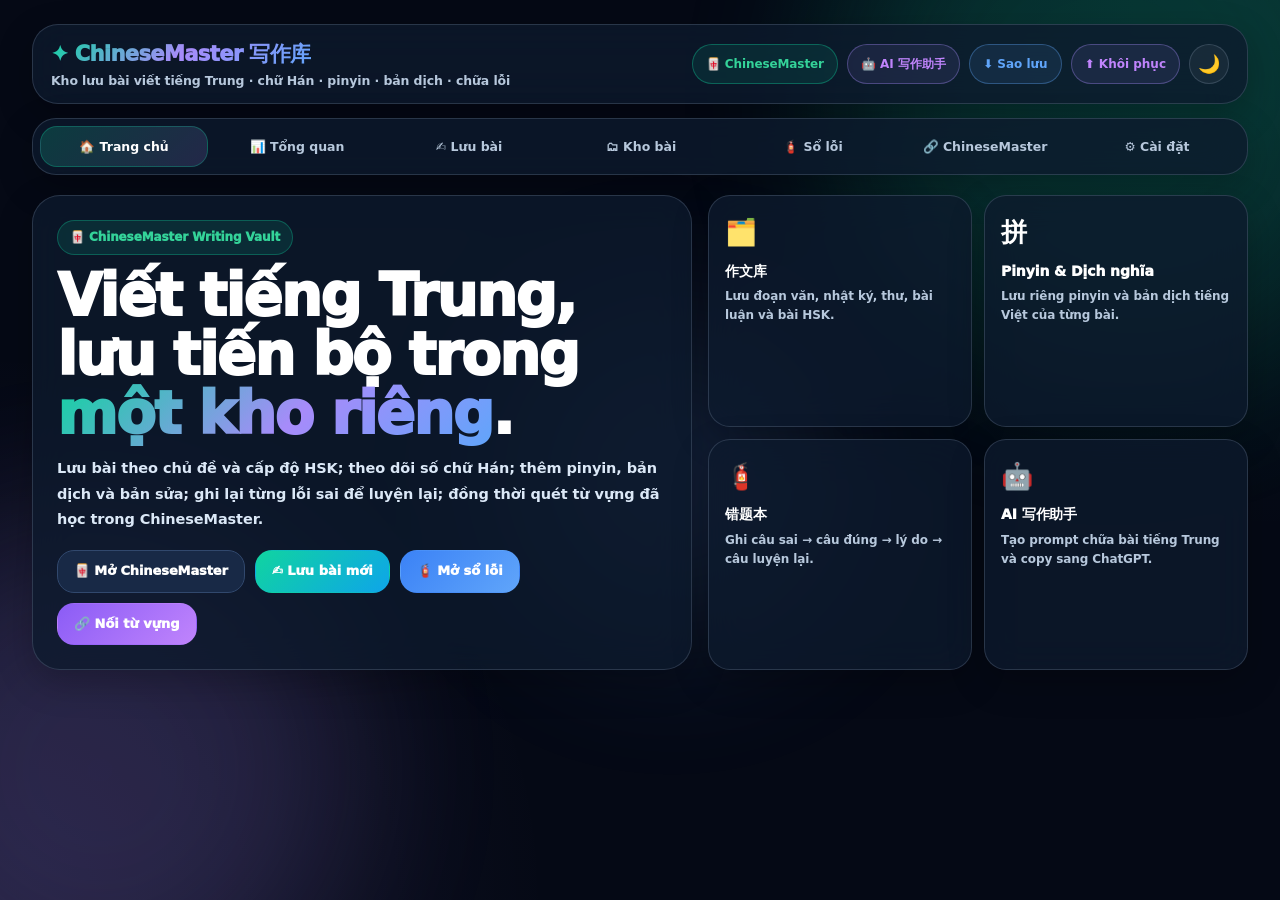
==== chinesemaster_writing_vault.html @ 420d4998 "Rename chinesemaster_writing_vault(2).html to chinesemaster_writing_vault.html" ====
<!DOCTYPE html>
<html lang="vi">
<head>
<meta charset="UTF-8">
<meta name="viewport" content="width=device-width, initial-scale=1.0">
<title>ChineseMaster Writing Vault — Kho bài viết tiếng Trung</title>
<style>
*{box-sizing:border-box;margin:0;padding:0}
:root{
  --g:#10d4a0;--b:#60a5fa;--p:#a78bfa;--y:#fbbf24;--r:#f87171;--o:#fb923c;
  --bg0:#050915;--bg1:#0b1426;--bg2:#101b31;--bg3:#182946;--bg4:#223a61;
  --bd:#31486d;--bd2:#54709b;--t1:#fff;--t2:#dbe8f7;--t3:#b7c8dc;--t4:#91a8c2;
  --glass:rgba(14,26,46,.78);--glass-bd:rgba(205,225,255,.16);
  --shadow:0 12px 36px rgba(0,0,0,.24);--radius:22px;
}
.light{
  --bg0:#f0f4f8;--bg1:#fff;--bg2:#f8fafc;--bg3:#e8f0fe;--bg4:#dde6f5;
  --bd:#dde6f5;--bd2:#c5d5ea;--t1:#0f1a2e;--t2:#334155;--t3:#64748b;--t4:#94a3b8;
  --glass:rgba(255,255,255,.78);--glass-bd:rgba(15,23,42,.09);--shadow:0 12px 30px rgba(15,23,42,.08);
}
html,body{font-family:"Plus Jakarta Sans","Manrope",Inter,system-ui,-apple-system,Segoe UI,sans-serif;background:var(--bg0);color:var(--t1);min-height:100vh;line-height:1.55;font-weight:600;letter-spacing:-.1px}
body:not(.light){background:radial-gradient(circle at top right,rgba(16,212,160,.10),transparent 34%),radial-gradient(circle at bottom left,rgba(167,139,250,.11),transparent 35%),var(--bg0)}
button,input,select,textarea{font:inherit}
a{color:inherit;text-decoration:none}
#app{width:100%;max-width:none;margin:0;padding:20px 16px 38px;position:relative;z-index:2}
.orb{position:fixed;border-radius:50%;filter:blur(85px);opacity:.16;pointer-events:none;z-index:0}.light .orb{opacity:.06}
.orb1{width:560px;height:560px;background:var(--g);top:-180px;right:-110px}.orb2{width:500px;height:500px;background:var(--p);left:-150px;bottom:-120px}.orb3{width:320px;height:320px;background:var(--b);top:35%;left:40%}
.topbar{display:flex;align-items:center;justify-content:space-between;gap:12px;background:var(--glass);border:1px solid var(--glass-bd);border-radius:26px;padding:13px 18px;margin-bottom:14px;box-shadow:var(--shadow);backdrop-filter:blur(20px);flex-wrap:wrap}
.logo{font-size:21px;font-weight:950;background:linear-gradient(135deg,#10d4a0,#a78bfa,#60a5fa);-webkit-background-clip:text;-webkit-text-fill-color:transparent;background-clip:text;letter-spacing:-.6px}
.top-actions{display:flex;gap:9px;align-items:center;flex-wrap:wrap}.pill,.theme{height:40px;border-radius:99px;border:1px solid var(--glass-bd);background:rgba(255,255,255,.05);color:var(--t2);display:inline-flex;align-items:center;justify-content:center;gap:7px;padding:0 13px;font-size:12px;font-weight:900;cursor:pointer;transition:.2s}.theme{width:40px;padding:0;border-radius:50%;font-size:18px}.pill:hover,.theme:hover{background:var(--bg3);color:var(--t1);transform:translateY(-1px)}
.pill.green{color:#34d399;border-color:rgba(16,212,160,.35);background:rgba(16,212,160,.10)}.pill.blue{color:#60a5fa;border-color:rgba(96,165,250,.35);background:rgba(96,165,250,.10)}.pill.purple{color:#c084fc;border-color:rgba(167,139,250,.35);background:rgba(167,139,250,.10)}
nav{display:flex;gap:6px;background:var(--glass);border:1px solid var(--glass-bd);border-radius:24px;padding:7px;margin-bottom:20px;box-shadow:var(--shadow);backdrop-filter:blur(20px);flex-wrap:wrap}.tab{flex:1;min-width:105px;border:0;background:transparent;color:var(--t3);border-radius:17px;padding:10px 10px;font-size:12.5px;font-weight:900;cursor:pointer;transition:.2s}.tab:hover{background:var(--bg3);color:var(--t1)}.tab.active{background:linear-gradient(135deg,rgba(16,212,160,.20),rgba(167,139,250,.16));color:var(--t1);border:1px solid rgba(16,212,160,.28)}
.page{display:none}.page.active{display:block;animation:fadeUp .22s ease}@keyframes fadeUp{from{opacity:0;transform:translateY(8px)}to{opacity:1;transform:translateY(0)}}
.grid4{display:grid;grid-template-columns:repeat(4,1fr);gap:12px;margin-bottom:16px}.stat{background:var(--glass);border:1px solid var(--glass-bd);border-radius:24px;padding:18px;box-shadow:var(--shadow);backdrop-filter:blur(16px)}.stat .icon{font-size:24px;margin-bottom:8px}.stat .label{font-size:11px;color:var(--t3);font-weight:950;text-transform:uppercase;letter-spacing:.7px}.stat .val{font-size:30px;font-weight:950;line-height:1.1}.stat .sub{font-size:11px;color:var(--t4);margin-top:3px}.section{background:var(--glass);border:1px solid var(--glass-bd);border-radius:24px;padding:20px;margin-bottom:16px;box-shadow:var(--shadow);backdrop-filter:blur(16px)}.sec-title{font-size:11px;color:var(--t3);font-weight:950;text-transform:uppercase;letter-spacing:.85px;margin-bottom:14px;display:flex;align-items:center;gap:8px;justify-content:space-between}.muted{color:var(--t3);font-size:12.5px}.mini{font-size:11px;color:var(--t4)}
.form-row{display:grid;grid-template-columns:1fr 1fr;gap:12px;margin-bottom:12px}.form-3{display:grid;grid-template-columns:1fr 1fr 1fr;gap:12px;margin-bottom:12px}.form-1{margin-bottom:12px}label{display:block;font-size:12px;color:var(--t3);font-weight:900;margin-bottom:6px}input,select,textarea{width:100%;border:1.5px solid rgba(178,205,240,.26);border-radius:15px;background:rgba(12,25,46,.92);color:var(--t1);outline:none;padding:11px 13px;font-size:13.5px;font-weight:700;transition:.2s}.light input,.light select,.light textarea{background:#fff;color:var(--t1);border-color:#d5e0ef}textarea{min-height:95px;resize:vertical;line-height:1.65}textarea.big{min-height:260px}input::placeholder,textarea::placeholder{color:#9fb4cc;opacity:1}input:focus,select:focus,textarea:focus{border-color:#34d399;box-shadow:0 0 0 4px rgba(16,212,160,.13)}select option{background:var(--bg2);color:var(--t1)}
.btn{border:1.5px solid transparent;border-radius:17px;padding:10px 16px;font-size:13px;font-weight:950;cursor:pointer;display:inline-flex;align-items:center;gap:7px;transition:.2s;color:#fff}.btn:hover{transform:translateY(-2px);box-shadow:0 8px 24px rgba(0,0,0,.22)}.btn:active{transform:scale(.98)}.btn-green{background:linear-gradient(135deg,#10d4a0,#0ea5e9)}.btn-blue{background:linear-gradient(135deg,#3b82f6,#60a5fa)}.btn-purple{background:linear-gradient(135deg,#8b5cf6,#c084fc)}.btn-amber{background:linear-gradient(135deg,#f59e0b,#fbbf24)}.btn-red{background:linear-gradient(135deg,#ef4444,#f87171)}.btn-default{background:var(--bg3);color:var(--t1);border-color:var(--bd)}.btn-sm{padding:6px 11px;border-radius:12px;font-size:12px}
.msg{display:none;margin-top:10px;padding:10px 13px;border-radius:14px;font-size:12.5px;font-weight:900}.msg.ok{display:block;background:rgba(16,212,160,.13);color:#34d399;border:1px solid rgba(16,212,160,.30)}.msg.no{display:block;background:rgba(239,68,68,.12);color:#f87171;border:1px solid rgba(239,68,68,.25)}
.filter-row{display:flex;gap:8px;flex-wrap:wrap;align-items:center}.filter-row input,.filter-row select{width:auto;max-width:190px;flex:1 1 145px;padding:9px 11px;border-radius:13px;font-size:12.5px}.list{display:flex;flex-direction:column;gap:10px}.card{background:rgba(255,255,255,.045);border:1px solid var(--glass-bd);border-radius:20px;padding:15px;transition:.2s}.light .card{background:#fff}.card:hover{border-color:var(--bd2);transform:translateX(2px)}.card-head{display:flex;gap:12px;align-items:flex-start;justify-content:space-between}.title{font-size:15.5px;font-weight:950;color:var(--t1)}.snippet{font-size:12.5px;color:var(--t3);margin-top:7px;line-height:1.65;white-space:pre-wrap;max-height:88px;overflow:hidden}.tags{display:flex;gap:5px;flex-wrap:wrap;margin-top:8px}.tag{display:inline-flex;align-items:center;gap:4px;padding:3px 9px;border-radius:99px;font-size:11px;font-weight:950;border:1px solid rgba(96,165,250,.25);background:rgba(96,165,250,.12);color:#60a5fa}.tag.t1{color:#34d399;background:rgba(16,212,160,.12);border-color:rgba(16,212,160,.25)}.tag.t2{color:#c084fc;background:rgba(167,139,250,.12);border-color:rgba(167,139,250,.25)}.tag.warn{color:#fbbf24;background:rgba(251,191,36,.12);border-color:rgba(251,191,36,.25)}.tag.red{color:#f87171;background:rgba(239,68,68,.12);border-color:rgba(239,68,68,.25)}
.actions{display:flex;gap:7px;flex-wrap:wrap;justify-content:flex-end}.split{display:grid;grid-template-columns:1.15fr .85fr;gap:14px}.two{display:grid;grid-template-columns:1fr 1fr;gap:14px}.progress{height:10px;background:var(--bg3);border:1px solid var(--bd);border-radius:99px;overflow:hidden}.fill{height:100%;background:linear-gradient(90deg,#10d4a0,#60a5fa);border-radius:99px;transition:.5s}.barrow{display:flex;align-items:center;gap:10px;margin:8px 0}.barlabel{min-width:112px;text-align:right;color:var(--t3);font-size:12px;font-weight:850;white-space:nowrap;overflow:hidden;text-overflow:ellipsis}.barbox{flex:1;height:22px;border-radius:9px;background:var(--bg3);border:1px solid var(--bd);overflow:hidden}.barfill{height:100%;background:linear-gradient(90deg,#8b5cf6,#60a5fa);display:flex;align-items:center;padding-left:8px;color:#fff;font-size:11px;font-weight:950}
.editor-stats{display:grid;grid-template-columns:repeat(4,1fr);gap:8px;margin-top:9px}.tiny-stat{background:var(--bg3);border:1px solid var(--bd);border-radius:14px;padding:10px;text-align:center}.tiny-stat b{display:block;font-size:17px}.tiny-stat span{font-size:10px;color:var(--t4);font-weight:950;text-transform:uppercase}.vocab-box{max-height:340px;overflow:auto;padding-right:4px}.vocab-item{padding:11px 12px;border-radius:16px;background:var(--bg3);border:1px solid var(--bd);margin-bottom:8px}.vocab-term{font-size:13px;font-weight:950;color:var(--t1)}.vocab-def{font-size:12px;color:var(--t3);margin-top:3px}.vocab-ex{font-size:11.5px;color:var(--t4);font-style:italic;margin-top:4px}.hit{outline:2px solid rgba(16,212,160,.55)}
.correction-grid{display:grid;grid-template-columns:1fr 1fr;gap:10px}.wrong{color:#f87171;font-weight:950}.right{color:#34d399;font-weight:950}.check-item{border-radius:16px;border:1px solid var(--bd);background:var(--bg3);padding:12px;margin-bottom:8px}.check-title{font-size:12.5px;font-weight:950;margin-bottom:4px}.check-text{font-size:12px;color:var(--t3)}
.modal{position:fixed;inset:0;background:rgba(0,0,0,.50);backdrop-filter:blur(5px);display:none;align-items:center;justify-content:center;z-index:80;padding:16px}.modal.open{display:flex}.modal-box{width:min(860px,100%);max-height:88vh;overflow:auto;background:var(--bg1);border:1px solid var(--glass-bd);border-radius:26px;box-shadow:0 30px 80px rgba(0,0,0,.45)}.modal-head{display:flex;align-items:center;justify-content:space-between;padding:15px 18px;border-bottom:1px solid var(--glass-bd);background:linear-gradient(135deg,rgba(16,212,160,.12),rgba(167,139,250,.08));position:sticky;top:0}.modal-body{padding:18px}.x{width:30px;height:30px;border-radius:50%;border:0;background:rgba(255,255,255,.08);color:var(--t3);cursor:pointer;font-weight:950}.x:hover{color:#f87171;background:rgba(239,68,68,.15)}
.empty{padding:28px;text-align:center;color:var(--t3);border:1px dashed var(--bd2);border-radius:20px;background:rgba(255,255,255,.03)}
@media(max-width:760px){.grid4,.editor-stats{grid-template-columns:repeat(2,1fr)}.split,.two,.form-row,.form-3,.correction-grid{grid-template-columns:1fr}.card-head{flex-direction:column}.actions{justify-content:flex-start}.barlabel{text-align:left;min-width:80px}.topbar{align-items:flex-start}.top-actions{width:100%}.pill{flex:1}.filter-row input,.filter-row select{max-width:none}.tab{min-width:130px}}

/* ================= STUDYNOVA PRODUCT UPGRADE ================= */
:root{--sn-grad:linear-gradient(135deg,#10d4a0,#a78bfa 55%,#60a5fa);--sn-danger:#f87171}
.sn-brand{display:flex;align-items:center;gap:10px}
.sn-logo-svg{width:36px;height:36px;border-radius:14px;box-shadow:0 10px 24px rgba(16,212,160,.18);flex:0 0 auto}
.logo,.sn-logo-text{display:inline-flex;align-items:center;gap:9px}
.sn-splash{position:fixed;inset:0;z-index:9999;background:radial-gradient(circle at top right,rgba(16,212,160,.16),transparent 38%),radial-gradient(circle at bottom left,rgba(167,139,250,.18),transparent 36%),#050915;display:flex;align-items:center;justify-content:center;transition:opacity .45s ease,visibility .45s ease}
.sn-splash.hide{opacity:0;visibility:hidden}
.sn-splash-card{width:min(420px,92vw);padding:28px;border-radius:30px;background:rgba(14,26,46,.76);border:1px solid rgba(205,225,255,.16);box-shadow:0 30px 90px rgba(0,0,0,.42);text-align:center;backdrop-filter:blur(20px)}
.sn-splash-card .sn-logo-svg{width:72px;height:72px;margin-bottom:12px}
.sn-splash-title{font-size:30px;font-weight:950;letter-spacing:-.8px;background:var(--sn-grad);-webkit-background-clip:text;-webkit-text-fill-color:transparent;background-clip:text}
.sn-splash-sub{color:#b7c8dc;font-size:13px;margin-top:7px;font-weight:750}
.sn-loader{height:9px;border-radius:99px;background:rgba(255,255,255,.09);overflow:hidden;margin-top:18px}
.sn-loader span{display:block;height:100%;width:42%;border-radius:99px;background:var(--sn-grad);animation:snLoad 1.15s ease-in-out infinite}
@keyframes snLoad{0%{transform:translateX(-110%)}100%{transform:translateX(260%)}}
.sn-landing{display:grid;grid-template-columns:1.1fr .9fr;gap:16px;margin-bottom:18px}
.sn-hero,.sn-module-card{background:var(--glass);border:1px solid var(--glass-bd);border-radius:28px;padding:24px;box-shadow:0 12px 36px rgba(0,0,0,.24);backdrop-filter:blur(18px)}
.sn-hero-kicker{display:inline-flex;align-items:center;gap:7px;padding:7px 12px;border-radius:99px;background:rgba(16,212,160,.12);border:1px solid rgba(16,212,160,.30);color:#34d399;font-size:12px;font-weight:950;margin-bottom:12px}
.sn-hero h1{font-size:clamp(34px,5vw,58px);line-height:1.02;font-weight:950;letter-spacing:-1.8px;margin-bottom:12px}
.sn-hero h1 span{background:var(--sn-grad);-webkit-background-clip:text;-webkit-text-fill-color:transparent;background-clip:text}
.sn-hero p{color:var(--t2);font-size:14.5px;line-height:1.75;max-width:680px}
.sn-hero-actions{display:flex;gap:10px;flex-wrap:wrap;margin-top:18px}
.sn-module-grid{display:grid;grid-template-columns:1fr 1fr;gap:12px}
.sn-module-card{padding:16px;border-radius:22px}
.sn-module-icon{font-size:26px;margin-bottom:8px}
.sn-module-title{font-size:14px;font-weight:950;color:var(--t1)}
.sn-module-desc{font-size:12px;color:var(--t3);line-height:1.6;margin-top:5px}
.sn-top-link,.sn-user-btn,.sn-ai-btn{border:1px solid rgba(96,165,250,.30)!important;background:linear-gradient(135deg,rgba(96,165,250,.15),rgba(14,165,233,.08))!important;color:#60a5fa!important;text-decoration:none!important}
.sn-user-btn{color:#34d399!important;border-color:rgba(16,212,160,.30)!important;background:linear-gradient(135deg,rgba(16,212,160,.15),rgba(14,165,233,.08))!important}
.sn-ai-btn{color:#c084fc!important;border-color:rgba(167,139,250,.30)!important;background:linear-gradient(135deg,rgba(167,139,250,.16),rgba(96,165,250,.08))!important}
.sn-modal{position:fixed;inset:0;z-index:4000;display:none;align-items:center;justify-content:center;background:rgba(0,0,0,.50);backdrop-filter:blur(5px);padding:16px}
.sn-modal.open{display:flex}
.sn-modal-box{width:min(780px,100%);max-height:90vh;overflow:auto;background:var(--bg1);border:1px solid var(--glass-bd);border-radius:28px;box-shadow:0 30px 90px rgba(0,0,0,.45)}
.sn-modal-head{display:flex;align-items:center;justify-content:space-between;gap:12px;padding:15px 18px;border-bottom:1px solid var(--glass-bd);background:linear-gradient(135deg,rgba(16,212,160,.12),rgba(167,139,250,.08));position:sticky;top:0;z-index:2}
.sn-modal-title{font-weight:950;color:var(--t1)}
.sn-modal-body{padding:18px}
.sn-close{width:32px;height:32px;border-radius:50%;border:0;background:rgba(255,255,255,.08);color:var(--t3);font-weight:950;cursor:pointer}
.sn-close:hover{color:#f87171;background:rgba(239,68,68,.15)}
.sn-auth-grid{display:grid;grid-template-columns:1fr 1fr;gap:12px;margin-top:12px}
.sn-auth-status{font-size:12.5px;color:var(--t3);line-height:1.6;background:var(--bg3);border:1px solid var(--bd);border-radius:16px;padding:12px;margin-bottom:12px}
.sn-firebase-warning{display:none;color:#fbbf24;background:rgba(251,191,36,.10);border:1px solid rgba(251,191,36,.28);border-radius:16px;padding:12px;margin-bottom:12px;font-size:12.5px;line-height:1.65}
.sn-firebase-warning.show{display:block}
.sn-ai-tabs{display:flex;gap:8px;flex-wrap:wrap;margin-bottom:12px}
.sn-ai-pane{display:none}.sn-ai-pane.active{display:block}
.sn-ai-output{min-height:160px;font-family:ui-monospace,SFMono-Regular,Menlo,Consolas,monospace;font-size:12px;line-height:1.6}
.sn-small{font-size:12px;color:var(--t4);line-height:1.6}
.sn-unified-nav-note{font-size:11.5px;color:var(--t4);margin-top:8px}
@media(max-width:760px){
  #app{padding:14px 10px 90px!important}
  .topbar{border-radius:22px!important;padding:12px!important}
  .topbar-right,.top-actions{width:100%;display:grid!important;grid-template-columns:1fr 1fr;gap:8px!important}
  .ai-pill,.backup-pill,.pill{justify-content:center;min-height:40px}
  nav{position:sticky;top:8px;z-index:40;overflow-x:auto;flex-wrap:nowrap!important;scrollbar-width:none}
  nav::-webkit-scrollbar{display:none}
  .tab{min-width:126px!important;flex:0 0 auto!important}
  .sn-landing{grid-template-columns:1fr}
  .sn-module-grid{grid-template-columns:1fr}
  .sn-auth-grid{grid-template-columns:1fr}
  .sn-hero{padding:20px}
}
/* ================= END STUDYNOVA PRODUCT UPGRADE ================= */



/* ===== STUDYNOVA DESKTOP FULL-SCREEN LAYOUT PATCH =====
   Desktop: use the whole browser width instead of the old centered 1180px container.
   Mobile/tablet keeps the existing compact responsive layout.
*/
@media (min-width: 901px){
  html, body{width:100%; overflow-x:hidden;}
  #app{
    width:100% !important;
    max-width:none !important;
    margin:0 !important;
    padding:24px 32px 42px !important;
  }
  .topbar, nav, .section, .sn-hero, .sn-unified-nav{width:100%;}
  .grid4{grid-template-columns:repeat(4,minmax(0,1fr)) !important;}
  .split{grid-template-columns:minmax(0,1.35fr) minmax(360px,.65fr) !important;}
  .two{grid-template-columns:1fr 1fr !important;}
  .filter-row input,.filter-row select{max-width:none;}
}
@media (min-width: 1500px){
  #app{padding-left:44px !important;padding-right:44px !important;}
  #essayList.list,#recentList.list{display:grid;grid-template-columns:repeat(2,minmax(0,1fr));gap:12px;}
  #correctionList.list{display:grid;grid-template-columns:repeat(2,minmax(0,1fr));gap:12px;}
  .card:hover{transform:translateY(-2px);}
}
@media (max-width: 900px){
  #app{max-width:100% !important;width:100% !important;}
}
/* ===== END FULL-SCREEN PATCH ===== */


@import url('https://fonts.googleapis.com/css2?family=Plus+Jakarta+Sans:wght@400;500;600;700;800;900&family=Noto+Sans+SC:wght@400;500;600;700;900&display=swap');
html,body,button,input,select,textarea{font-family:'Plus Jakarta Sans','Noto Sans SC',system-ui,sans-serif}
.zh,.zh-text{font-family:'Noto Sans SC','Microsoft YaHei',sans-serif}
.zh-text{font-size:17px;line-height:1.95;letter-spacing:.25px}
.pinyin-text{color:#7dd3fc;font-size:13px;line-height:1.8}
.translation-text{color:var(--t2);font-size:13px;line-height:1.75}
.score-ring{width:78px;height:78px;border-radius:50%;display:grid;place-items:center;background:conic-gradient(#10d4a0 var(--score,0%),var(--bg3) 0);position:relative;flex:0 0 auto}
.score-ring:before{content:'';position:absolute;inset:7px;border-radius:50%;background:var(--bg1)}
.score-ring b{position:relative;z-index:1;font-size:18px}
.quick-grid{display:grid;grid-template-columns:repeat(2,1fr);gap:9px}
@media(max-width:760px){.quick-grid{grid-template-columns:1fr}.zh-text{font-size:16px}}
</style>
<meta name="theme-color" content="#050915">
</head>
<body>
<div class="orb orb1"></div><div class="orb orb2"></div><div class="orb orb3"></div>
<div id="app">
  <div class="topbar">
    <div>
      <div class="logo">✦ ChineseMaster 写作库</div>
      <div class="muted">Kho lưu bài viết tiếng Trung · chữ Hán · pinyin · bản dịch · chữa lỗi</div>
    </div>
    <div class="top-actions">
      <a class="pill green" href="index.html" target="_self" title="Quay lại ChineseMaster">🀄 ChineseMaster</a>
      <button class="pill purple" onclick="openAI()">🤖 AI 写作助手</button>
      <button class="pill blue" onclick="exportData()">⬇ Sao lưu</button>
      <button class="pill purple" onclick="document.getElementById('import-data').click()">⬆ Khôi phục</button>
      <button class="theme" onclick="toggleTheme()" id="themeBtn">🌙</button>
      <input type="file" id="import-data" accept=".json,application/json" style="display:none" onchange="importData(event)">
    </div>
  </div>

  <nav>
    <button class="tab active" onclick="goTo('home')">🏠 Trang chủ</button>
    <button class="tab" onclick="goTo('dash')">📊 Tổng quan</button>
    <button class="tab" onclick="goTo('write')">✍️ Lưu bài</button>
    <button class="tab" onclick="goTo('library')">🗂 Kho bài</button>
    <button class="tab" onclick="goTo('corrections')">🧯 Sổ lỗi</button>
    <button class="tab" onclick="goTo('vocab')">🔗 ChineseMaster</button>
    <button class="tab" onclick="goTo('settings')">⚙️ Cài đặt</button>
  </nav>

  <div id="page-home" class="page active">
    <div class="sn-landing">
      <div class="sn-hero">
        <div class="sn-hero-kicker">🀄 ChineseMaster Writing Vault</div>
        <h1>Viết tiếng Trung, lưu tiến bộ trong <span>một kho riêng</span>.</h1>
        <p>Lưu bài theo chủ đề và cấp độ HSK; theo dõi số chữ Hán; thêm pinyin, bản dịch và bản sửa; ghi lại từng lỗi sai để luyện lại; đồng thời quét từ vựng đã học trong ChineseMaster.</p>
        <div class="sn-hero-actions">
          <a class="btn btn-default" href="index.html" target="_self">🀄 Mở ChineseMaster</a>
          <button class="btn btn-green" onclick="newEssay();goTo('write')">✍️ Lưu bài mới</button>
          <button class="btn btn-blue" onclick="goTo('corrections')">🧯 Mở sổ lỗi</button>
          <button class="btn btn-purple" onclick="goTo('vocab')">🔗 Nối từ vựng</button>
        </div>
      </div>
      <div class="sn-module-grid">
        <div class="sn-module-card"><div class="sn-module-icon">🗂️</div><div class="sn-module-title">作文库</div><div class="sn-module-desc">Lưu đoạn văn, nhật ký, thư, bài luận và bài HSK.</div></div>
        <div class="sn-module-card"><div class="sn-module-icon">拼</div><div class="sn-module-title">Pinyin & Dịch nghĩa</div><div class="sn-module-desc">Lưu riêng pinyin và bản dịch tiếng Việt của từng bài.</div></div>
        <div class="sn-module-card"><div class="sn-module-icon">🧯</div><div class="sn-module-title">错题本</div><div class="sn-module-desc">Ghi câu sai → câu đúng → lý do → câu luyện lại.</div></div>
        <div class="sn-module-card"><div class="sn-module-icon">🤖</div><div class="sn-module-title">AI 写作助手</div><div class="sn-module-desc">Tạo prompt chữa bài tiếng Trung và copy sang ChatGPT.</div></div>
      </div>
    </div>
  </div>

  <div id="page-dash" class="page">
    <div class="grid4" id="stats"></div>
    <div class="two">
      <div class="section"><div class="sec-title">📁 Bài theo chủ đề</div><div id="topicChart"></div></div>
      <div class="section"><div class="sec-title">🎚 Bài theo cấp độ</div><div id="levelChart"></div></div>
    </div>
    <div class="section">
      <div class="sec-title">🕘 Bài mới nhất <button class="btn btn-green btn-sm" onclick="newEssay();goTo('write')">+ Bài mới</button></div>
      <div id="recentList" class="list"></div>
    </div>
  </div>

  <div id="page-write" class="page">
    <div class="split">
      <div class="section">
        <div class="sec-title"><span>✍️ Lưu / chỉnh sửa bài tiếng Trung</span><span id="editMode" class="tag">New</span></div>
        <input id="essay-id" type="hidden">
        <div class="form-row">
          <div><label>Tiêu đề bài</label><input id="e-title" placeholder="VD: 我的爱好 / 一次难忘的旅行"></div>
          <div><label>Dạng bài</label><select id="e-type" onchange="updateCharGoal()"><option value="paragraph">Đoạn văn</option><option value="diary">Nhật ký</option><option value="story">Kể chuyện</option><option value="description">Miêu tả</option><option value="letter">Thư / Email</option><option value="essay">Bài luận</option><option value="hsk">Bài viết HSK</option><option value="other">Khác</option></select></div>
        </div>
        <div class="form-3">
          <div><label>Chủ đề</label><select id="e-topic"></select></div>
          <div><label>Hoặc chủ đề mới</label><input id="e-topic-new" placeholder="VD: 我的学校"></div>
          <div><label>Cấp độ</label><select id="e-level" onchange="updateCharGoal()"><option>HSK1</option><option>HSK2</option><option selected>HSK3</option><option>HSK4</option><option>HSK5</option><option>HSK6</option><option>HSK7-9</option></select></div>
        </div>
        <div class="form-3">
          <div><label>Trạng thái</label><select id="e-status"><option value="draft">Bản nháp</option><option value="finished">Đã viết xong</option><option value="checked">Đã chữa</option><option value="improved">Đã viết lại</option></select></div>
          <div><label>Mục tiêu số chữ</label><input id="e-target" type="number" min="10" max="3000" placeholder="VD: 120"></div>
          <div><label>Điểm / nhận xét ngắn</label><input id="e-score" placeholder="VD: 8/10 hoặc HSK4 khá"></div>
        </div>
        <div class="form-1"><label>Đề bài / yêu cầu</label><textarea id="e-prompt" placeholder="Dán đề bài hoặc yêu cầu viết vào đây..."></textarea></div>
        <div class="form-1"><label>Bài viết chữ Hán *</label><textarea id="e-text" class="big zh-text" oninput="liveStats();renderVocabHits()" placeholder="在这里写或粘贴你的中文作文……"></textarea></div>
        <div class="editor-stats">
          <div class="tiny-stat"><b id="cc">0</b><span>Chữ Hán</span></div>
          <div class="tiny-stat"><b id="sentc">0</b><span>Câu</span></div>
          <div class="tiny-stat"><b id="allc">0</b><span>Ký tự</span></div>
          <div class="tiny-stat"><b id="goalc">80+</b><span>Mục tiêu</span></div>
        </div>
        <div class="form-row" style="margin-top:12px">
          <div><label>Pinyin của bài</label><textarea id="e-pinyin" class="pinyin-text" placeholder="Wǒ de àihào shì dǎ lánqiú..."></textarea></div>
          <div><label>Bản dịch tiếng Việt</label><textarea id="e-translation" placeholder="Sở thích của tôi là chơi bóng rổ..."></textarea></div>
        </div>
        <div class="form-1"><label>Bản sửa hoàn chỉnh / 改进版</label><textarea id="e-improved" class="zh-text" placeholder="Dán bản đã được sửa tốt hơn vào đây..."></textarea></div>
        <div class="form-1"><label>Ghi chú / cấu trúc cần nhớ</label><input id="e-notes" placeholder="VD: 虽然……但是……; 对……感兴趣"></div>
        <div style="display:flex;gap:9px;flex-wrap:wrap;margin-top:10px">
          <button class="btn btn-green" onclick="saveEssay()">✓ Lưu bài</button>
          <button class="btn btn-default" onclick="newEssay()">+ Bài mới</button>
          <button class="btn btn-blue" onclick="quickCheck()">🔎 Kiểm tra nhanh</button>
          <button class="btn btn-purple" onclick="copyEssayPack()">📋 Copy gửi AI</button>
        </div>
        <div id="write-msg" class="msg"></div>
      </div>
      <div>
        <div class="section">
          <div class="sec-title">🔎 Kiểm tra nhanh</div>
          <div id="quickCheckBox" class="muted">Bấm “Kiểm tra nhanh” để xem số chữ, dấu câu, khoảng trắng và một số cấu trúc cần chú ý.</div>
        </div>
        <div class="section">
          <div class="sec-title">🔗 Từ đã học xuất hiện trong bài <button class="btn btn-blue btn-sm" onclick="refreshVocab()">↻</button></div>
          <div class="muted" style="margin-bottom:10px">Web tự quét chữ Hán từ dữ liệu ChineseMaster. Nếu chưa có dữ liệu, nhập file backup ở tab “ChineseMaster”.</div>
          <div id="vocabHits" class="vocab-box"></div>
        </div>
      </div>
    </div>
  </div>

  <div id="page-library" class="page">
    <div class="section" style="padding:14px">
      <div class="filter-row">
        <input id="f-search" placeholder="🔍 Tìm tiêu đề, chữ Hán, pinyin, nghĩa..." oninput="renderLibrary()">
        <select id="f-type" onchange="renderLibrary()"><option value="">Tất cả dạng bài</option><option value="paragraph">Đoạn văn</option><option value="diary">Nhật ký</option><option value="story">Kể chuyện</option><option value="description">Miêu tả</option><option value="letter">Thư / Email</option><option value="essay">Bài luận</option><option value="hsk">Bài HSK</option><option value="other">Khác</option></select>
        <select id="f-topic" onchange="renderLibrary()"><option value="">Tất cả chủ đề</option></select>
        <select id="f-level" onchange="renderLibrary()"><option value="">Tất cả HSK</option><option>HSK1</option><option>HSK2</option><option>HSK3</option><option>HSK4</option><option>HSK5</option><option>HSK6</option><option>HSK7-9</option></select>
        <select id="f-status" onchange="renderLibrary()"><option value="">Tất cả trạng thái</option><option value="draft">Bản nháp</option><option value="finished">Đã viết xong</option><option value="checked">Đã chữa</option><option value="improved">Đã viết lại</option></select>
        <button class="btn btn-green btn-sm" onclick="newEssay();goTo('write')">+ Bài mới</button>
      </div>
    </div>
    <div class="list" id="essayList"></div>
  </div>

  <div id="page-corrections" class="page">
    <div class="split">
      <div class="section">
        <div class="sec-title">🧯 Thêm lỗi vào sổ 错题本</div>
        <div class="form-row">
          <div><label>Chọn bài</label><select id="c-essay"></select></div>
          <div><label>Loại lỗi</label><select id="c-type"><option>Ngữ pháp</option><option>Từ vựng</option><option>Trật tự từ</option><option>Chữ Hán</option><option>Pinyin</option><option>Lượng từ</option><option>Dấu câu</option><option>Diễn đạt</option><option>Nội dung</option></select></div>
        </div>
        <div class="correction-grid">
          <div><label>Câu / cụm sai</label><textarea id="c-wrong" class="zh" placeholder="VD: 我对篮球很喜欢。"></textarea></div>
          <div><label>Câu / cụm đúng</label><textarea id="c-right" class="zh" placeholder="VD: 我很喜欢篮球。/ 我对篮球很感兴趣。"></textarea></div>
        </div>
        <div class="form-row" style="margin-top:12px">
          <div><label>Lý do sai</label><input id="c-reason" placeholder="VD: 喜欢 không dùng theo cấu trúc 对……很喜欢"></div>
          <div><label>Câu mới để luyện lại</label><input id="c-new" class="zh" placeholder="VD: 我对中国文化很感兴趣。"></div>
        </div>
        <button class="btn btn-green" onclick="addCorrection()">✓ Lưu lỗi</button>
        <div id="corr-msg" class="msg"></div>
      </div>
      <div class="section">
        <div class="sec-title">📌 Bộ lọc lỗi</div>
        <div class="form-row">
          <div><label>Lọc theo bài</label><select id="cf-essay" onchange="renderCorrections()"><option value="">Tất cả bài</option></select></div>
          <div><label>Lọc theo loại</label><select id="cf-type" onchange="renderCorrections()"><option value="">Tất cả lỗi</option><option>Ngữ pháp</option><option>Từ vựng</option><option>Trật tự từ</option><option>Chữ Hán</option><option>Pinyin</option><option>Lượng từ</option><option>Dấu câu</option><option>Diễn đạt</option><option>Nội dung</option></select></div>
        </div>
        <button class="btn btn-purple btn-sm" onclick="exportMistakeText()">📋 Copy sổ lỗi</button>
      </div>
    </div>
    <div class="section"><div class="sec-title">🗒 Lỗi đã lưu</div><div id="correctionList" class="list"></div></div>
  </div>

  <div id="page-vocab" class="page">
    <div class="two">
      <div class="section">
        <div class="sec-title">🔗 Liên kết ChineseMaster 中文词库</div>
        <div class="muted" style="margin-bottom:12px">Web sẽ tự đọc dữ liệu từ khóa <b>chinesemaster_data_v1</b> khi hai trang được mở cùng trình duyệt và cùng tên miền. Nếu không đọc được, xuất backup JSON từ ChineseMaster rồi nhập vào đây.</div>
        <div style="display:flex;gap:9px;flex-wrap:wrap">
          <a class="btn btn-green" href="index.html" target="_self">🀄 Mở ChineseMaster</a>
          <button class="btn btn-blue" onclick="refreshVocab()">↻ Đọc lại dữ liệu</button>
          <button class="btn btn-purple" onclick="document.getElementById('import-vocab').click()">⬆ Nhập backup ChineseMaster</button>
          <input id="import-vocab" type="file" accept=".json,application/json" style="display:none" onchange="importVocabBackup(event)">
        </div>
        <div id="vocab-msg" class="msg"></div>
      </div>
      <div class="section">
        <div class="sec-title">📊 Dữ liệu đang nối</div>
        <div class="grid4" style="grid-template-columns:repeat(2,1fr);margin:0">
          <div class="stat"><div class="label">Từ đọc được</div><div class="val" id="linkedWords">0</div><div class="sub">từ/cụm ChineseMaster</div></div>
          <div class="stat"><div class="label">Chủ đề vocab</div><div class="val" id="linkedTopics">0</div><div class="sub">chủ đề khác nhau</div></div>
        </div>
      </div>
    </div>
    <div class="section">
      <div class="sec-title">📚 Từ vựng ChineseMaster</div>
      <div class="filter-row" style="margin-bottom:12px"><input id="vf-search" placeholder="Tìm Hán tự, pinyin, nghĩa..." oninput="renderVocabPage()"><select id="vf-topic" onchange="renderVocabPage()"><option value="">Tất cả chủ đề</option></select></div>
      <div id="vocabList" class="vocab-box"></div>
    </div>
  </div>

  <div id="page-settings" class="page">
    <div class="section">
      <div class="sec-title">⚙️ Cài đặt & dữ liệu</div>
      <div class="form-row">
        <div><label>Thêm chủ đề viết</label><input id="new-topic" placeholder="VD: 我的家乡"></div>
        <div style="display:flex;align-items:end"><button class="btn btn-green" onclick="addTopic()">+ Thêm chủ đề</button></div>
      </div>
      <div class="muted" id="topicTags"></div>
      <hr style="border:0;border-top:1px solid var(--bd);margin:18px 0">
      <div style="display:flex;gap:9px;flex-wrap:wrap">
        <button class="btn btn-blue" onclick="exportData()">⬇ Xuất backup Writing Vault</button>
        <button class="btn btn-purple" onclick="document.getElementById('import-data').click()">⬆ Nhập backup</button>
        <button class="btn btn-red" onclick="resetAll()">🗑 Xoá toàn bộ dữ liệu</button>
      </div>
      <div class="muted" style="margin-top:12px">Dữ liệu lưu bằng localStorage trong trình duyệt. Hãy xuất backup trước khi xoá lịch sử trình duyệt hoặc đổi máy.</div>
    </div>
  </div>
</div>

<div class="modal" id="viewModal" onclick="if(event.target===this)closeModal()">
  <div class="modal-box"><div class="modal-head"><b id="modalTitle">Chi tiết bài</b><button class="x" onclick="closeModal()">✕</button></div><div class="modal-body" id="modalBody"></div></div>
</div>

<div class="modal" id="aiModal" onclick="if(event.target===this)closeAI()">
  <div class="modal-box" style="max-width:650px">
    <div class="modal-head"><b>🤖 AI 写作助手</b><button class="x" onclick="closeAI()">✕</button></div>
    <div class="modal-body">
      <div class="muted" style="margin-bottom:10px">AI Coach sẽ tạo prompt chữa bài. Nút gửi sẽ copy prompt và mở ChatGPT trong tab mới.</div>
      <div style="display:flex;gap:7px;flex-wrap:wrap;margin-bottom:10px">
        <button class="btn btn-default btn-sm" onclick="aiPreset('correct')">🧯 Chữa lỗi</button>
        <button class="btn btn-default btn-sm" onclick="aiPreset('pinyin')">拼 Tạo pinyin</button>
        <button class="btn btn-default btn-sm" onclick="aiPreset('translate')">🇻🇳 Dịch nghĩa</button>
        <button class="btn btn-default btn-sm" onclick="aiPreset('improve')">✨ Viết hay hơn</button>
      </div>
      <textarea id="aiText" class="big" placeholder="Dán bài hoặc yêu cầu về tiếng Trung..."></textarea>
      <button class="btn btn-purple" style="width:100%;justify-content:center;margin-top:10px" onclick="doAI()">Gửi đến ChatGPT</button>
      <div id="ai-msg" class="msg"></div>
    </div>
  </div>
</div>

<script>
const KEY='chinesewritingvault_data_v1';
const VOCAB_KEY='chinesemaster_data_v1';
const defaultTopics=['Bản thân','Gia đình','Trường học','Cuộc sống hằng ngày','Sở thích','Bạn bè','Ăn uống','Sức khoẻ','Du lịch','Thể thao','Công việc','Công nghệ','Môi trường','Văn hoá','Xã hội','Quê hương','HSK Writing'];
let S={essays:[],corrections:[],topics:[...defaultTopics],importedVocab:[],darkMode:true,lastBackup:null};
let Vocab=[];
function $(id){return document.getElementById(id)}
function uid(){return Date.now().toString(36)+Math.random().toString(36).slice(2,8)}
function today(){return new Date().toISOString().slice(0,10)}
function fmt(d){try{return new Date(d).toLocaleDateString('vi-VN')}catch(e){return d||''}}
function esc(s){return String(s||'').replace(/[&<>'"]/g,m=>({'&':'&amp;','<':'&lt;','>':'&gt;',"'":'&#039;','"':'&quot;'}[m]))}
function save(){localStorage.setItem(KEY,JSON.stringify(S))}
function load(){try{let raw=localStorage.getItem(KEY);if(raw){let p=JSON.parse(raw);S=Object.assign(S,p);S.topics=[...new Set([...(S.topics||[]),...defaultTopics])];S.essays=S.essays||[];S.corrections=S.corrections||[];S.importedVocab=S.importedVocab||[]}}catch(e){console.warn(e)}}
function msg(id,text,ok=true){let el=$(id);if(!el)return;el.className='msg '+(ok?'ok':'no');el.textContent=text;setTimeout(()=>{el.className='msg'},3200)}
function goTo(p){document.querySelectorAll('.page').forEach(x=>x.classList.remove('active'));$('page-'+p).classList.add('active');document.querySelectorAll('.tab').forEach(x=>x.classList.remove('active'));[...document.querySelectorAll('.tab')].find(b=>b.getAttribute('onclick').includes("'"+p+"'"))?.classList.add('active');renderAll()}
function toggleTheme(){S.darkMode=!S.darkMode;applyTheme();save()}
function applyTheme(){document.body.classList.toggle('light',!S.darkMode);$('themeBtn').textContent=S.darkMode?'🌙':'☀️'}
function chineseChars(text){return (String(text||'').match(/[\u3400-\u4DBF\u4E00-\u9FFF\uF900-\uFAFF]/g)||[])}
function charCount(text){return chineseChars(text).length}
function totalCount(text){return String(text||'').replace(/\s/g,'').length}
function sentenceCount(text){let n=(String(text||'').match(/[。！？!?]+/g)||[]).length;return Math.max(n,String(text||'').trim()?1:0)}
function typeText(t){return {paragraph:'Đoạn văn',diary:'Nhật ký',story:'Kể chuyện',description:'Miêu tả',letter:'Thư / Email',essay:'Bài luận',hsk:'Bài HSK',other:'Khác'}[t]||'Đoạn văn'}
function statusText(s){return {draft:'Bản nháp',finished:'Đã viết xong',checked:'Đã chữa',improved:'Đã viết lại'}[s]||'Bản nháp'}
function defaultGoal(){let l=$('e-level')?.value||'HSK3',t=$('e-type')?.value||'paragraph';let byLevel={HSK1:30,HSK2:50,HSK3:80,HSK4:120,HSK5:180,HSK6:250,'HSK7-9':350};let g=byLevel[l]||80;if(t==='diary'||t==='letter')g=Math.max(g,100);if(t==='essay')g=Math.max(g,200);return g}
function updateCharGoal(){let g=parseInt($('e-target')?.value)||defaultGoal();$('goalc').textContent=g+'+';liveStats()}
function liveStats(){let txt=$('e-text')?.value||'',g=parseInt($('e-target')?.value)||defaultGoal();$('cc').textContent=charCount(txt);$('sentc').textContent=sentenceCount(txt);$('allc').textContent=totalCount(txt);$('goalc').textContent=g+'+'}
function syncTopicSelects(){let current=$('e-topic')?.value||'',opts=S.topics.map(t=>`<option value="${esc(t)}">${esc(t)}</option>`).join('');$('e-topic').innerHTML=opts;$('f-topic').innerHTML='<option value="">Tất cả chủ đề</option>'+opts;$('e-topic').value=current&&S.topics.includes(current)?current:S.topics[0];$('vf-topic').innerHTML='<option value="">Tất cả chủ đề</option>'+vocabTopics().map(t=>`<option value="${esc(t)}">${esc(t)}</option>`).join('')}
function essayTitle(e){return e.title||((e.level||'HSK3')+' · '+(e.topic||'Không có chủ đề'))}
function getEssay(id){return S.essays.find(e=>e.id===id)}
function newEssay(){['essay-id','e-title','e-topic-new','e-target','e-score','e-prompt','e-text','e-pinyin','e-translation','e-improved','e-notes'].forEach(id=>{if($(id))$(id).value=''});$('e-type').value='paragraph';$('e-level').value='HSK3';$('e-status').value='draft';$('editMode').textContent='New';syncTopicSelects();updateCharGoal();renderVocabHits();$('quickCheckBox').innerHTML='Bấm “Kiểm tra nhanh” để xem số chữ, dấu câu, khoảng trắng và một số cấu trúc cần chú ý.'}
function saveEssay(){let topic=$('e-topic-new').value.trim()||$('e-topic').value;if(topic&&!S.topics.includes(topic))S.topics.unshift(topic);let id=$('essay-id').value||uid(),old=getEssay(id);let e={id,createdAt:old?.createdAt||new Date().toISOString(),updatedAt:new Date().toISOString(),title:$('e-title').value.trim(),type:$('e-type').value,level:$('e-level').value,topic,status:$('e-status').value,targetChars:$('e-target').value,score:$('e-score').value.trim(),prompt:$('e-prompt').value,essayText:$('e-text').value,pinyin:$('e-pinyin').value,translation:$('e-translation').value,improvedText:$('e-improved').value,notes:$('e-notes').value};if(!e.essayText.trim()){msg('write-msg','⚠ Nhập bài viết chữ Hán trước đã.',false);return}if(old)Object.assign(old,e);else S.essays.unshift(e);save();$('essay-id').value=id;$('editMode').textContent='Editing';msg('write-msg','✓ Đã lưu bài viết tiếng Trung!');renderAll()}
function loadEssay(id){let e=getEssay(id);if(!e)return;goTo('write');$('essay-id').value=e.id;$('e-title').value=e.title||'';$('e-type').value=e.type||'paragraph';$('e-level').value=e.level||'HSK3';syncTopicSelects();$('e-topic').value=e.topic||S.topics[0];$('e-topic-new').value='';$('e-status').value=e.status||'draft';$('e-target').value=e.targetChars||'';$('e-score').value=e.score||'';$('e-prompt').value=e.prompt||'';$('e-text').value=e.essayText||'';$('e-pinyin').value=e.pinyin||'';$('e-translation').value=e.translation||'';$('e-improved').value=e.improvedText||'';$('e-notes').value=e.notes||'';$('editMode').textContent='Editing';liveStats();renderVocabHits();quickCheck()}
function deleteEssay(id){if(!confirm('Xoá bài này? Các lỗi liên quan vẫn được giữ trong sổ lỗi.'))return;S.essays=S.essays.filter(e=>e.id!==id);save();renderAll()}
function duplicateEssay(id){let e=getEssay(id);if(!e)return;let copy=JSON.parse(JSON.stringify(e));copy.id=uid();copy.createdAt=copy.updatedAt=new Date().toISOString();copy.title=(copy.title||essayTitle(copy))+' (bản sao)';S.essays.unshift(copy);save();renderAll()}
function cardEssay(e){let cc=S.corrections.filter(c=>c.essayId===e.id).length,c=charCount(e.essayText);return `<div class="card"><div class="card-head"><div><div class="title zh">${esc(essayTitle(e))}</div><div class="tags"><span class="tag t1">${esc(e.level||'HSK3')}</span><span class="tag t2">${esc(typeText(e.type))}</span><span class="tag">${esc(e.topic||'Không chủ đề')}</span><span class="tag warn">${esc(statusText(e.status))}</span>${e.score?`<span class="tag t1">${esc(e.score)}</span>`:''}<span class="tag red">${cc} lỗi</span><span class="tag">${c} chữ</span></div></div><div class="actions"><button class="btn btn-blue btn-sm" onclick="viewEssay('${e.id}')">Xem</button><button class="btn btn-green btn-sm" onclick="loadEssay('${e.id}')">Sửa</button><button class="btn btn-default btn-sm" onclick="duplicateEssay('${e.id}')">Copy</button><button class="btn btn-red btn-sm" onclick="deleteEssay('${e.id}')">Xoá</button></div></div><div class="snippet zh">${esc((e.essayText||'').slice(0,420))}</div><div class="mini" style="margin-top:7px">Cập nhật: ${fmt(e.updatedAt)}</div></div>`}
function renderLibrary(){let q=($('f-search')?.value||'').toLowerCase(),type=$('f-type')?.value||'',topic=$('f-topic')?.value||'',level=$('f-level')?.value||'',status=$('f-status')?.value||'';let arr=S.essays.filter(e=>(!type||e.type===type)&&(!topic||e.topic===topic)&&(!level||e.level===level)&&(!status||e.status===status)&&(!q||JSON.stringify(e).toLowerCase().includes(q)));$('essayList').innerHTML=arr.length?arr.map(cardEssay).join(''):'<div class="empty">Chưa có bài nào phù hợp.</div>'}
function renderRecent(){let arr=S.essays.slice(0,4);$('recentList').innerHTML=arr.length?arr.map(cardEssay).join(''):'<div class="empty">Chưa có bài nào. Hãy lưu bài đầu tiên.</div>'}
function renderStats(){let total=S.essays.length,chars=S.essays.reduce((n,e)=>n+charCount(e.essayText),0),corr=S.corrections.length,improved=S.essays.filter(e=>e.status==='improved').length,levels=new Set(S.essays.map(e=>e.level).filter(Boolean)).size;$('stats').innerHTML=`<div class="stat"><div class="icon">🗂</div><div class="label">Tổng bài</div><div class="val">${total}</div><div class="sub">đã lưu</div></div><div class="stat"><div class="icon">汉</div><div class="label">Tổng chữ Hán</div><div class="val">${chars}</div><div class="sub">trong toàn bộ bài</div></div><div class="stat"><div class="icon">🧯</div><div class="label">Lỗi đã lưu</div><div class="val">${corr}</div><div class="sub">trong 错题本</div></div><div class="stat"><div class="icon">✨</div><div class="label">Đã viết lại</div><div class="val">${improved}</div><div class="sub">${levels} cấp độ HSK</div></div>`}
function chartHTML(counts){let entries=Object.entries(counts).sort((a,b)=>b[1]-a[1]).slice(0,10),max=Math.max(1,...entries.map(x=>x[1]));if(!entries.length)return '<div class="empty">Chưa có dữ liệu</div>';return entries.map(([k,v])=>`<div class="barrow"><div class="barlabel">${esc(k)}</div><div class="barbox"><div class="barfill" style="width:${Math.max(8,v/max*100)}%">${v}</div></div></div>`).join('')}
function renderCharts(){let topics={},levels={};S.essays.forEach(e=>{topics[e.topic||'Không chủ đề']=(topics[e.topic||'Không chủ đề']||0)+1;levels[e.level||'HSK3']=(levels[e.level||'HSK3']||0)+1});$('topicChart').innerHTML=chartHTML(topics);$('levelChart').innerHTML=chartHTML(levels)}
function renderEssaySelects(){let curC=$('c-essay')?.value||'',curF=$('cf-essay')?.value||'',opts=S.essays.map(e=>`<option value="${e.id}">${esc(essayTitle(e))}</option>`).join('');$('c-essay').innerHTML=opts||'<option value="">Chưa có bài</option>';$('cf-essay').innerHTML='<option value="">Tất cả bài</option>'+opts;if(curC)$('c-essay').value=curC;if(curF)$('cf-essay').value=curF}
function addCorrection(){let essayId=$('c-essay').value,wrong=$('c-wrong').value.trim(),right=$('c-right').value.trim();if(!essayId){msg('corr-msg','⚠ Hãy lưu ít nhất một bài trước.',false);return}if(!wrong||!right){msg('corr-msg','⚠ Nhập cả câu sai và câu đúng.',false);return}S.corrections.unshift({id:uid(),essayId,type:$('c-type').value,wrong,right,reason:$('c-reason').value.trim(),practice:$('c-new').value.trim(),createdAt:new Date().toISOString(),mastered:false});['c-wrong','c-right','c-reason','c-new'].forEach(id=>$(id).value='');save();msg('corr-msg','✓ Đã lưu lỗi vào 错题本!');renderAll()}
function renderCorrections(){let essay=$('cf-essay')?.value||'',type=$('cf-type')?.value||'';let arr=S.corrections.filter(c=>(!essay||c.essayId===essay)&&(!type||c.type===type));$('correctionList').innerHTML=arr.length?arr.map(c=>{let e=getEssay(c.essayId);return `<div class="card"><div class="card-head"><div><div class="title">${esc(c.type)} · ${esc(e?essayTitle(e):'Không rõ bài')}</div><div class="mini">${fmt(c.createdAt)}</div></div><div class="actions"><button class="btn btn-default btn-sm" onclick="toggleMastered('${c.id}')">${c.mastered?'↩ Chưa thuộc':'✓ Đã thuộc'}</button><button class="btn btn-red btn-sm" onclick="deleteCorrection('${c.id}')">Xoá</button></div></div><div style="margin-top:10px" class="check-item"><div class="check-title wrong">Sai</div><div class="check-text zh">${esc(c.wrong)}</div></div><div class="check-item"><div class="check-title right">Đúng</div><div class="check-text zh">${esc(c.right)}</div></div>${c.reason?`<div class="check-item"><div class="check-title">Lý do</div><div class="check-text">${esc(c.reason)}</div></div>`:''}${c.practice?`<div class="check-item"><div class="check-title">Luyện lại</div><div class="check-text zh">${esc(c.practice)}</div></div>`:''}<div class="tags"><span class="tag ${c.mastered?'t1':'red'}">${c.mastered?'Đã thuộc':'Cần ôn'}</span></div></div>`}).join(''):'<div class="empty">Chưa có lỗi nào được lưu.</div>'}
function toggleMastered(id){let c=S.corrections.find(x=>x.id===id);if(c){c.mastered=!c.mastered;save();renderCorrections()}}
function deleteCorrection(id){if(confirm('Xoá lỗi này?')){S.corrections=S.corrections.filter(c=>c.id!==id);save();renderAll()}}
function quickCheck(){let txt=$('e-text').value,c=charCount(txt),goal=parseInt($('e-target').value)||defaultGoal(),items=[];if(!c)items.push(['Chưa có chữ Hán','Bài hiện chưa chứa ký tự tiếng Trung.']);if(c<goal)items.push(['Chưa đạt mục tiêu',`Bài hiện có ${c} chữ Hán; mục tiêu là ${goal} chữ.`]);if(/[\u3400-\u9FFF]\s+[\u3400-\u9FFF]/.test(txt))items.push(['Khoảng trắng giữa chữ Hán','Tiếng Trung thường không đặt khoảng trắng giữa từng chữ. Hãy kiểm tra các chỗ đang bị tách.']);if(/[。！？!?]{2,}/.test(txt))items.push(['Dấu câu bị lặp','Có vị trí dùng hai dấu kết câu liên tiếp.']);if(/\.{2,}/.test(txt))items.push(['Dấu chấm kiểu tiếng Anh','Trong bài tiếng Trung nên ưu tiên dấu “。” thay vì nhiều dấu “.” liên tiếp.']);if(/虽然/.test(txt)&&!/(但是|可是|不过)/.test(txt))items.push(['Kiểm tra 虽然','Cấu trúc thường gặp: 虽然……但是/可是……; đôi khi có thể bỏ 但是 nhưng cần xem lại ý câu.']);if(/因为/.test(txt)&&!/(所以|因此|于是)/.test(txt))items.push(['Kiểm tra 因为','Có 因为 nhưng chưa thấy 所以/因此. Tiếng Trung có thể lược một vế, nhưng nên kiểm tra lại cấu trúc.']);if(/一边/.test(txt)&&(txt.match(/一边/g)||[]).length===1)items.push(['Kiểm tra 一边……一边……','Cấu trúc diễn tả hai hành động đồng thời thường cần hai vế 一边.']);if(!/[。！？!?]/.test(txt)&&c>40)items.push(['Thiếu dấu kết câu','Bài khá dài nhưng chưa thấy dấu “。！？”. Hãy chia câu rõ hơn.']);let hitCount=Vocab.filter(w=>w.hanzi&&txt.includes(w.hanzi)).length;if(hitCount)items.push(['Từ đã học được sử dụng',`Bài đang dùng ${hitCount} từ/cụm có trong ChineseMaster.`]);$('quickCheckBox').innerHTML=items.length?`<div class="quick-grid">${items.map(x=>`<div class="check-item"><div class="check-title">${esc(x[0])}</div><div class="check-text">${esc(x[1])}</div></div>`).join('')}</div>`:'<div class="check-item"><div class="check-title right">Kiểm tra cơ bản ổn!</div><div class="check-text">Chưa phát hiện vấn đề định dạng rõ ràng. Ngữ pháp và độ tự nhiên vẫn nên được giáo viên hoặc AI kiểm tra kỹ.</div></div>'}
async function copyEssayPack(){let pack=`Hãy chữa bài viết tiếng Trung này cho học sinh Việt Nam.\n\nCấp độ: ${$('e-level').value}\nDạng bài: ${typeText($('e-type').value)}\nChủ đề: ${$('e-topic-new').value||$('e-topic').value}\nMục tiêu số chữ: ${$('e-target').value||defaultGoal()}\n\nĐề bài:\n${$('e-prompt').value}\n\nBài của tôi:\n${$('e-text').value}\n\nYêu cầu:\n1. Chấm mức độ phù hợp với HSK đã chọn.\n2. Chỉ ra từng lỗi theo bảng: câu sai | câu đúng | loại lỗi | giải thích bằng tiếng Việt.\n3. Kiểm tra ngữ pháp, trật tự từ, lượng từ, cách dùng 的/地/得, từ vựng và dấu câu.\n4. Viết bản sửa tự nhiên hơn nhưng không quá khó so với cấp độ.\n5. Tạo pinyin và bản dịch tiếng Việt cho bản sửa.\n6. Cho 5 câu luyện lại dựa trên lỗi của tôi.`;try{await navigator.clipboard.writeText(pack);msg('write-msg','✓ Đã copy prompt chữa bài tiếng Trung.')}catch(e){msg('write-msg','Không copy tự động được. Hãy copy thủ công.',false)}}
function viewEssay(id){let e=getEssay(id);if(!e)return;let cor=S.corrections.filter(c=>c.essayId===id);$('modalTitle').textContent=essayTitle(e);$('modalBody').innerHTML=`<div class="tags"><span class="tag t1">${esc(e.level||'HSK3')}</span><span class="tag t2">${esc(typeText(e.type))}</span><span class="tag">${esc(e.topic||'Không chủ đề')}</span><span class="tag warn">${esc(statusText(e.status))}</span>${e.score?`<span class="tag t1">${esc(e.score)}</span>`:''}<span class="tag red">${cor.length} lỗi</span><span class="tag">${charCount(e.essayText)} chữ</span></div>${e.prompt?`<h3 style="margin:16px 0 7px">Đề bài</h3><div class="check-item"><div class="check-text" style="white-space:pre-wrap">${esc(e.prompt)}</div></div>`:''}<h3 style="margin:16px 0 7px">Bài chữ Hán</h3><div class="check-item"><div class="check-text zh-text" style="white-space:pre-wrap">${esc(e.essayText)}</div></div>${e.pinyin?`<h3 style="margin:16px 0 7px">Pinyin</h3><div class="check-item"><div class="pinyin-text" style="white-space:pre-wrap">${esc(e.pinyin)}</div></div>`:''}${e.translation?`<h3 style="margin:16px 0 7px">Bản dịch tiếng Việt</h3><div class="check-item"><div class="translation-text" style="white-space:pre-wrap">${esc(e.translation)}</div></div>`:''}${e.improvedText?`<h3 style="margin:16px 0 7px">Bản sửa / 改进版</h3><div class="check-item"><div class="check-text zh-text" style="white-space:pre-wrap">${esc(e.improvedText)}</div></div>`:''}${e.notes?`<h3 style="margin:16px 0 7px">Ghi chú</h3><div class="check-item"><div class="check-text">${esc(e.notes)}</div></div>`:''}<h3 style="margin:16px 0 7px">Lỗi liên quan</h3>${cor.length?cor.map(c=>`<div class="check-item"><b>${esc(c.type)}</b><div class="wrong zh">Sai: ${esc(c.wrong)}</div><div class="right zh">Đúng: ${esc(c.right)}</div>${c.reason?`<div class="check-text">Lý do: ${esc(c.reason)}</div>`:''}</div>`).join(''):'<div class="empty">Bài này chưa có lỗi được lưu.</div>'}<div style="display:flex;gap:8px;margin-top:14px"><button class="btn btn-green" onclick="closeModal();loadEssay('${e.id}')">Sửa bài</button><button class="btn btn-purple" onclick="closeModal();goTo('corrections');$('c-essay').value='${e.id}'">Thêm lỗi</button></div>`;$('viewModal').classList.add('open')}
function closeModal(){$('viewModal').classList.remove('open')}
function refreshVocab(){Vocab=[];try{let raw=localStorage.getItem(VOCAB_KEY);if(raw){let v=JSON.parse(raw);if(Array.isArray(v.words))Vocab=Vocab.concat(v.words)}}catch(e){}if(Array.isArray(S.importedVocab))Vocab=Vocab.concat(S.importedVocab);let seen=new Set();Vocab=Vocab.filter(w=>{let k=(w.hanzi||w.term||'').trim();if(!k||seen.has(k))return false;seen.add(k);return true});renderVocabPage();renderVocabHits();$('linkedWords').textContent=Vocab.length;$('linkedTopics').textContent=vocabTopics().length;syncTopicSelects();return Vocab.length}
function vocabTopics(){return [...new Set(Vocab.map(w=>w.topic).filter(Boolean))].sort()}
function vocabItem(w,hit=false){let hanzi=w.hanzi||w.term||'',meaning=w.meaning||w.def||'',pinyin=w.pinyin||'',sentence=w.sentence||w.wex||'',sm=w.sentenceMeaning||'';return `<div class="vocab-item ${hit?'hit':''}"><div class="vocab-term zh" style="font-size:18px">${esc(hanzi)}</div>${pinyin?`<div class="pinyin">${esc(pinyin)}</div>`:''}<div class="vocab-def">${esc(meaning)}</div>${w.topic?`<div class="tags"><span class="tag">${esc(w.topic)}</span>${w.level?`<span class="tag t1">${esc(w.level)}</span>`:''}${w.type?`<span class="tag t2">${esc(w.type)}</span>`:''}</div>`:''}${sentence?`<div class="vocab-ex zh">${esc(sentence)}</div>`:''}${sm?`<div class="vocab-ex">${esc(sm)}</div>`:''}</div>`}
function renderVocabPage(){let q=($('vf-search')?.value||'').toLowerCase(),topic=$('vf-topic')?.value||'';let arr=Vocab.filter(w=>(!topic||w.topic===topic)&&(!q||JSON.stringify(w).toLowerCase().includes(q))).slice(0,300);$('vocabList').innerHTML=arr.length?arr.map(w=>vocabItem(w)).join(''):'<div class="empty">Chưa đọc được vocab. Hãy mở cùng trình duyệt/tên miền hoặc nhập backup JSON từ ChineseMaster.</div>';if($('linkedWords')){$('linkedWords').textContent=Vocab.length;$('linkedTopics').textContent=vocabTopics().length}}
function renderVocabHits(){let box=$('vocabHits');if(!box)return;let txt=$('e-text')?.value||'';if(!Vocab.length){box.innerHTML='<div class="empty">Chưa có dữ liệu ChineseMaster để quét.</div>';return}let hits=Vocab.filter(w=>{let h=(w.hanzi||w.term||'').trim();return h&&txt.includes(h)}).slice(0,50);box.innerHTML=hits.length?hits.map(w=>vocabItem(w,true)).join(''):'<div class="empty">Chưa thấy từ nào trong bài trùng với ChineseMaster.</div>'}
function importVocabBackup(ev){let f=ev.target.files[0];if(!f)return;let r=new FileReader();r.onload=()=>{try{let data=JSON.parse(r.result),words=Array.isArray(data.words)?data.words:(Array.isArray(data)?data:[]);if(!words.length)throw Error('no words');S.importedVocab=words;save();refreshVocab();msg('vocab-msg','✓ Đã nhập '+words.length+' từ/cụm từ ChineseMaster.')}catch(e){msg('vocab-msg','⚠ File không đúng định dạng backup ChineseMaster.',false)}};r.readAsText(f);ev.target.value=''}
function exportData(){S.lastBackup=new Date().toISOString();save();let blob=new Blob([JSON.stringify(S,null,2)],{type:'application/json'}),a=document.createElement('a');a.href=URL.createObjectURL(blob);a.download='chinese_writing_vault_backup_'+today()+'.json';a.click();URL.revokeObjectURL(a.href)}
function importData(ev){let f=ev.target.files[0];if(!f)return;let r=new FileReader();r.onload=()=>{try{let data=JSON.parse(r.result);if(!Array.isArray(data.essays))throw Error('bad');if(!confirm('Nhập file này sẽ ghi đè dữ liệu hiện tại. Tiếp tục?'))return;S=Object.assign({essays:[],corrections:[],topics:[...defaultTopics],importedVocab:[],darkMode:true,lastBackup:null},data);save();init();alert('Đã nhập dữ liệu Chinese Writing Vault!')}catch(e){alert('File không hợp lệ.')}};r.readAsText(f);ev.target.value=''}
function resetAll(){if(confirm('Xoá toàn bộ dữ liệu Chinese Writing Vault?')){localStorage.removeItem(KEY);S={essays:[],corrections:[],topics:[...defaultTopics],importedVocab:[],darkMode:true,lastBackup:null};init()}}
function addTopic(){let t=$('new-topic').value.trim();if(!t)return;if(!S.topics.includes(t))S.topics.unshift(t);$('new-topic').value='';save();renderAll()}
function renderTopicTags(){$('topicTags').innerHTML=S.topics.map(t=>`<span class="tag" style="margin:3px">${esc(t)} <button style="background:transparent;border:0;color:var(--t4);cursor:pointer;font-weight:950" onclick="removeTopic('${esc(t)}')">×</button></span>`).join('')}
function removeTopic(t){if(defaultTopics.includes(t)){alert('Chủ đề mặc định cứ để đó cho tiện nha.');return}S.topics=S.topics.filter(x=>x!==t);save();renderAll()}
async function exportMistakeText(){let text=S.corrections.map((c,i)=>`${i+1}. [${c.type}]\nSai: ${c.wrong}\nĐúng: ${c.right}\nLý do: ${c.reason||''}\nLuyện lại: ${c.practice||''}`).join('\n\n');try{await navigator.clipboard.writeText(text||'Chưa có lỗi nào.');alert('Đã copy sổ lỗi.')}catch(e){alert('Không copy tự động được.')}}
function openAI(){let current=$('e-text')?.value||'';$('aiModal').classList.add('open');if(current&&!$('aiText').value)$('aiText').value=current;setTimeout(()=>$('aiText')?.focus(),60)}
function closeAI(){$('aiModal').classList.remove('open')}
function aiPreset(mode){let text=$('e-text')?.value||$('aiText').value||'',level=$('e-level')?.value||'HSK3';let prompts={correct:`Hãy chữa bài viết tiếng Trung sau cho học sinh Việt Nam trình độ ${level}. Chỉ ra câu sai, câu đúng, loại lỗi và giải thích bằng tiếng Việt. Sau đó viết bản sửa tự nhiên hơn, kèm pinyin và bản dịch:\n\n${text}`,pinyin:`Hãy viết pinyin có dấu đầy đủ cho bài tiếng Trung sau, giữ nguyên từng câu và xuống dòng tương ứng:\n\n${text}`,translate:`Hãy dịch bài tiếng Trung sau sang tiếng Việt tự nhiên, chính xác theo từng câu:\n\n${text}`,improve:`Hãy viết lại bài tiếng Trung sau tự nhiên hơn nhưng vẫn phù hợp trình độ ${level}. Không dùng quá nhiều từ khó. Sau bản sửa, liệt kê 8 từ/cấu trúc đáng học:\n\n${text}`};$('aiText').value=prompts[mode]||text}
async function doAI(){let text=$('aiText').value.trim();if(!text)return;try{await navigator.clipboard.writeText(text);msg('ai-msg','✓ Đã copy prompt. Đang mở ChatGPT...');window.open('https://chatgpt.com/','_blank')}catch(e){msg('ai-msg','Không copy tự động được, hãy copy thủ công.',false)}}
function renderAll(){syncTopicSelects();renderStats();renderCharts();renderRecent();renderLibrary();renderEssaySelects();renderCorrections();renderVocabPage();renderVocabHits();renderTopicTags();liveStats()}
function init(){load();applyTheme();syncTopicSelects();refreshVocab();renderAll();newEssay()}
init();
</script>
</body>
</html>
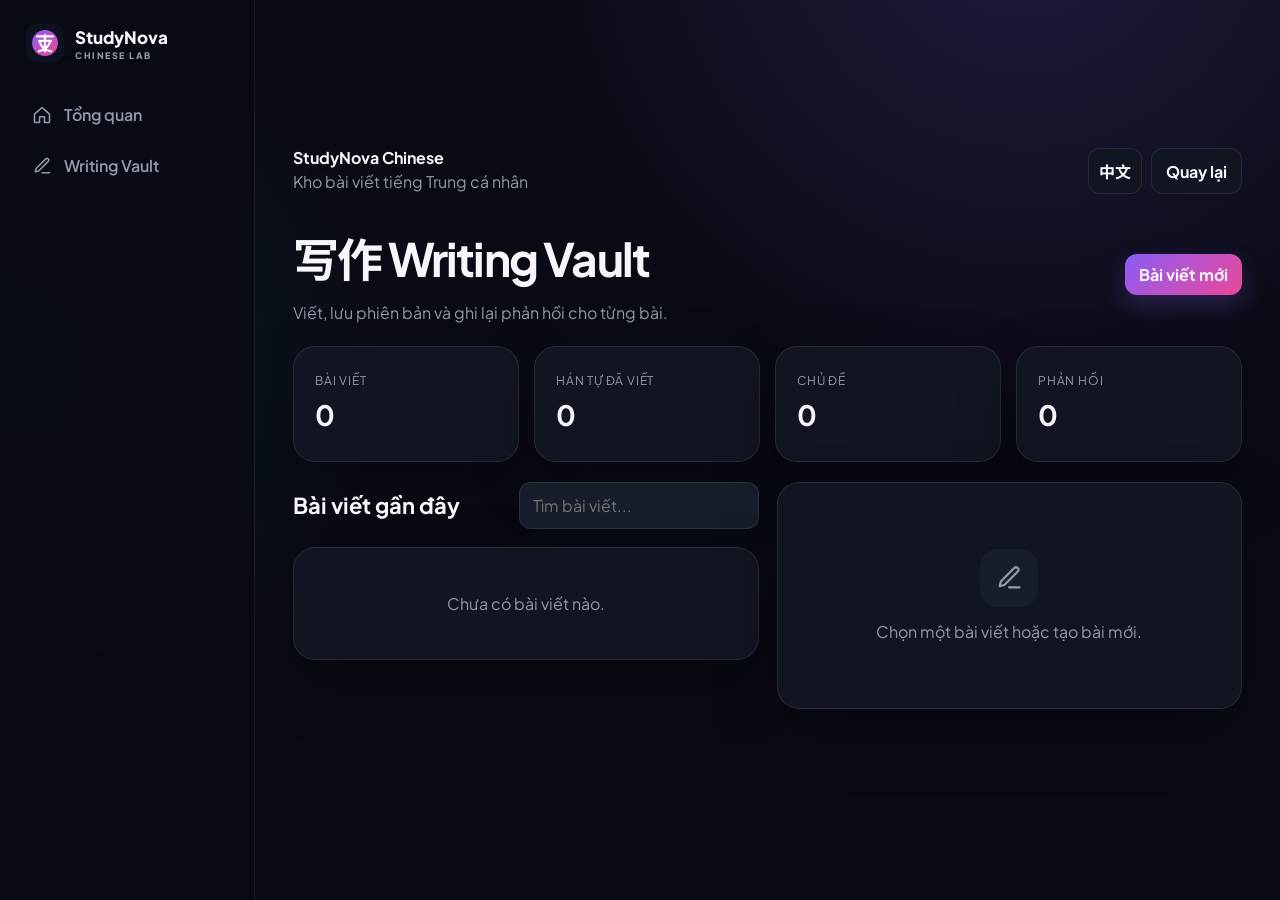
==== commit e94e5b0b: "feat: rebuild as standalone StudyNova Chinese" ====
--- a/chinesemaster_writing_vault.html
+++ b/chinesemaster_writing_vault.html
@@ -1,455 +1,8 @@
-<!DOCTYPE html>
-<html lang="vi">
-<head>
-<meta charset="UTF-8">
-<meta name="viewport" content="width=device-width, initial-scale=1.0">
-<title>ChineseMaster Writing Vault — Kho bài viết tiếng Trung</title>
-<style>
-*{box-sizing:border-box;margin:0;padding:0}
-:root{
-  --g:#10d4a0;--b:#60a5fa;--p:#a78bfa;--y:#fbbf24;--r:#f87171;--o:#fb923c;
-  --bg0:#050915;--bg1:#0b1426;--bg2:#101b31;--bg3:#182946;--bg4:#223a61;
-  --bd:#31486d;--bd2:#54709b;--t1:#fff;--t2:#dbe8f7;--t3:#b7c8dc;--t4:#91a8c2;
-  --glass:rgba(14,26,46,.78);--glass-bd:rgba(205,225,255,.16);
-  --shadow:0 12px 36px rgba(0,0,0,.24);--radius:22px;
-}
-.light{
-  --bg0:#f0f4f8;--bg1:#fff;--bg2:#f8fafc;--bg3:#e8f0fe;--bg4:#dde6f5;
-  --bd:#dde6f5;--bd2:#c5d5ea;--t1:#0f1a2e;--t2:#334155;--t3:#64748b;--t4:#94a3b8;
-  --glass:rgba(255,255,255,.78);--glass-bd:rgba(15,23,42,.09);--shadow:0 12px 30px rgba(15,23,42,.08);
-}
-html,body{font-family:"Plus Jakarta Sans","Manrope",Inter,system-ui,-apple-system,Segoe UI,sans-serif;background:var(--bg0);color:var(--t1);min-height:100vh;line-height:1.55;font-weight:600;letter-spacing:-.1px}
-body:not(.light){background:radial-gradient(circle at top right,rgba(16,212,160,.10),transparent 34%),radial-gradient(circle at bottom left,rgba(167,139,250,.11),transparent 35%),var(--bg0)}
-button,input,select,textarea{font:inherit}
-a{color:inherit;text-decoration:none}
-#app{width:100%;max-width:none;margin:0;padding:20px 16px 38px;position:relative;z-index:2}
-.orb{position:fixed;border-radius:50%;filter:blur(85px);opacity:.16;pointer-events:none;z-index:0}.light .orb{opacity:.06}
-.orb1{width:560px;height:560px;background:var(--g);top:-180px;right:-110px}.orb2{width:500px;height:500px;background:var(--p);left:-150px;bottom:-120px}.orb3{width:320px;height:320px;background:var(--b);top:35%;left:40%}
-.topbar{display:flex;align-items:center;justify-content:space-between;gap:12px;background:var(--glass);border:1px solid var(--glass-bd);border-radius:26px;padding:13px 18px;margin-bottom:14px;box-shadow:var(--shadow);backdrop-filter:blur(20px);flex-wrap:wrap}
-.logo{font-size:21px;font-weight:950;background:linear-gradient(135deg,#10d4a0,#a78bfa,#60a5fa);-webkit-background-clip:text;-webkit-text-fill-color:transparent;background-clip:text;letter-spacing:-.6px}
-.top-actions{display:flex;gap:9px;align-items:center;flex-wrap:wrap}.pill,.theme{height:40px;border-radius:99px;border:1px solid var(--glass-bd);background:rgba(255,255,255,.05);color:var(--t2);display:inline-flex;align-items:center;justify-content:center;gap:7px;padding:0 13px;font-size:12px;font-weight:900;cursor:pointer;transition:.2s}.theme{width:40px;padding:0;border-radius:50%;font-size:18px}.pill:hover,.theme:hover{background:var(--bg3);color:var(--t1);transform:translateY(-1px)}
-.pill.green{color:#34d399;border-color:rgba(16,212,160,.35);background:rgba(16,212,160,.10)}.pill.blue{color:#60a5fa;border-color:rgba(96,165,250,.35);background:rgba(96,165,250,.10)}.pill.purple{color:#c084fc;border-color:rgba(167,139,250,.35);background:rgba(167,139,250,.10)}
-nav{display:flex;gap:6px;background:var(--glass);border:1px solid var(--glass-bd);border-radius:24px;padding:7px;margin-bottom:20px;box-shadow:var(--shadow);backdrop-filter:blur(20px);flex-wrap:wrap}.tab{flex:1;min-width:105px;border:0;background:transparent;color:var(--t3);border-radius:17px;padding:10px 10px;font-size:12.5px;font-weight:900;cursor:pointer;transition:.2s}.tab:hover{background:var(--bg3);color:var(--t1)}.tab.active{background:linear-gradient(135deg,rgba(16,212,160,.20),rgba(167,139,250,.16));color:var(--t1);border:1px solid rgba(16,212,160,.28)}
-.page{display:none}.page.active{display:block;animation:fadeUp .22s ease}@keyframes fadeUp{from{opacity:0;transform:translateY(8px)}to{opacity:1;transform:translateY(0)}}
-.grid4{display:grid;grid-template-columns:repeat(4,1fr);gap:12px;margin-bottom:16px}.stat{background:var(--glass);border:1px solid var(--glass-bd);border-radius:24px;padding:18px;box-shadow:var(--shadow);backdrop-filter:blur(16px)}.stat .icon{font-size:24px;margin-bottom:8px}.stat .label{font-size:11px;color:var(--t3);font-weight:950;text-transform:uppercase;letter-spacing:.7px}.stat .val{font-size:30px;font-weight:950;line-height:1.1}.stat .sub{font-size:11px;color:var(--t4);margin-top:3px}.section{background:var(--glass);border:1px solid var(--glass-bd);border-radius:24px;padding:20px;margin-bottom:16px;box-shadow:var(--shadow);backdrop-filter:blur(16px)}.sec-title{font-size:11px;color:var(--t3);font-weight:950;text-transform:uppercase;letter-spacing:.85px;margin-bottom:14px;display:flex;align-items:center;gap:8px;justify-content:space-between}.muted{color:var(--t3);font-size:12.5px}.mini{font-size:11px;color:var(--t4)}
-.form-row{display:grid;grid-template-columns:1fr 1fr;gap:12px;margin-bottom:12px}.form-3{display:grid;grid-template-columns:1fr 1fr 1fr;gap:12px;margin-bottom:12px}.form-1{margin-bottom:12px}label{display:block;font-size:12px;color:var(--t3);font-weight:900;margin-bottom:6px}input,select,textarea{width:100%;border:1.5px solid rgba(178,205,240,.26);border-radius:15px;background:rgba(12,25,46,.92);color:var(--t1);outline:none;padding:11px 13px;font-size:13.5px;font-weight:700;transition:.2s}.light input,.light select,.light textarea{background:#fff;color:var(--t1);border-color:#d5e0ef}textarea{min-height:95px;resize:vertical;line-height:1.65}textarea.big{min-height:260px}input::placeholder,textarea::placeholder{color:#9fb4cc;opacity:1}input:focus,select:focus,textarea:focus{border-color:#34d399;box-shadow:0 0 0 4px rgba(16,212,160,.13)}select option{background:var(--bg2);color:var(--t1)}
-.btn{border:1.5px solid transparent;border-radius:17px;padding:10px 16px;font-size:13px;font-weight:950;cursor:pointer;display:inline-flex;align-items:center;gap:7px;transition:.2s;color:#fff}.btn:hover{transform:translateY(-2px);box-shadow:0 8px 24px rgba(0,0,0,.22)}.btn:active{transform:scale(.98)}.btn-green{background:linear-gradient(135deg,#10d4a0,#0ea5e9)}.btn-blue{background:linear-gradient(135deg,#3b82f6,#60a5fa)}.btn-purple{background:linear-gradient(135deg,#8b5cf6,#c084fc)}.btn-amber{background:linear-gradient(135deg,#f59e0b,#fbbf24)}.btn-red{background:linear-gradient(135deg,#ef4444,#f87171)}.btn-default{background:var(--bg3);color:var(--t1);border-color:var(--bd)}.btn-sm{padding:6px 11px;border-radius:12px;font-size:12px}
-.msg{display:none;margin-top:10px;padding:10px 13px;border-radius:14px;font-size:12.5px;font-weight:900}.msg.ok{display:block;background:rgba(16,212,160,.13);color:#34d399;border:1px solid rgba(16,212,160,.30)}.msg.no{display:block;background:rgba(239,68,68,.12);color:#f87171;border:1px solid rgba(239,68,68,.25)}
-.filter-row{display:flex;gap:8px;flex-wrap:wrap;align-items:center}.filter-row input,.filter-row select{width:auto;max-width:190px;flex:1 1 145px;padding:9px 11px;border-radius:13px;font-size:12.5px}.list{display:flex;flex-direction:column;gap:10px}.card{background:rgba(255,255,255,.045);border:1px solid var(--glass-bd);border-radius:20px;padding:15px;transition:.2s}.light .card{background:#fff}.card:hover{border-color:var(--bd2);transform:translateX(2px)}.card-head{display:flex;gap:12px;align-items:flex-start;justify-content:space-between}.title{font-size:15.5px;font-weight:950;color:var(--t1)}.snippet{font-size:12.5px;color:var(--t3);margin-top:7px;line-height:1.65;white-space:pre-wrap;max-height:88px;overflow:hidden}.tags{display:flex;gap:5px;flex-wrap:wrap;margin-top:8px}.tag{display:inline-flex;align-items:center;gap:4px;padding:3px 9px;border-radius:99px;font-size:11px;font-weight:950;border:1px solid rgba(96,165,250,.25);background:rgba(96,165,250,.12);color:#60a5fa}.tag.t1{color:#34d399;background:rgba(16,212,160,.12);border-color:rgba(16,212,160,.25)}.tag.t2{color:#c084fc;background:rgba(167,139,250,.12);border-color:rgba(167,139,250,.25)}.tag.warn{color:#fbbf24;background:rgba(251,191,36,.12);border-color:rgba(251,191,36,.25)}.tag.red{color:#f87171;background:rgba(239,68,68,.12);border-color:rgba(239,68,68,.25)}
-.actions{display:flex;gap:7px;flex-wrap:wrap;justify-content:flex-end}.split{display:grid;grid-template-columns:1.15fr .85fr;gap:14px}.two{display:grid;grid-template-columns:1fr 1fr;gap:14px}.progress{height:10px;background:var(--bg3);border:1px solid var(--bd);border-radius:99px;overflow:hidden}.fill{height:100%;background:linear-gradient(90deg,#10d4a0,#60a5fa);border-radius:99px;transition:.5s}.barrow{display:flex;align-items:center;gap:10px;margin:8px 0}.barlabel{min-width:112px;text-align:right;color:var(--t3);font-size:12px;font-weight:850;white-space:nowrap;overflow:hidden;text-overflow:ellipsis}.barbox{flex:1;height:22px;border-radius:9px;background:var(--bg3);border:1px solid var(--bd);overflow:hidden}.barfill{height:100%;background:linear-gradient(90deg,#8b5cf6,#60a5fa);display:flex;align-items:center;padding-left:8px;color:#fff;font-size:11px;font-weight:950}
-.editor-stats{display:grid;grid-template-columns:repeat(4,1fr);gap:8px;margin-top:9px}.tiny-stat{background:var(--bg3);border:1px solid var(--bd);border-radius:14px;padding:10px;text-align:center}.tiny-stat b{display:block;font-size:17px}.tiny-stat span{font-size:10px;color:var(--t4);font-weight:950;text-transform:uppercase}.vocab-box{max-height:340px;overflow:auto;padding-right:4px}.vocab-item{padding:11px 12px;border-radius:16px;background:var(--bg3);border:1px solid var(--bd);margin-bottom:8px}.vocab-term{font-size:13px;font-weight:950;color:var(--t1)}.vocab-def{font-size:12px;color:var(--t3);margin-top:3px}.vocab-ex{font-size:11.5px;color:var(--t4);font-style:italic;margin-top:4px}.hit{outline:2px solid rgba(16,212,160,.55)}
-.correction-grid{display:grid;grid-template-columns:1fr 1fr;gap:10px}.wrong{color:#f87171;font-weight:950}.right{color:#34d399;font-weight:950}.check-item{border-radius:16px;border:1px solid var(--bd);background:var(--bg3);padding:12px;margin-bottom:8px}.check-title{font-size:12.5px;font-weight:950;margin-bottom:4px}.check-text{font-size:12px;color:var(--t3)}
-.modal{position:fixed;inset:0;background:rgba(0,0,0,.50);backdrop-filter:blur(5px);display:none;align-items:center;justify-content:center;z-index:80;padding:16px}.modal.open{display:flex}.modal-box{width:min(860px,100%);max-height:88vh;overflow:auto;background:var(--bg1);border:1px solid var(--glass-bd);border-radius:26px;box-shadow:0 30px 80px rgba(0,0,0,.45)}.modal-head{display:flex;align-items:center;justify-content:space-between;padding:15px 18px;border-bottom:1px solid var(--glass-bd);background:linear-gradient(135deg,rgba(16,212,160,.12),rgba(167,139,250,.08));position:sticky;top:0}.modal-body{padding:18px}.x{width:30px;height:30px;border-radius:50%;border:0;background:rgba(255,255,255,.08);color:var(--t3);cursor:pointer;font-weight:950}.x:hover{color:#f87171;background:rgba(239,68,68,.15)}
-.empty{padding:28px;text-align:center;color:var(--t3);border:1px dashed var(--bd2);border-radius:20px;background:rgba(255,255,255,.03)}
-@media(max-width:760px){.grid4,.editor-stats{grid-template-columns:repeat(2,1fr)}.split,.two,.form-row,.form-3,.correction-grid{grid-template-columns:1fr}.card-head{flex-direction:column}.actions{justify-content:flex-start}.barlabel{text-align:left;min-width:80px}.topbar{align-items:flex-start}.top-actions{width:100%}.pill{flex:1}.filter-row input,.filter-row select{max-width:none}.tab{min-width:130px}}
-
-/* ================= STUDYNOVA PRODUCT UPGRADE ================= */
-:root{--sn-grad:linear-gradient(135deg,#10d4a0,#a78bfa 55%,#60a5fa);--sn-danger:#f87171}
-.sn-brand{display:flex;align-items:center;gap:10px}
-.sn-logo-svg{width:36px;height:36px;border-radius:14px;box-shadow:0 10px 24px rgba(16,212,160,.18);flex:0 0 auto}
-.logo,.sn-logo-text{display:inline-flex;align-items:center;gap:9px}
-.sn-splash{position:fixed;inset:0;z-index:9999;background:radial-gradient(circle at top right,rgba(16,212,160,.16),transparent 38%),radial-gradient(circle at bottom left,rgba(167,139,250,.18),transparent 36%),#050915;display:flex;align-items:center;justify-content:center;transition:opacity .45s ease,visibility .45s ease}
-.sn-splash.hide{opacity:0;visibility:hidden}
-.sn-splash-card{width:min(420px,92vw);padding:28px;border-radius:30px;background:rgba(14,26,46,.76);border:1px solid rgba(205,225,255,.16);box-shadow:0 30px 90px rgba(0,0,0,.42);text-align:center;backdrop-filter:blur(20px)}
-.sn-splash-card .sn-logo-svg{width:72px;height:72px;margin-bottom:12px}
-.sn-splash-title{font-size:30px;font-weight:950;letter-spacing:-.8px;background:var(--sn-grad);-webkit-background-clip:text;-webkit-text-fill-color:transparent;background-clip:text}
-.sn-splash-sub{color:#b7c8dc;font-size:13px;margin-top:7px;font-weight:750}
-.sn-loader{height:9px;border-radius:99px;background:rgba(255,255,255,.09);overflow:hidden;margin-top:18px}
-.sn-loader span{display:block;height:100%;width:42%;border-radius:99px;background:var(--sn-grad);animation:snLoad 1.15s ease-in-out infinite}
-@keyframes snLoad{0%{transform:translateX(-110%)}100%{transform:translateX(260%)}}
-.sn-landing{display:grid;grid-template-columns:1.1fr .9fr;gap:16px;margin-bottom:18px}
-.sn-hero,.sn-module-card{background:var(--glass);border:1px solid var(--glass-bd);border-radius:28px;padding:24px;box-shadow:0 12px 36px rgba(0,0,0,.24);backdrop-filter:blur(18px)}
-.sn-hero-kicker{display:inline-flex;align-items:center;gap:7px;padding:7px 12px;border-radius:99px;background:rgba(16,212,160,.12);border:1px solid rgba(16,212,160,.30);color:#34d399;font-size:12px;font-weight:950;margin-bottom:12px}
-.sn-hero h1{font-size:clamp(34px,5vw,58px);line-height:1.02;font-weight:950;letter-spacing:-1.8px;margin-bottom:12px}
-.sn-hero h1 span{background:var(--sn-grad);-webkit-background-clip:text;-webkit-text-fill-color:transparent;background-clip:text}
-.sn-hero p{color:var(--t2);font-size:14.5px;line-height:1.75;max-width:680px}
-.sn-hero-actions{display:flex;gap:10px;flex-wrap:wrap;margin-top:18px}
-.sn-module-grid{display:grid;grid-template-columns:1fr 1fr;gap:12px}
-.sn-module-card{padding:16px;border-radius:22px}
-.sn-module-icon{font-size:26px;margin-bottom:8px}
-.sn-module-title{font-size:14px;font-weight:950;color:var(--t1)}
-.sn-module-desc{font-size:12px;color:var(--t3);line-height:1.6;margin-top:5px}
-.sn-top-link,.sn-user-btn,.sn-ai-btn{border:1px solid rgba(96,165,250,.30)!important;background:linear-gradient(135deg,rgba(96,165,250,.15),rgba(14,165,233,.08))!important;color:#60a5fa!important;text-decoration:none!important}
-.sn-user-btn{color:#34d399!important;border-color:rgba(16,212,160,.30)!important;background:linear-gradient(135deg,rgba(16,212,160,.15),rgba(14,165,233,.08))!important}
-.sn-ai-btn{color:#c084fc!important;border-color:rgba(167,139,250,.30)!important;background:linear-gradient(135deg,rgba(167,139,250,.16),rgba(96,165,250,.08))!important}
-.sn-modal{position:fixed;inset:0;z-index:4000;display:none;align-items:center;justify-content:center;background:rgba(0,0,0,.50);backdrop-filter:blur(5px);padding:16px}
-.sn-modal.open{display:flex}
-.sn-modal-box{width:min(780px,100%);max-height:90vh;overflow:auto;background:var(--bg1);border:1px solid var(--glass-bd);border-radius:28px;box-shadow:0 30px 90px rgba(0,0,0,.45)}
-.sn-modal-head{display:flex;align-items:center;justify-content:space-between;gap:12px;padding:15px 18px;border-bottom:1px solid var(--glass-bd);background:linear-gradient(135deg,rgba(16,212,160,.12),rgba(167,139,250,.08));position:sticky;top:0;z-index:2}
-.sn-modal-title{font-weight:950;color:var(--t1)}
-.sn-modal-body{padding:18px}
-.sn-close{width:32px;height:32px;border-radius:50%;border:0;background:rgba(255,255,255,.08);color:var(--t3);font-weight:950;cursor:pointer}
-.sn-close:hover{color:#f87171;background:rgba(239,68,68,.15)}
-.sn-auth-grid{display:grid;grid-template-columns:1fr 1fr;gap:12px;margin-top:12px}
-.sn-auth-status{font-size:12.5px;color:var(--t3);line-height:1.6;background:var(--bg3);border:1px solid var(--bd);border-radius:16px;padding:12px;margin-bottom:12px}
-.sn-firebase-warning{display:none;color:#fbbf24;background:rgba(251,191,36,.10);border:1px solid rgba(251,191,36,.28);border-radius:16px;padding:12px;margin-bottom:12px;font-size:12.5px;line-height:1.65}
-.sn-firebase-warning.show{display:block}
-.sn-ai-tabs{display:flex;gap:8px;flex-wrap:wrap;margin-bottom:12px}
-.sn-ai-pane{display:none}.sn-ai-pane.active{display:block}
-.sn-ai-output{min-height:160px;font-family:ui-monospace,SFMono-Regular,Menlo,Consolas,monospace;font-size:12px;line-height:1.6}
-.sn-small{font-size:12px;color:var(--t4);line-height:1.6}
-.sn-unified-nav-note{font-size:11.5px;color:var(--t4);margin-top:8px}
-@media(max-width:760px){
-  #app{padding:14px 10px 90px!important}
-  .topbar{border-radius:22px!important;padding:12px!important}
-  .topbar-right,.top-actions{width:100%;display:grid!important;grid-template-columns:1fr 1fr;gap:8px!important}
-  .ai-pill,.backup-pill,.pill{justify-content:center;min-height:40px}
-  nav{position:sticky;top:8px;z-index:40;overflow-x:auto;flex-wrap:nowrap!important;scrollbar-width:none}
-  nav::-webkit-scrollbar{display:none}
-  .tab{min-width:126px!important;flex:0 0 auto!important}
-  .sn-landing{grid-template-columns:1fr}
-  .sn-module-grid{grid-template-columns:1fr}
-  .sn-auth-grid{grid-template-columns:1fr}
-  .sn-hero{padding:20px}
-}
-/* ================= END STUDYNOVA PRODUCT UPGRADE ================= */
-
-
-
-/* ===== STUDYNOVA DESKTOP FULL-SCREEN LAYOUT PATCH =====
-   Desktop: use the whole browser width instead of the old centered 1180px container.
-   Mobile/tablet keeps the existing compact responsive layout.
-*/
-@media (min-width: 901px){
-  html, body{width:100%; overflow-x:hidden;}
-  #app{
-    width:100% !important;
-    max-width:none !important;
-    margin:0 !important;
-    padding:24px 32px 42px !important;
-  }
-  .topbar, nav, .section, .sn-hero, .sn-unified-nav{width:100%;}
-  .grid4{grid-template-columns:repeat(4,minmax(0,1fr)) !important;}
-  .split{grid-template-columns:minmax(0,1.35fr) minmax(360px,.65fr) !important;}
-  .two{grid-template-columns:1fr 1fr !important;}
-  .filter-row input,.filter-row select{max-width:none;}
-}
-@media (min-width: 1500px){
-  #app{padding-left:44px !important;padding-right:44px !important;}
-  #essayList.list,#recentList.list{display:grid;grid-template-columns:repeat(2,minmax(0,1fr));gap:12px;}
-  #correctionList.list{display:grid;grid-template-columns:repeat(2,minmax(0,1fr));gap:12px;}
-  .card:hover{transform:translateY(-2px);}
-}
-@media (max-width: 900px){
-  #app{max-width:100% !important;width:100% !important;}
-}
-/* ===== END FULL-SCREEN PATCH ===== */
-
-
-@import url('https://fonts.googleapis.com/css2?family=Plus+Jakarta+Sans:wght@400;500;600;700;800;900&family=Noto+Sans+SC:wght@400;500;600;700;900&display=swap');
-html,body,button,input,select,textarea{font-family:'Plus Jakarta Sans','Noto Sans SC',system-ui,sans-serif}
-.zh,.zh-text{font-family:'Noto Sans SC','Microsoft YaHei',sans-serif}
-.zh-text{font-size:17px;line-height:1.95;letter-spacing:.25px}
-.pinyin-text{color:#7dd3fc;font-size:13px;line-height:1.8}
-.translation-text{color:var(--t2);font-size:13px;line-height:1.75}
-.score-ring{width:78px;height:78px;border-radius:50%;display:grid;place-items:center;background:conic-gradient(#10d4a0 var(--score,0%),var(--bg3) 0);position:relative;flex:0 0 auto}
-.score-ring:before{content:'';position:absolute;inset:7px;border-radius:50%;background:var(--bg1)}
-.score-ring b{position:relative;z-index:1;font-size:18px}
-.quick-grid{display:grid;grid-template-columns:repeat(2,1fr);gap:9px}
-@media(max-width:760px){.quick-grid{grid-template-columns:1fr}.zh-text{font-size:16px}}
-</style>
-<meta name="theme-color" content="#050915">
-</head>
-<body>
-<div class="orb orb1"></div><div class="orb orb2"></div><div class="orb orb3"></div>
-<div id="app">
-  <div class="topbar">
-    <div>
-      <div class="logo">✦ ChineseMaster 写作库</div>
-      <div class="muted">Kho lưu bài viết tiếng Trung · chữ Hán · pinyin · bản dịch · chữa lỗi</div>
-    </div>
-    <div class="top-actions">
-      <a class="pill green" href="index.html" target="_self" title="Quay lại ChineseMaster">🀄 ChineseMaster</a>
-      <button class="pill purple" onclick="openAI()">🤖 AI 写作助手</button>
-      <button class="pill blue" onclick="exportData()">⬇ Sao lưu</button>
-      <button class="pill purple" onclick="document.getElementById('import-data').click()">⬆ Khôi phục</button>
-      <button class="theme" onclick="toggleTheme()" id="themeBtn">🌙</button>
-      <input type="file" id="import-data" accept=".json,application/json" style="display:none" onchange="importData(event)">
-    </div>
-  </div>
-
-  <nav>
-    <button class="tab active" onclick="goTo('home')">🏠 Trang chủ</button>
-    <button class="tab" onclick="goTo('dash')">📊 Tổng quan</button>
-    <button class="tab" onclick="goTo('write')">✍️ Lưu bài</button>
-    <button class="tab" onclick="goTo('library')">🗂 Kho bài</button>
-    <button class="tab" onclick="goTo('corrections')">🧯 Sổ lỗi</button>
-    <button class="tab" onclick="goTo('vocab')">🔗 ChineseMaster</button>
-    <button class="tab" onclick="goTo('settings')">⚙️ Cài đặt</button>
-  </nav>
-
-  <div id="page-home" class="page active">
-    <div class="sn-landing">
-      <div class="sn-hero">
-        <div class="sn-hero-kicker">🀄 ChineseMaster Writing Vault</div>
-        <h1>Viết tiếng Trung, lưu tiến bộ trong <span>một kho riêng</span>.</h1>
-        <p>Lưu bài theo chủ đề và cấp độ HSK; theo dõi số chữ Hán; thêm pinyin, bản dịch và bản sửa; ghi lại từng lỗi sai để luyện lại; đồng thời quét từ vựng đã học trong ChineseMaster.</p>
-        <div class="sn-hero-actions">
-          <a class="btn btn-default" href="index.html" target="_self">🀄 Mở ChineseMaster</a>
-          <button class="btn btn-green" onclick="newEssay();goTo('write')">✍️ Lưu bài mới</button>
-          <button class="btn btn-blue" onclick="goTo('corrections')">🧯 Mở sổ lỗi</button>
-          <button class="btn btn-purple" onclick="goTo('vocab')">🔗 Nối từ vựng</button>
-        </div>
-      </div>
-      <div class="sn-module-grid">
-        <div class="sn-module-card"><div class="sn-module-icon">🗂️</div><div class="sn-module-title">作文库</div><div class="sn-module-desc">Lưu đoạn văn, nhật ký, thư, bài luận và bài HSK.</div></div>
-        <div class="sn-module-card"><div class="sn-module-icon">拼</div><div class="sn-module-title">Pinyin & Dịch nghĩa</div><div class="sn-module-desc">Lưu riêng pinyin và bản dịch tiếng Việt của từng bài.</div></div>
-        <div class="sn-module-card"><div class="sn-module-icon">🧯</div><div class="sn-module-title">错题本</div><div class="sn-module-desc">Ghi câu sai → câu đúng → lý do → câu luyện lại.</div></div>
-        <div class="sn-module-card"><div class="sn-module-icon">🤖</div><div class="sn-module-title">AI 写作助手</div><div class="sn-module-desc">Tạo prompt chữa bài tiếng Trung và copy sang ChatGPT.</div></div>
-      </div>
-    </div>
-  </div>
-
-  <div id="page-dash" class="page">
-    <div class="grid4" id="stats"></div>
-    <div class="two">
-      <div class="section"><div class="sec-title">📁 Bài theo chủ đề</div><div id="topicChart"></div></div>
-      <div class="section"><div class="sec-title">🎚 Bài theo cấp độ</div><div id="levelChart"></div></div>
-    </div>
-    <div class="section">
-      <div class="sec-title">🕘 Bài mới nhất <button class="btn btn-green btn-sm" onclick="newEssay();goTo('write')">+ Bài mới</button></div>
-      <div id="recentList" class="list"></div>
-    </div>
-  </div>
-
-  <div id="page-write" class="page">
-    <div class="split">
-      <div class="section">
-        <div class="sec-title"><span>✍️ Lưu / chỉnh sửa bài tiếng Trung</span><span id="editMode" class="tag">New</span></div>
-        <input id="essay-id" type="hidden">
-        <div class="form-row">
-          <div><label>Tiêu đề bài</label><input id="e-title" placeholder="VD: 我的爱好 / 一次难忘的旅行"></div>
-          <div><label>Dạng bài</label><select id="e-type" onchange="updateCharGoal()"><option value="paragraph">Đoạn văn</option><option value="diary">Nhật ký</option><option value="story">Kể chuyện</option><option value="description">Miêu tả</option><option value="letter">Thư / Email</option><option value="essay">Bài luận</option><option value="hsk">Bài viết HSK</option><option value="other">Khác</option></select></div>
-        </div>
-        <div class="form-3">
-          <div><label>Chủ đề</label><select id="e-topic"></select></div>
-          <div><label>Hoặc chủ đề mới</label><input id="e-topic-new" placeholder="VD: 我的学校"></div>
-          <div><label>Cấp độ</label><select id="e-level" onchange="updateCharGoal()"><option>HSK1</option><option>HSK2</option><option selected>HSK3</option><option>HSK4</option><option>HSK5</option><option>HSK6</option><option>HSK7-9</option></select></div>
-        </div>
-        <div class="form-3">
-          <div><label>Trạng thái</label><select id="e-status"><option value="draft">Bản nháp</option><option value="finished">Đã viết xong</option><option value="checked">Đã chữa</option><option value="improved">Đã viết lại</option></select></div>
-          <div><label>Mục tiêu số chữ</label><input id="e-target" type="number" min="10" max="3000" placeholder="VD: 120"></div>
-          <div><label>Điểm / nhận xét ngắn</label><input id="e-score" placeholder="VD: 8/10 hoặc HSK4 khá"></div>
-        </div>
-        <div class="form-1"><label>Đề bài / yêu cầu</label><textarea id="e-prompt" placeholder="Dán đề bài hoặc yêu cầu viết vào đây..."></textarea></div>
-        <div class="form-1"><label>Bài viết chữ Hán *</label><textarea id="e-text" class="big zh-text" oninput="liveStats();renderVocabHits()" placeholder="在这里写或粘贴你的中文作文……"></textarea></div>
-        <div class="editor-stats">
-          <div class="tiny-stat"><b id="cc">0</b><span>Chữ Hán</span></div>
-          <div class="tiny-stat"><b id="sentc">0</b><span>Câu</span></div>
-          <div class="tiny-stat"><b id="allc">0</b><span>Ký tự</span></div>
-          <div class="tiny-stat"><b id="goalc">80+</b><span>Mục tiêu</span></div>
-        </div>
-        <div class="form-row" style="margin-top:12px">
-          <div><label>Pinyin của bài</label><textarea id="e-pinyin" class="pinyin-text" placeholder="Wǒ de àihào shì dǎ lánqiú..."></textarea></div>
-          <div><label>Bản dịch tiếng Việt</label><textarea id="e-translation" placeholder="Sở thích của tôi là chơi bóng rổ..."></textarea></div>
-        </div>
-        <div class="form-1"><label>Bản sửa hoàn chỉnh / 改进版</label><textarea id="e-improved" class="zh-text" placeholder="Dán bản đã được sửa tốt hơn vào đây..."></textarea></div>
-        <div class="form-1"><label>Ghi chú / cấu trúc cần nhớ</label><input id="e-notes" placeholder="VD: 虽然……但是……; 对……感兴趣"></div>
-        <div style="display:flex;gap:9px;flex-wrap:wrap;margin-top:10px">
-          <button class="btn btn-green" onclick="saveEssay()">✓ Lưu bài</button>
-          <button class="btn btn-default" onclick="newEssay()">+ Bài mới</button>
-          <button class="btn btn-blue" onclick="quickCheck()">🔎 Kiểm tra nhanh</button>
-          <button class="btn btn-purple" onclick="copyEssayPack()">📋 Copy gửi AI</button>
-        </div>
-        <div id="write-msg" class="msg"></div>
-      </div>
-      <div>
-        <div class="section">
-          <div class="sec-title">🔎 Kiểm tra nhanh</div>
-          <div id="quickCheckBox" class="muted">Bấm “Kiểm tra nhanh” để xem số chữ, dấu câu, khoảng trắng và một số cấu trúc cần chú ý.</div>
-        </div>
-        <div class="section">
-          <div class="sec-title">🔗 Từ đã học xuất hiện trong bài <button class="btn btn-blue btn-sm" onclick="refreshVocab()">↻</button></div>
-          <div class="muted" style="margin-bottom:10px">Web tự quét chữ Hán từ dữ liệu ChineseMaster. Nếu chưa có dữ liệu, nhập file backup ở tab “ChineseMaster”.</div>
-          <div id="vocabHits" class="vocab-box"></div>
-        </div>
-      </div>
-    </div>
-  </div>
-
-  <div id="page-library" class="page">
-    <div class="section" style="padding:14px">
-      <div class="filter-row">
-        <input id="f-search" placeholder="🔍 Tìm tiêu đề, chữ Hán, pinyin, nghĩa..." oninput="renderLibrary()">
-        <select id="f-type" onchange="renderLibrary()"><option value="">Tất cả dạng bài</option><option value="paragraph">Đoạn văn</option><option value="diary">Nhật ký</option><option value="story">Kể chuyện</option><option value="description">Miêu tả</option><option value="letter">Thư / Email</option><option value="essay">Bài luận</option><option value="hsk">Bài HSK</option><option value="other">Khác</option></select>
-        <select id="f-topic" onchange="renderLibrary()"><option value="">Tất cả chủ đề</option></select>
-        <select id="f-level" onchange="renderLibrary()"><option value="">Tất cả HSK</option><option>HSK1</option><option>HSK2</option><option>HSK3</option><option>HSK4</option><option>HSK5</option><option>HSK6</option><option>HSK7-9</option></select>
-        <select id="f-status" onchange="renderLibrary()"><option value="">Tất cả trạng thái</option><option value="draft">Bản nháp</option><option value="finished">Đã viết xong</option><option value="checked">Đã chữa</option><option value="improved">Đã viết lại</option></select>
-        <button class="btn btn-green btn-sm" onclick="newEssay();goTo('write')">+ Bài mới</button>
-      </div>
-    </div>
-    <div class="list" id="essayList"></div>
-  </div>
-
-  <div id="page-corrections" class="page">
-    <div class="split">
-      <div class="section">
-        <div class="sec-title">🧯 Thêm lỗi vào sổ 错题本</div>
-        <div class="form-row">
-          <div><label>Chọn bài</label><select id="c-essay"></select></div>
-          <div><label>Loại lỗi</label><select id="c-type"><option>Ngữ pháp</option><option>Từ vựng</option><option>Trật tự từ</option><option>Chữ Hán</option><option>Pinyin</option><option>Lượng từ</option><option>Dấu câu</option><option>Diễn đạt</option><option>Nội dung</option></select></div>
-        </div>
-        <div class="correction-grid">
-          <div><label>Câu / cụm sai</label><textarea id="c-wrong" class="zh" placeholder="VD: 我对篮球很喜欢。"></textarea></div>
-          <div><label>Câu / cụm đúng</label><textarea id="c-right" class="zh" placeholder="VD: 我很喜欢篮球。/ 我对篮球很感兴趣。"></textarea></div>
-        </div>
-        <div class="form-row" style="margin-top:12px">
-          <div><label>Lý do sai</label><input id="c-reason" placeholder="VD: 喜欢 không dùng theo cấu trúc 对……很喜欢"></div>
-          <div><label>Câu mới để luyện lại</label><input id="c-new" class="zh" placeholder="VD: 我对中国文化很感兴趣。"></div>
-        </div>
-        <button class="btn btn-green" onclick="addCorrection()">✓ Lưu lỗi</button>
-        <div id="corr-msg" class="msg"></div>
-      </div>
-      <div class="section">
-        <div class="sec-title">📌 Bộ lọc lỗi</div>
-        <div class="form-row">
-          <div><label>Lọc theo bài</label><select id="cf-essay" onchange="renderCorrections()"><option value="">Tất cả bài</option></select></div>
-          <div><label>Lọc theo loại</label><select id="cf-type" onchange="renderCorrections()"><option value="">Tất cả lỗi</option><option>Ngữ pháp</option><option>Từ vựng</option><option>Trật tự từ</option><option>Chữ Hán</option><option>Pinyin</option><option>Lượng từ</option><option>Dấu câu</option><option>Diễn đạt</option><option>Nội dung</option></select></div>
-        </div>
-        <button class="btn btn-purple btn-sm" onclick="exportMistakeText()">📋 Copy sổ lỗi</button>
-      </div>
-    </div>
-    <div class="section"><div class="sec-title">🗒 Lỗi đã lưu</div><div id="correctionList" class="list"></div></div>
-  </div>
-
-  <div id="page-vocab" class="page">
-    <div class="two">
-      <div class="section">
-        <div class="sec-title">🔗 Liên kết ChineseMaster 中文词库</div>
-        <div class="muted" style="margin-bottom:12px">Web sẽ tự đọc dữ liệu từ khóa <b>chinesemaster_data_v1</b> khi hai trang được mở cùng trình duyệt và cùng tên miền. Nếu không đọc được, xuất backup JSON từ ChineseMaster rồi nhập vào đây.</div>
-        <div style="display:flex;gap:9px;flex-wrap:wrap">
-          <a class="btn btn-green" href="index.html" target="_self">🀄 Mở ChineseMaster</a>
-          <button class="btn btn-blue" onclick="refreshVocab()">↻ Đọc lại dữ liệu</button>
-          <button class="btn btn-purple" onclick="document.getElementById('import-vocab').click()">⬆ Nhập backup ChineseMaster</button>
-          <input id="import-vocab" type="file" accept=".json,application/json" style="display:none" onchange="importVocabBackup(event)">
-        </div>
-        <div id="vocab-msg" class="msg"></div>
-      </div>
-      <div class="section">
-        <div class="sec-title">📊 Dữ liệu đang nối</div>
-        <div class="grid4" style="grid-template-columns:repeat(2,1fr);margin:0">
-          <div class="stat"><div class="label">Từ đọc được</div><div class="val" id="linkedWords">0</div><div class="sub">từ/cụm ChineseMaster</div></div>
-          <div class="stat"><div class="label">Chủ đề vocab</div><div class="val" id="linkedTopics">0</div><div class="sub">chủ đề khác nhau</div></div>
-        </div>
-      </div>
-    </div>
-    <div class="section">
-      <div class="sec-title">📚 Từ vựng ChineseMaster</div>
-      <div class="filter-row" style="margin-bottom:12px"><input id="vf-search" placeholder="Tìm Hán tự, pinyin, nghĩa..." oninput="renderVocabPage()"><select id="vf-topic" onchange="renderVocabPage()"><option value="">Tất cả chủ đề</option></select></div>
-      <div id="vocabList" class="vocab-box"></div>
-    </div>
-  </div>
-
-  <div id="page-settings" class="page">
-    <div class="section">
-      <div class="sec-title">⚙️ Cài đặt & dữ liệu</div>
-      <div class="form-row">
-        <div><label>Thêm chủ đề viết</label><input id="new-topic" placeholder="VD: 我的家乡"></div>
-        <div style="display:flex;align-items:end"><button class="btn btn-green" onclick="addTopic()">+ Thêm chủ đề</button></div>
-      </div>
-      <div class="muted" id="topicTags"></div>
-      <hr style="border:0;border-top:1px solid var(--bd);margin:18px 0">
-      <div style="display:flex;gap:9px;flex-wrap:wrap">
-        <button class="btn btn-blue" onclick="exportData()">⬇ Xuất backup Writing Vault</button>
-        <button class="btn btn-purple" onclick="document.getElementById('import-data').click()">⬆ Nhập backup</button>
-        <button class="btn btn-red" onclick="resetAll()">🗑 Xoá toàn bộ dữ liệu</button>
-      </div>
-      <div class="muted" style="margin-top:12px">Dữ liệu lưu bằng localStorage trong trình duyệt. Hãy xuất backup trước khi xoá lịch sử trình duyệt hoặc đổi máy.</div>
-    </div>
-  </div>
-</div>
-
-<div class="modal" id="viewModal" onclick="if(event.target===this)closeModal()">
-  <div class="modal-box"><div class="modal-head"><b id="modalTitle">Chi tiết bài</b><button class="x" onclick="closeModal()">✕</button></div><div class="modal-body" id="modalBody"></div></div>
-</div>
-
-<div class="modal" id="aiModal" onclick="if(event.target===this)closeAI()">
-  <div class="modal-box" style="max-width:650px">
-    <div class="modal-head"><b>🤖 AI 写作助手</b><button class="x" onclick="closeAI()">✕</button></div>
-    <div class="modal-body">
-      <div class="muted" style="margin-bottom:10px">AI Coach sẽ tạo prompt chữa bài. Nút gửi sẽ copy prompt và mở ChatGPT trong tab mới.</div>
-      <div style="display:flex;gap:7px;flex-wrap:wrap;margin-bottom:10px">
-        <button class="btn btn-default btn-sm" onclick="aiPreset('correct')">🧯 Chữa lỗi</button>
-        <button class="btn btn-default btn-sm" onclick="aiPreset('pinyin')">拼 Tạo pinyin</button>
-        <button class="btn btn-default btn-sm" onclick="aiPreset('translate')">🇻🇳 Dịch nghĩa</button>
-        <button class="btn btn-default btn-sm" onclick="aiPreset('improve')">✨ Viết hay hơn</button>
-      </div>
-      <textarea id="aiText" class="big" placeholder="Dán bài hoặc yêu cầu về tiếng Trung..."></textarea>
-      <button class="btn btn-purple" style="width:100%;justify-content:center;margin-top:10px" onclick="doAI()">Gửi đến ChatGPT</button>
-      <div id="ai-msg" class="msg"></div>
-    </div>
-  </div>
-</div>
-
-<script>
-const KEY='chinesewritingvault_data_v1';
-const VOCAB_KEY='chinesemaster_data_v1';
-const defaultTopics=['Bản thân','Gia đình','Trường học','Cuộc sống hằng ngày','Sở thích','Bạn bè','Ăn uống','Sức khoẻ','Du lịch','Thể thao','Công việc','Công nghệ','Môi trường','Văn hoá','Xã hội','Quê hương','HSK Writing'];
-let S={essays:[],corrections:[],topics:[...defaultTopics],importedVocab:[],darkMode:true,lastBackup:null};
-let Vocab=[];
-function $(id){return document.getElementById(id)}
-function uid(){return Date.now().toString(36)+Math.random().toString(36).slice(2,8)}
-function today(){return new Date().toISOString().slice(0,10)}
-function fmt(d){try{return new Date(d).toLocaleDateString('vi-VN')}catch(e){return d||''}}
-function esc(s){return String(s||'').replace(/[&<>'"]/g,m=>({'&':'&amp;','<':'&lt;','>':'&gt;',"'":'&#039;','"':'&quot;'}[m]))}
-function save(){localStorage.setItem(KEY,JSON.stringify(S))}
-function load(){try{let raw=localStorage.getItem(KEY);if(raw){let p=JSON.parse(raw);S=Object.assign(S,p);S.topics=[...new Set([...(S.topics||[]),...defaultTopics])];S.essays=S.essays||[];S.corrections=S.corrections||[];S.importedVocab=S.importedVocab||[]}}catch(e){console.warn(e)}}
-function msg(id,text,ok=true){let el=$(id);if(!el)return;el.className='msg '+(ok?'ok':'no');el.textContent=text;setTimeout(()=>{el.className='msg'},3200)}
-function goTo(p){document.querySelectorAll('.page').forEach(x=>x.classList.remove('active'));$('page-'+p).classList.add('active');document.querySelectorAll('.tab').forEach(x=>x.classList.remove('active'));[...document.querySelectorAll('.tab')].find(b=>b.getAttribute('onclick').includes("'"+p+"'"))?.classList.add('active');renderAll()}
-function toggleTheme(){S.darkMode=!S.darkMode;applyTheme();save()}
-function applyTheme(){document.body.classList.toggle('light',!S.darkMode);$('themeBtn').textContent=S.darkMode?'🌙':'☀️'}
-function chineseChars(text){return (String(text||'').match(/[\u3400-\u4DBF\u4E00-\u9FFF\uF900-\uFAFF]/g)||[])}
-function charCount(text){return chineseChars(text).length}
-function totalCount(text){return String(text||'').replace(/\s/g,'').length}
-function sentenceCount(text){let n=(String(text||'').match(/[。！？!?]+/g)||[]).length;return Math.max(n,String(text||'').trim()?1:0)}
-function typeText(t){return {paragraph:'Đoạn văn',diary:'Nhật ký',story:'Kể chuyện',description:'Miêu tả',letter:'Thư / Email',essay:'Bài luận',hsk:'Bài HSK',other:'Khác'}[t]||'Đoạn văn'}
-function statusText(s){return {draft:'Bản nháp',finished:'Đã viết xong',checked:'Đã chữa',improved:'Đã viết lại'}[s]||'Bản nháp'}
-function defaultGoal(){let l=$('e-level')?.value||'HSK3',t=$('e-type')?.value||'paragraph';let byLevel={HSK1:30,HSK2:50,HSK3:80,HSK4:120,HSK5:180,HSK6:250,'HSK7-9':350};let g=byLevel[l]||80;if(t==='diary'||t==='letter')g=Math.max(g,100);if(t==='essay')g=Math.max(g,200);return g}
-function updateCharGoal(){let g=parseInt($('e-target')?.value)||defaultGoal();$('goalc').textContent=g+'+';liveStats()}
-function liveStats(){let txt=$('e-text')?.value||'',g=parseInt($('e-target')?.value)||defaultGoal();$('cc').textContent=charCount(txt);$('sentc').textContent=sentenceCount(txt);$('allc').textContent=totalCount(txt);$('goalc').textContent=g+'+'}
-function syncTopicSelects(){let current=$('e-topic')?.value||'',opts=S.topics.map(t=>`<option value="${esc(t)}">${esc(t)}</option>`).join('');$('e-topic').innerHTML=opts;$('f-topic').innerHTML='<option value="">Tất cả chủ đề</option>'+opts;$('e-topic').value=current&&S.topics.includes(current)?current:S.topics[0];$('vf-topic').innerHTML='<option value="">Tất cả chủ đề</option>'+vocabTopics().map(t=>`<option value="${esc(t)}">${esc(t)}</option>`).join('')}
-function essayTitle(e){return e.title||((e.level||'HSK3')+' · '+(e.topic||'Không có chủ đề'))}
-function getEssay(id){return S.essays.find(e=>e.id===id)}
-function newEssay(){['essay-id','e-title','e-topic-new','e-target','e-score','e-prompt','e-text','e-pinyin','e-translation','e-improved','e-notes'].forEach(id=>{if($(id))$(id).value=''});$('e-type').value='paragraph';$('e-level').value='HSK3';$('e-status').value='draft';$('editMode').textContent='New';syncTopicSelects();updateCharGoal();renderVocabHits();$('quickCheckBox').innerHTML='Bấm “Kiểm tra nhanh” để xem số chữ, dấu câu, khoảng trắng và một số cấu trúc cần chú ý.'}
-function saveEssay(){let topic=$('e-topic-new').value.trim()||$('e-topic').value;if(topic&&!S.topics.includes(topic))S.topics.unshift(topic);let id=$('essay-id').value||uid(),old=getEssay(id);let e={id,createdAt:old?.createdAt||new Date().toISOString(),updatedAt:new Date().toISOString(),title:$('e-title').value.trim(),type:$('e-type').value,level:$('e-level').value,topic,status:$('e-status').value,targetChars:$('e-target').value,score:$('e-score').value.trim(),prompt:$('e-prompt').value,essayText:$('e-text').value,pinyin:$('e-pinyin').value,translation:$('e-translation').value,improvedText:$('e-improved').value,notes:$('e-notes').value};if(!e.essayText.trim()){msg('write-msg','⚠ Nhập bài viết chữ Hán trước đã.',false);return}if(old)Object.assign(old,e);else S.essays.unshift(e);save();$('essay-id').value=id;$('editMode').textContent='Editing';msg('write-msg','✓ Đã lưu bài viết tiếng Trung!');renderAll()}
-function loadEssay(id){let e=getEssay(id);if(!e)return;goTo('write');$('essay-id').value=e.id;$('e-title').value=e.title||'';$('e-type').value=e.type||'paragraph';$('e-level').value=e.level||'HSK3';syncTopicSelects();$('e-topic').value=e.topic||S.topics[0];$('e-topic-new').value='';$('e-status').value=e.status||'draft';$('e-target').value=e.targetChars||'';$('e-score').value=e.score||'';$('e-prompt').value=e.prompt||'';$('e-text').value=e.essayText||'';$('e-pinyin').value=e.pinyin||'';$('e-translation').value=e.translation||'';$('e-improved').value=e.improvedText||'';$('e-notes').value=e.notes||'';$('editMode').textContent='Editing';liveStats();renderVocabHits();quickCheck()}
-function deleteEssay(id){if(!confirm('Xoá bài này? Các lỗi liên quan vẫn được giữ trong sổ lỗi.'))return;S.essays=S.essays.filter(e=>e.id!==id);save();renderAll()}
-function duplicateEssay(id){let e=getEssay(id);if(!e)return;let copy=JSON.parse(JSON.stringify(e));copy.id=uid();copy.createdAt=copy.updatedAt=new Date().toISOString();copy.title=(copy.title||essayTitle(copy))+' (bản sao)';S.essays.unshift(copy);save();renderAll()}
-function cardEssay(e){let cc=S.corrections.filter(c=>c.essayId===e.id).length,c=charCount(e.essayText);return `<div class="card"><div class="card-head"><div><div class="title zh">${esc(essayTitle(e))}</div><div class="tags"><span class="tag t1">${esc(e.level||'HSK3')}</span><span class="tag t2">${esc(typeText(e.type))}</span><span class="tag">${esc(e.topic||'Không chủ đề')}</span><span class="tag warn">${esc(statusText(e.status))}</span>${e.score?`<span class="tag t1">${esc(e.score)}</span>`:''}<span class="tag red">${cc} lỗi</span><span class="tag">${c} chữ</span></div></div><div class="actions"><button class="btn btn-blue btn-sm" onclick="viewEssay('${e.id}')">Xem</button><button class="btn btn-green btn-sm" onclick="loadEssay('${e.id}')">Sửa</button><button class="btn btn-default btn-sm" onclick="duplicateEssay('${e.id}')">Copy</button><button class="btn btn-red btn-sm" onclick="deleteEssay('${e.id}')">Xoá</button></div></div><div class="snippet zh">${esc((e.essayText||'').slice(0,420))}</div><div class="mini" style="margin-top:7px">Cập nhật: ${fmt(e.updatedAt)}</div></div>`}
-function renderLibrary(){let q=($('f-search')?.value||'').toLowerCase(),type=$('f-type')?.value||'',topic=$('f-topic')?.value||'',level=$('f-level')?.value||'',status=$('f-status')?.value||'';let arr=S.essays.filter(e=>(!type||e.type===type)&&(!topic||e.topic===topic)&&(!level||e.level===level)&&(!status||e.status===status)&&(!q||JSON.stringify(e).toLowerCase().includes(q)));$('essayList').innerHTML=arr.length?arr.map(cardEssay).join(''):'<div class="empty">Chưa có bài nào phù hợp.</div>'}
-function renderRecent(){let arr=S.essays.slice(0,4);$('recentList').innerHTML=arr.length?arr.map(cardEssay).join(''):'<div class="empty">Chưa có bài nào. Hãy lưu bài đầu tiên.</div>'}
-function renderStats(){let total=S.essays.length,chars=S.essays.reduce((n,e)=>n+charCount(e.essayText),0),corr=S.corrections.length,improved=S.essays.filter(e=>e.status==='improved').length,levels=new Set(S.essays.map(e=>e.level).filter(Boolean)).size;$('stats').innerHTML=`<div class="stat"><div class="icon">🗂</div><div class="label">Tổng bài</div><div class="val">${total}</div><div class="sub">đã lưu</div></div><div class="stat"><div class="icon">汉</div><div class="label">Tổng chữ Hán</div><div class="val">${chars}</div><div class="sub">trong toàn bộ bài</div></div><div class="stat"><div class="icon">🧯</div><div class="label">Lỗi đã lưu</div><div class="val">${corr}</div><div class="sub">trong 错题本</div></div><div class="stat"><div class="icon">✨</div><div class="label">Đã viết lại</div><div class="val">${improved}</div><div class="sub">${levels} cấp độ HSK</div></div>`}
-function chartHTML(counts){let entries=Object.entries(counts).sort((a,b)=>b[1]-a[1]).slice(0,10),max=Math.max(1,...entries.map(x=>x[1]));if(!entries.length)return '<div class="empty">Chưa có dữ liệu</div>';return entries.map(([k,v])=>`<div class="barrow"><div class="barlabel">${esc(k)}</div><div class="barbox"><div class="barfill" style="width:${Math.max(8,v/max*100)}%">${v}</div></div></div>`).join('')}
-function renderCharts(){let topics={},levels={};S.essays.forEach(e=>{topics[e.topic||'Không chủ đề']=(topics[e.topic||'Không chủ đề']||0)+1;levels[e.level||'HSK3']=(levels[e.level||'HSK3']||0)+1});$('topicChart').innerHTML=chartHTML(topics);$('levelChart').innerHTML=chartHTML(levels)}
-function renderEssaySelects(){let curC=$('c-essay')?.value||'',curF=$('cf-essay')?.value||'',opts=S.essays.map(e=>`<option value="${e.id}">${esc(essayTitle(e))}</option>`).join('');$('c-essay').innerHTML=opts||'<option value="">Chưa có bài</option>';$('cf-essay').innerHTML='<option value="">Tất cả bài</option>'+opts;if(curC)$('c-essay').value=curC;if(curF)$('cf-essay').value=curF}
-function addCorrection(){let essayId=$('c-essay').value,wrong=$('c-wrong').value.trim(),right=$('c-right').value.trim();if(!essayId){msg('corr-msg','⚠ Hãy lưu ít nhất một bài trước.',false);return}if(!wrong||!right){msg('corr-msg','⚠ Nhập cả câu sai và câu đúng.',false);return}S.corrections.unshift({id:uid(),essayId,type:$('c-type').value,wrong,right,reason:$('c-reason').value.trim(),practice:$('c-new').value.trim(),createdAt:new Date().toISOString(),mastered:false});['c-wrong','c-right','c-reason','c-new'].forEach(id=>$(id).value='');save();msg('corr-msg','✓ Đã lưu lỗi vào 错题本!');renderAll()}
-function renderCorrections(){let essay=$('cf-essay')?.value||'',type=$('cf-type')?.value||'';let arr=S.corrections.filter(c=>(!essay||c.essayId===essay)&&(!type||c.type===type));$('correctionList').innerHTML=arr.length?arr.map(c=>{let e=getEssay(c.essayId);return `<div class="card"><div class="card-head"><div><div class="title">${esc(c.type)} · ${esc(e?essayTitle(e):'Không rõ bài')}</div><div class="mini">${fmt(c.createdAt)}</div></div><div class="actions"><button class="btn btn-default btn-sm" onclick="toggleMastered('${c.id}')">${c.mastered?'↩ Chưa thuộc':'✓ Đã thuộc'}</button><button class="btn btn-red btn-sm" onclick="deleteCorrection('${c.id}')">Xoá</button></div></div><div style="margin-top:10px" class="check-item"><div class="check-title wrong">Sai</div><div class="check-text zh">${esc(c.wrong)}</div></div><div class="check-item"><div class="check-title right">Đúng</div><div class="check-text zh">${esc(c.right)}</div></div>${c.reason?`<div class="check-item"><div class="check-title">Lý do</div><div class="check-text">${esc(c.reason)}</div></div>`:''}${c.practice?`<div class="check-item"><div class="check-title">Luyện lại</div><div class="check-text zh">${esc(c.practice)}</div></div>`:''}<div class="tags"><span class="tag ${c.mastered?'t1':'red'}">${c.mastered?'Đã thuộc':'Cần ôn'}</span></div></div>`}).join(''):'<div class="empty">Chưa có lỗi nào được lưu.</div>'}
-function toggleMastered(id){let c=S.corrections.find(x=>x.id===id);if(c){c.mastered=!c.mastered;save();renderCorrections()}}
-function deleteCorrection(id){if(confirm('Xoá lỗi này?')){S.corrections=S.corrections.filter(c=>c.id!==id);save();renderAll()}}
-function quickCheck(){let txt=$('e-text').value,c=charCount(txt),goal=parseInt($('e-target').value)||defaultGoal(),items=[];if(!c)items.push(['Chưa có chữ Hán','Bài hiện chưa chứa ký tự tiếng Trung.']);if(c<goal)items.push(['Chưa đạt mục tiêu',`Bài hiện có ${c} chữ Hán; mục tiêu là ${goal} chữ.`]);if(/[\u3400-\u9FFF]\s+[\u3400-\u9FFF]/.test(txt))items.push(['Khoảng trắng giữa chữ Hán','Tiếng Trung thường không đặt khoảng trắng giữa từng chữ. Hãy kiểm tra các chỗ đang bị tách.']);if(/[。！？!?]{2,}/.test(txt))items.push(['Dấu câu bị lặp','Có vị trí dùng hai dấu kết câu liên tiếp.']);if(/\.{2,}/.test(txt))items.push(['Dấu chấm kiểu tiếng Anh','Trong bài tiếng Trung nên ưu tiên dấu “。” thay vì nhiều dấu “.” liên tiếp.']);if(/虽然/.test(txt)&&!/(但是|可是|不过)/.test(txt))items.push(['Kiểm tra 虽然','Cấu trúc thường gặp: 虽然……但是/可是……; đôi khi có thể bỏ 但是 nhưng cần xem lại ý câu.']);if(/因为/.test(txt)&&!/(所以|因此|于是)/.test(txt))items.push(['Kiểm tra 因为','Có 因为 nhưng chưa thấy 所以/因此. Tiếng Trung có thể lược một vế, nhưng nên kiểm tra lại cấu trúc.']);if(/一边/.test(txt)&&(txt.match(/一边/g)||[]).length===1)items.push(['Kiểm tra 一边……一边……','Cấu trúc diễn tả hai hành động đồng thời thường cần hai vế 一边.']);if(!/[。！？!?]/.test(txt)&&c>40)items.push(['Thiếu dấu kết câu','Bài khá dài nhưng chưa thấy dấu “。！？”. Hãy chia câu rõ hơn.']);let hitCount=Vocab.filter(w=>w.hanzi&&txt.includes(w.hanzi)).length;if(hitCount)items.push(['Từ đã học được sử dụng',`Bài đang dùng ${hitCount} từ/cụm có trong ChineseMaster.`]);$('quickCheckBox').innerHTML=items.length?`<div class="quick-grid">${items.map(x=>`<div class="check-item"><div class="check-title">${esc(x[0])}</div><div class="check-text">${esc(x[1])}</div></div>`).join('')}</div>`:'<div class="check-item"><div class="check-title right">Kiểm tra cơ bản ổn!</div><div class="check-text">Chưa phát hiện vấn đề định dạng rõ ràng. Ngữ pháp và độ tự nhiên vẫn nên được giáo viên hoặc AI kiểm tra kỹ.</div></div>'}
-async function copyEssayPack(){let pack=`Hãy chữa bài viết tiếng Trung này cho học sinh Việt Nam.\n\nCấp độ: ${$('e-level').value}\nDạng bài: ${typeText($('e-type').value)}\nChủ đề: ${$('e-topic-new').value||$('e-topic').value}\nMục tiêu số chữ: ${$('e-target').value||defaultGoal()}\n\nĐề bài:\n${$('e-prompt').value}\n\nBài của tôi:\n${$('e-text').value}\n\nYêu cầu:\n1. Chấm mức độ phù hợp với HSK đã chọn.\n2. Chỉ ra từng lỗi theo bảng: câu sai | câu đúng | loại lỗi | giải thích bằng tiếng Việt.\n3. Kiểm tra ngữ pháp, trật tự từ, lượng từ, cách dùng 的/地/得, từ vựng và dấu câu.\n4. Viết bản sửa tự nhiên hơn nhưng không quá khó so với cấp độ.\n5. Tạo pinyin và bản dịch tiếng Việt cho bản sửa.\n6. Cho 5 câu luyện lại dựa trên lỗi của tôi.`;try{await navigator.clipboard.writeText(pack);msg('write-msg','✓ Đã copy prompt chữa bài tiếng Trung.')}catch(e){msg('write-msg','Không copy tự động được. Hãy copy thủ công.',false)}}
-function viewEssay(id){let e=getEssay(id);if(!e)return;let cor=S.corrections.filter(c=>c.essayId===id);$('modalTitle').textContent=essayTitle(e);$('modalBody').innerHTML=`<div class="tags"><span class="tag t1">${esc(e.level||'HSK3')}</span><span class="tag t2">${esc(typeText(e.type))}</span><span class="tag">${esc(e.topic||'Không chủ đề')}</span><span class="tag warn">${esc(statusText(e.status))}</span>${e.score?`<span class="tag t1">${esc(e.score)}</span>`:''}<span class="tag red">${cor.length} lỗi</span><span class="tag">${charCount(e.essayText)} chữ</span></div>${e.prompt?`<h3 style="margin:16px 0 7px">Đề bài</h3><div class="check-item"><div class="check-text" style="white-space:pre-wrap">${esc(e.prompt)}</div></div>`:''}<h3 style="margin:16px 0 7px">Bài chữ Hán</h3><div class="check-item"><div class="check-text zh-text" style="white-space:pre-wrap">${esc(e.essayText)}</div></div>${e.pinyin?`<h3 style="margin:16px 0 7px">Pinyin</h3><div class="check-item"><div class="pinyin-text" style="white-space:pre-wrap">${esc(e.pinyin)}</div></div>`:''}${e.translation?`<h3 style="margin:16px 0 7px">Bản dịch tiếng Việt</h3><div class="check-item"><div class="translation-text" style="white-space:pre-wrap">${esc(e.translation)}</div></div>`:''}${e.improvedText?`<h3 style="margin:16px 0 7px">Bản sửa / 改进版</h3><div class="check-item"><div class="check-text zh-text" style="white-space:pre-wrap">${esc(e.improvedText)}</div></div>`:''}${e.notes?`<h3 style="margin:16px 0 7px">Ghi chú</h3><div class="check-item"><div class="check-text">${esc(e.notes)}</div></div>`:''}<h3 style="margin:16px 0 7px">Lỗi liên quan</h3>${cor.length?cor.map(c=>`<div class="check-item"><b>${esc(c.type)}</b><div class="wrong zh">Sai: ${esc(c.wrong)}</div><div class="right zh">Đúng: ${esc(c.right)}</div>${c.reason?`<div class="check-text">Lý do: ${esc(c.reason)}</div>`:''}</div>`).join(''):'<div class="empty">Bài này chưa có lỗi được lưu.</div>'}<div style="display:flex;gap:8px;margin-top:14px"><button class="btn btn-green" onclick="closeModal();loadEssay('${e.id}')">Sửa bài</button><button class="btn btn-purple" onclick="closeModal();goTo('corrections');$('c-essay').value='${e.id}'">Thêm lỗi</button></div>`;$('viewModal').classList.add('open')}
-function closeModal(){$('viewModal').classList.remove('open')}
-function refreshVocab(){Vocab=[];try{let raw=localStorage.getItem(VOCAB_KEY);if(raw){let v=JSON.parse(raw);if(Array.isArray(v.words))Vocab=Vocab.concat(v.words)}}catch(e){}if(Array.isArray(S.importedVocab))Vocab=Vocab.concat(S.importedVocab);let seen=new Set();Vocab=Vocab.filter(w=>{let k=(w.hanzi||w.term||'').trim();if(!k||seen.has(k))return false;seen.add(k);return true});renderVocabPage();renderVocabHits();$('linkedWords').textContent=Vocab.length;$('linkedTopics').textContent=vocabTopics().length;syncTopicSelects();return Vocab.length}
-function vocabTopics(){return [...new Set(Vocab.map(w=>w.topic).filter(Boolean))].sort()}
-function vocabItem(w,hit=false){let hanzi=w.hanzi||w.term||'',meaning=w.meaning||w.def||'',pinyin=w.pinyin||'',sentence=w.sentence||w.wex||'',sm=w.sentenceMeaning||'';return `<div class="vocab-item ${hit?'hit':''}"><div class="vocab-term zh" style="font-size:18px">${esc(hanzi)}</div>${pinyin?`<div class="pinyin">${esc(pinyin)}</div>`:''}<div class="vocab-def">${esc(meaning)}</div>${w.topic?`<div class="tags"><span class="tag">${esc(w.topic)}</span>${w.level?`<span class="tag t1">${esc(w.level)}</span>`:''}${w.type?`<span class="tag t2">${esc(w.type)}</span>`:''}</div>`:''}${sentence?`<div class="vocab-ex zh">${esc(sentence)}</div>`:''}${sm?`<div class="vocab-ex">${esc(sm)}</div>`:''}</div>`}
-function renderVocabPage(){let q=($('vf-search')?.value||'').toLowerCase(),topic=$('vf-topic')?.value||'';let arr=Vocab.filter(w=>(!topic||w.topic===topic)&&(!q||JSON.stringify(w).toLowerCase().includes(q))).slice(0,300);$('vocabList').innerHTML=arr.length?arr.map(w=>vocabItem(w)).join(''):'<div class="empty">Chưa đọc được vocab. Hãy mở cùng trình duyệt/tên miền hoặc nhập backup JSON từ ChineseMaster.</div>';if($('linkedWords')){$('linkedWords').textContent=Vocab.length;$('linkedTopics').textContent=vocabTopics().length}}
-function renderVocabHits(){let box=$('vocabHits');if(!box)return;let txt=$('e-text')?.value||'';if(!Vocab.length){box.innerHTML='<div class="empty">Chưa có dữ liệu ChineseMaster để quét.</div>';return}let hits=Vocab.filter(w=>{let h=(w.hanzi||w.term||'').trim();return h&&txt.includes(h)}).slice(0,50);box.innerHTML=hits.length?hits.map(w=>vocabItem(w,true)).join(''):'<div class="empty">Chưa thấy từ nào trong bài trùng với ChineseMaster.</div>'}
-function importVocabBackup(ev){let f=ev.target.files[0];if(!f)return;let r=new FileReader();r.onload=()=>{try{let data=JSON.parse(r.result),words=Array.isArray(data.words)?data.words:(Array.isArray(data)?data:[]);if(!words.length)throw Error('no words');S.importedVocab=words;save();refreshVocab();msg('vocab-msg','✓ Đã nhập '+words.length+' từ/cụm từ ChineseMaster.')}catch(e){msg('vocab-msg','⚠ File không đúng định dạng backup ChineseMaster.',false)}};r.readAsText(f);ev.target.value=''}
-function exportData(){S.lastBackup=new Date().toISOString();save();let blob=new Blob([JSON.stringify(S,null,2)],{type:'application/json'}),a=document.createElement('a');a.href=URL.createObjectURL(blob);a.download='chinese_writing_vault_backup_'+today()+'.json';a.click();URL.revokeObjectURL(a.href)}
-function importData(ev){let f=ev.target.files[0];if(!f)return;let r=new FileReader();r.onload=()=>{try{let data=JSON.parse(r.result);if(!Array.isArray(data.essays))throw Error('bad');if(!confirm('Nhập file này sẽ ghi đè dữ liệu hiện tại. Tiếp tục?'))return;S=Object.assign({essays:[],corrections:[],topics:[...defaultTopics],importedVocab:[],darkMode:true,lastBackup:null},data);save();init();alert('Đã nhập dữ liệu Chinese Writing Vault!')}catch(e){alert('File không hợp lệ.')}};r.readAsText(f);ev.target.value=''}
-function resetAll(){if(confirm('Xoá toàn bộ dữ liệu Chinese Writing Vault?')){localStorage.removeItem(KEY);S={essays:[],corrections:[],topics:[...defaultTopics],importedVocab:[],darkMode:true,lastBackup:null};init()}}
-function addTopic(){let t=$('new-topic').value.trim();if(!t)return;if(!S.topics.includes(t))S.topics.unshift(t);$('new-topic').value='';save();renderAll()}
-function renderTopicTags(){$('topicTags').innerHTML=S.topics.map(t=>`<span class="tag" style="margin:3px">${esc(t)} <button style="background:transparent;border:0;color:var(--t4);cursor:pointer;font-weight:950" onclick="removeTopic('${esc(t)}')">×</button></span>`).join('')}
-function removeTopic(t){if(defaultTopics.includes(t)){alert('Chủ đề mặc định cứ để đó cho tiện nha.');return}S.topics=S.topics.filter(x=>x!==t);save();renderAll()}
-async function exportMistakeText(){let text=S.corrections.map((c,i)=>`${i+1}. [${c.type}]\nSai: ${c.wrong}\nĐúng: ${c.right}\nLý do: ${c.reason||''}\nLuyện lại: ${c.practice||''}`).join('\n\n');try{await navigator.clipboard.writeText(text||'Chưa có lỗi nào.');alert('Đã copy sổ lỗi.')}catch(e){alert('Không copy tự động được.')}}
-function openAI(){let current=$('e-text')?.value||'';$('aiModal').classList.add('open');if(current&&!$('aiText').value)$('aiText').value=current;setTimeout(()=>$('aiText')?.focus(),60)}
-function closeAI(){$('aiModal').classList.remove('open')}
-function aiPreset(mode){let text=$('e-text')?.value||$('aiText').value||'',level=$('e-level')?.value||'HSK3';let prompts={correct:`Hãy chữa bài viết tiếng Trung sau cho học sinh Việt Nam trình độ ${level}. Chỉ ra câu sai, câu đúng, loại lỗi và giải thích bằng tiếng Việt. Sau đó viết bản sửa tự nhiên hơn, kèm pinyin và bản dịch:\n\n${text}`,pinyin:`Hãy viết pinyin có dấu đầy đủ cho bài tiếng Trung sau, giữ nguyên từng câu và xuống dòng tương ứng:\n\n${text}`,translate:`Hãy dịch bài tiếng Trung sau sang tiếng Việt tự nhiên, chính xác theo từng câu:\n\n${text}`,improve:`Hãy viết lại bài tiếng Trung sau tự nhiên hơn nhưng vẫn phù hợp trình độ ${level}. Không dùng quá nhiều từ khó. Sau bản sửa, liệt kê 8 từ/cấu trúc đáng học:\n\n${text}`};$('aiText').value=prompts[mode]||text}
-async function doAI(){let text=$('aiText').value.trim();if(!text)return;try{await navigator.clipboard.writeText(text);msg('ai-msg','✓ Đã copy prompt. Đang mở ChatGPT...');window.open('https://chatgpt.com/','_blank')}catch(e){msg('ai-msg','Không copy tự động được, hãy copy thủ công.',false)}}
-function renderAll(){syncTopicSelects();renderStats();renderCharts();renderRecent();renderLibrary();renderEssaySelects();renderCorrections();renderVocabPage();renderVocabHits();renderTopicTags();liveStats()}
-function init(){load();applyTheme();syncTopicSelects();refreshVocab();renderAll();newEssay()}
-init();
-</script>
-</body>
-</html>
+<!doctype html><html lang="vi"><head><meta charset="utf-8"><meta name="viewport" content="width=device-width,initial-scale=1"><meta name="theme-color" content="#7c5cff"><title>Writing Vault — StudyNova Chinese</title><link rel="icon" href="assets/icon.svg"><link rel="manifest" href="manifest.webmanifest"><link rel="stylesheet" href="assets/styles.css"></head><body><div class="shell"><aside class="sidebar"><div class="brand"><img src="assets/icon.svg" alt=""><span>StudyNova<small>CHINESE LAB</small></span></div><nav class="nav"><a href="index.html"><svg class="icon" viewBox="0 0 24 24"><path d="m3 11 9-8 9 8v9a1 1 0 0 1-1 1h-5v-7H9v7H4a1 1 0 0 1-1-1z"/></svg><span id="backText">Tổng quan</span></a><a class="active" href="#"><svg class="icon" viewBox="0 0 24 24"><path d="M12 20h9M16.5 3.5a2.1 2.1 0 0 1 3 3L8 18l-4 1 1-4z"/></svg><span>Writing Vault</span></a></nav></aside><main class="main"><header class="topbar"><div><b>StudyNova Chinese</b><p class="lead" id="subtitle">Kho bài viết tiếng Trung cá nhân</p></div><div class="top-actions"><button class="icon-btn" id="langBtn">中文</button><a class="btn" href="index.html" id="backBtn">Quay lại</a></div></header><div class="section-head"><div><h1 id="title">写作 Writing Vault</h1><p class="lead" id="desc">Viết, lưu phiên bản và ghi lại phản hồi cho từng bài.</p></div><button class="btn primary" id="newBtn">Bài viết mới</button></div><div class="stats"><div class="card stat"><span class="label" id="essayLabel">Bài viết</span><strong id="essayCount">0</strong></div><div class="card stat"><span class="label" id="charLabel">Hán tự đã viết</span><strong id="charCount">0</strong></div><div class="card stat"><span class="label" id="topicLabel">Chủ đề</span><strong id="topicCount">0</strong></div><div class="card stat"><span class="label" id="correctionLabel">Phản hồi</span><strong id="correctionCount">0</strong></div></div><div class="vault-layout"><section><div class="section-head"><h2 id="listTitle">Bài viết gần đây</h2><input class="input" id="search" style="max-width:240px" placeholder="Tìm bài viết..."></div><div class="word-list" id="essayList"></div></section><section class="card" id="editor"><div class="empty"><div class="empty-icon"><svg class="icon" viewBox="0 0 24 24"><path d="M12 20h9M16.5 3.5a2.1 2.1 0 0 1 3 3L8 18l-4 1 1-4z"/></svg></div><span id="selectHint">Chọn một bài viết hoặc tạo bài mới.</span></div></section></div></main></div><div class="toast" id="toast"></div><script>
+const KEY='chinesewritingvault_data_v1';const defaults={essays:[],corrections:[],topics:['日常生活','学习与教育','旅行','工作','科技','文化'],importedVocab:[],darkMode:true,lastBackup:null};let S;try{S={...defaults,...JSON.parse(localStorage.getItem(KEY)||'{}')}}catch{S={...defaults}}S.essays=Array.isArray(S.essays)?S.essays:[];S.corrections=Array.isArray(S.corrections)?S.corrections:[];let lang='vi',active=null;
+const tx={vi:{subtitle:'Kho bài viết tiếng Trung cá nhân',back:'Quay lại',home:'Tổng quan',desc:'Viết, lưu phiên bản và ghi lại phản hồi cho từng bài.',new:'Bài viết mới',essays:'Bài viết',chars:'Hán tự đã viết',topics:'Chủ đề',feedback:'Phản hồi',recent:'Bài viết gần đây',search:'Tìm bài viết...',hint:'Chọn một bài viết hoặc tạo bài mới.',untitled:'Chưa có tiêu đề',title:'Tiêu đề',topic:'Chủ đề',content:'Nội dung tiếng Trung',notes:'Ghi chú / phản hồi',save:'Lưu bài',remove:'Xóa bài',saved:'Đã lưu bài viết.',empty:'Chưa có bài viết nào.'},zh:{subtitle:'你的个人中文写作空间',back:'返回',home:'概览',desc:'写作、保存版本，并记录每篇文章的反馈。',new:'新建文章',essays:'文章',chars:'已写汉字',topics:'主题',feedback:'反馈',recent:'最近文章',search:'搜索文章……',hint:'选择一篇文章或新建文章。',untitled:'未命名文章',title:'标题',topic:'主题',content:'中文正文',notes:'笔记 / 反馈',save:'保存文章',remove:'删除文章',saved:'文章已保存。',empty:'还没有文章。'}};const t=k=>tx[lang][k];const save=()=>localStorage.setItem(KEY,JSON.stringify(S));const esc=s=>String(s||'').replace(/[&<>"']/g,c=>({'&':'&amp;','<':'&lt;','>':'&gt;','"':'&quot;',"'":'&#39;'}[c]));
+function translate(){document.documentElement.lang=lang==='vi'?'vi':'zh-CN';subtitle.textContent=t('subtitle');backBtn.textContent=t('back');backText.textContent=t('home');desc.textContent=t('desc');newBtn.textContent=t('new');essayLabel.textContent=t('essays');charLabel.textContent=t('chars');topicLabel.textContent=t('topics');correctionLabel.textContent=t('feedback');listTitle.textContent=t('recent');search.placeholder=t('search');langBtn.textContent=lang==='vi'?'中文':'VI';render()}
+function render(){const q=search.value.toLowerCase(),items=S.essays.filter(e=>(e.title+' '+e.content+' '+e.topic).toLowerCase().includes(q));essayList.innerHTML=items.length?items.map(e=>`<article class="card feature" data-id="${e.id}"><span class="label">${esc(e.topic||'—')}</span><h3>${esc(e.title||t('untitled'))}</h3><p>${esc((e.content||'').slice(0,90))}</p><small class="muted">${new Date(e.updatedAt||e.createdAt).toLocaleDateString()}</small></article>`).join(''):`<div class="card empty">${t('empty')}</div>`;essayList.querySelectorAll('[data-id]').forEach(x=>x.onclick=()=>edit(x.dataset.id));essayCount.textContent=S.essays.length;charCount.textContent=S.essays.reduce((n,e)=>n+((e.content||'').match(/[\u3400-\u9fff]/g)||[]).length,0);topicCount.textContent=new Set(S.essays.map(e=>e.topic).filter(Boolean)).size;correctionCount.textContent=S.essays.filter(e=>e.notes).length;if(active)edit(active,false)}
+function edit(id,rerender=true){active=id;const e=S.essays.find(x=>x.id===id)||{id,createdAt:new Date().toISOString(),title:'',topic:'',content:'',notes:''};editor.innerHTML=`<form id="essayForm" class="form-grid"><div class="field full"><label>${t('title')}</label><input class="input" name="title" value="${esc(e.title)}"></div><div class="field full"><label>${t('topic')}</label><input class="input" name="topic" list="topics" value="${esc(e.topic)}"><datalist id="topics">${S.topics.map(x=>`<option>${esc(x)}</option>`).join('')}</datalist></div><div class="field full"><label>${t('content')}</label><textarea class="input" name="content" style="min-height:260px">${esc(e.content)}</textarea></div><div class="field full"><label>${t('notes')}</label><textarea class="input" name="notes">${esc(e.notes)}</textarea></div><div class="actions"><button class="btn primary" type="submit">${t('save')}</button><button class="btn" type="button" id="deleteBtn">${t('remove')}</button></div></form>`;essayForm.onsubmit=ev=>{ev.preventDefault();const data=Object.fromEntries(new FormData(ev.target));const i=S.essays.findIndex(x=>x.id===id),value={...e,...data,updatedAt:new Date().toISOString()};if(i<0)S.essays.unshift(value);else S.essays[i]=value;if(data.topic&&!S.topics.includes(data.topic))S.topics.push(data.topic);save();toast(t('saved'));render()};deleteBtn.onclick=()=>{if(confirm(t('remove')+'?')){S.essays=S.essays.filter(x=>x.id!==id);active=null;save();editor.innerHTML=`<div class="empty">${t('hint')}</div>`;render()}}}
+function toast(m){toastEl.textContent=m;toastEl.classList.add('show');setTimeout(()=>toastEl.classList.remove('show'),1800)}const toastEl=document.getElementById('toast');newBtn.onclick=()=>edit(crypto.randomUUID());search.oninput=render;langBtn.onclick=()=>{lang=lang==='vi'?'zh':'vi';translate()};translate();if('serviceWorker'in navigator)navigator.serviceWorker.register('./service-worker.js');
+</script></body></html>
--- a/assets/styles.css
+++ b/assets/styles.css
@@ -0,0 +1,2 @@
+@import url('https://fonts.googleapis.com/css2?family=Noto+Sans+SC:wght@400;500;600;700;800&family=Plus+Jakarta+Sans:wght@400;500;600;700;800&display=swap');
+:root{--bg:#090b14;--surface:#111521;--surface2:#181d2c;--text:#f7f7fb;--muted:#9299aa;--line:rgba(255,255,255,.09);--primary:#8b5cf6;--pink:#ec4899;--cyan:#22d3ee;--green:#34d399;--danger:#fb7185;--shadow:0 24px 60px rgba(0,0,0,.28);--radius:22px}*{box-sizing:border-box}html{scroll-behavior:smooth}body{margin:0;font-family:"Plus Jakarta Sans",Manrope,"Noto Sans SC",sans-serif;background:radial-gradient(circle at 80% -10%,rgba(139,92,246,.18),transparent 36%),radial-gradient(circle at 0 40%,rgba(34,211,238,.08),transparent 28%),var(--bg);color:var(--text);min-height:100vh}body.light{--bg:#f7f7fc;--surface:#fff;--surface2:#f0f1f8;--text:#171927;--muted:#686e7e;--line:rgba(20,20,40,.1);--shadow:0 24px 55px rgba(45,35,80,.1)}button,input,select,textarea{font:inherit}.icon{width:20px;height:20px;fill:none;stroke:currentColor;stroke-width:1.9;stroke-linecap:round;stroke-linejoin:round}.shell{display:grid;grid-template-columns:255px 1fr;min-height:100vh}.sidebar{position:sticky;top:0;height:100vh;border-right:1px solid var(--line);padding:24px 18px;background:color-mix(in srgb,var(--bg) 88%,transparent);backdrop-filter:blur(18px)}.brand{display:flex;align-items:center;gap:11px;font-weight:800;font-size:17px;margin:0 8px 30px}.brand img{width:38px;height:38px}.brand small{display:block;color:var(--muted);font-size:9px;letter-spacing:1.5px;margin-top:2px}.nav{display:grid;gap:6px}.nav button,.nav a{border:0;background:transparent;color:var(--muted);display:flex;align-items:center;gap:12px;padding:12px 14px;border-radius:12px;text-decoration:none;cursor:pointer;font-weight:600;text-align:left}.nav button:hover,.nav button.active,.nav a:hover{color:var(--text);background:var(--surface2)}.nav button.active{box-shadow:inset 3px 0 var(--primary)}.sidebar-foot{position:absolute;bottom:22px;left:18px;right:18px}.streak{padding:15px;border:1px solid var(--line);border-radius:16px;background:linear-gradient(135deg,rgba(139,92,246,.15),rgba(236,72,153,.08))}.main{padding:26px 38px 70px;max-width:1500px;width:100%;margin:auto}.topbar{display:flex;justify-content:space-between;align-items:center;margin-bottom:28px}.top-actions{display:flex;gap:9px}.icon-btn,.btn{border:1px solid var(--line);background:var(--surface);color:var(--text);border-radius:12px;padding:10px 14px;display:inline-flex;align-items:center;justify-content:center;gap:8px;cursor:pointer;text-decoration:none;font-weight:700}.icon-btn{padding:10px}.btn.primary{border:0;background:linear-gradient(135deg,var(--primary),var(--pink));box-shadow:0 10px 25px rgba(139,92,246,.25)}.btn.ghost{background:transparent}.page{display:none;animation:rise .3s ease}.page.active{display:block}@keyframes rise{from{opacity:0;transform:translateY(6px)}}h1{font-size:clamp(29px,4vw,46px);letter-spacing:-1.8px;margin:0 0 9px}h2{font-size:22px;margin:0}h3{margin:0 0 8px}.lead{color:var(--muted);margin:0;line-height:1.7}.hero{display:grid;grid-template-columns:1.4fr .7fr;gap:20px;padding:30px;border:1px solid var(--line);border-radius:28px;background:linear-gradient(125deg,rgba(139,92,246,.14),rgba(17,21,33,.4) 50%,rgba(34,211,238,.08));overflow:hidden}.hero-word{font:800 110px "Noto Sans SC";line-height:1;color:transparent;-webkit-text-stroke:1px rgba(255,255,255,.23);text-align:center}.actions{display:flex;flex-wrap:wrap;gap:10px;margin-top:23px}.stats{display:grid;grid-template-columns:repeat(4,1fr);gap:15px;margin:20px 0}.card{background:var(--surface);border:1px solid var(--line);border-radius:var(--radius);padding:21px;box-shadow:var(--shadow)}.stat strong{font-size:28px;display:block;margin:8px 0}.label{font-size:12px;color:var(--muted);text-transform:uppercase;letter-spacing:.8px}.grid{display:grid;grid-template-columns:repeat(3,1fr);gap:16px}.feature{cursor:pointer;transition:.2s}.feature:hover{transform:translateY(-3px);border-color:color-mix(in srgb,var(--primary) 50%,var(--line))}.feature .badge{width:42px;height:42px;display:grid;place-items:center;border-radius:13px;background:rgba(139,92,246,.15);color:#b59aff;margin-bottom:20px}.feature p{color:var(--muted);font-size:14px;line-height:1.55}.section-head{display:flex;justify-content:space-between;align-items:center;margin-bottom:18px}.form-grid{display:grid;grid-template-columns:repeat(2,1fr);gap:13px}.field{display:grid;gap:7px}.field.full{grid-column:1/-1}.field label{color:var(--muted);font-size:12px;font-weight:700}.input{width:100%;border:1px solid var(--line);background:var(--surface2);color:var(--text);border-radius:12px;padding:12px 13px;outline:none}.input:focus{border-color:var(--primary)}textarea.input{min-height:100px;resize:vertical}.word-list{display:grid;gap:10px;margin-top:18px}.word-row{display:grid;grid-template-columns:1.2fr 1fr 1.5fr auto;align-items:center;gap:12px;padding:14px 16px;background:var(--surface);border:1px solid var(--line);border-radius:15px}.hanzi{font:700 21px "Noto Sans SC"}.pinyin{color:var(--cyan)}.muted{color:var(--muted)}.progress{height:7px;background:var(--surface2);border-radius:9px;overflow:hidden}.progress i{height:100%;display:block;background:linear-gradient(90deg,var(--primary),var(--pink));border-radius:9px}.empty{text-align:center;padding:45px;color:var(--muted)}.empty .empty-icon{width:58px;height:58px;margin:auto auto 14px;border-radius:18px;background:var(--surface2);display:grid;place-items:center}.empty .icon{width:28px;height:28px}.toast{position:fixed;right:24px;bottom:24px;background:var(--text);color:var(--bg);padding:13px 18px;border-radius:13px;font-weight:700;box-shadow:var(--shadow);transform:translateY(90px);opacity:0;transition:.25s;z-index:20}.toast.show{transform:none;opacity:1}.modal{position:fixed;inset:0;background:rgba(0,0,0,.58);display:none;place-items:center;padding:20px;z-index:30;backdrop-filter:blur(8px)}.modal.open{display:grid}.modal-box{max-width:620px;width:100%;background:var(--surface);border:1px solid var(--line);border-radius:24px;padding:25px;max-height:90vh;overflow:auto}.quiz{text-align:center;padding:40px}.quiz .hanzi{font-size:70px}.mobile-nav{display:none}.vault-layout{display:grid;grid-template-columns:1fr 1fr;gap:18px}.essay{white-space:pre-wrap;line-height:1.8}@media(max-width:900px){.shell{display:block}.sidebar{display:none}.main{padding:20px 18px 100px}.hero{grid-template-columns:1fr}.hero-word{display:none}.stats{grid-template-columns:repeat(2,1fr)}.grid{grid-template-columns:1fr 1fr}.mobile-nav{position:fixed;display:flex;bottom:0;left:0;right:0;z-index:10;background:color-mix(in srgb,var(--bg) 92%,transparent);border-top:1px solid var(--line);backdrop-filter:blur(16px);justify-content:space-around;padding:8px}.mobile-nav button{background:transparent;border:0;color:var(--muted);padding:7px;display:grid;justify-items:center;gap:3px;font-size:9px}.mobile-nav .icon{width:21px}.mobile-nav button.active{color:var(--primary)}}@media(max-width:600px){.grid,.form-grid,.vault-layout{grid-template-columns:1fr}.field.full{grid-column:auto}.word-row{grid-template-columns:1fr auto}.word-row .meaning{grid-column:1/-1}.stats{gap:9px}.card{padding:17px}.topbar .lead{display:none}}
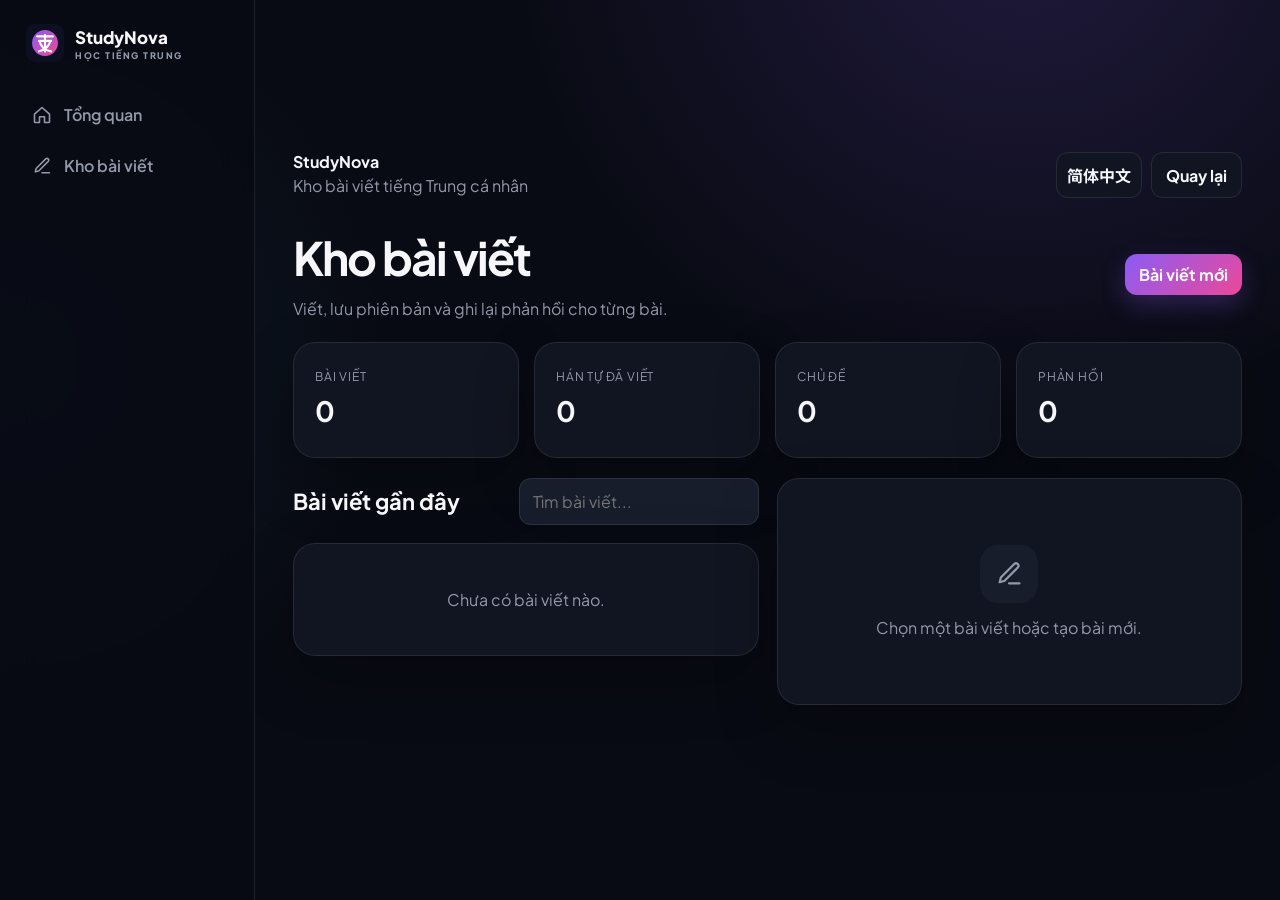
==== commit e4eb3fea: "fix: unify Vietnamese and Chinese translations" ====
--- a/chinesemaster_writing_vault.html
+++ b/chinesemaster_writing_vault.html
@@ -1,8 +1,8 @@
-<!doctype html><html lang="vi"><head><meta charset="utf-8"><meta name="viewport" content="width=device-width,initial-scale=1"><meta name="theme-color" content="#7c5cff"><title>Writing Vault — StudyNova Chinese</title><link rel="icon" href="assets/icon.svg"><link rel="manifest" href="manifest.webmanifest"><link rel="stylesheet" href="assets/styles.css"></head><body><div class="shell"><aside class="sidebar"><div class="brand"><img src="assets/icon.svg" alt=""><span>StudyNova<small>CHINESE LAB</small></span></div><nav class="nav"><a href="index.html"><svg class="icon" viewBox="0 0 24 24"><path d="m3 11 9-8 9 8v9a1 1 0 0 1-1 1h-5v-7H9v7H4a1 1 0 0 1-1-1z"/></svg><span id="backText">Tổng quan</span></a><a class="active" href="#"><svg class="icon" viewBox="0 0 24 24"><path d="M12 20h9M16.5 3.5a2.1 2.1 0 0 1 3 3L8 18l-4 1 1-4z"/></svg><span>Writing Vault</span></a></nav></aside><main class="main"><header class="topbar"><div><b>StudyNova Chinese</b><p class="lead" id="subtitle">Kho bài viết tiếng Trung cá nhân</p></div><div class="top-actions"><button class="icon-btn" id="langBtn">中文</button><a class="btn" href="index.html" id="backBtn">Quay lại</a></div></header><div class="section-head"><div><h1 id="title">写作 Writing Vault</h1><p class="lead" id="desc">Viết, lưu phiên bản và ghi lại phản hồi cho từng bài.</p></div><button class="btn primary" id="newBtn">Bài viết mới</button></div><div class="stats"><div class="card stat"><span class="label" id="essayLabel">Bài viết</span><strong id="essayCount">0</strong></div><div class="card stat"><span class="label" id="charLabel">Hán tự đã viết</span><strong id="charCount">0</strong></div><div class="card stat"><span class="label" id="topicLabel">Chủ đề</span><strong id="topicCount">0</strong></div><div class="card stat"><span class="label" id="correctionLabel">Phản hồi</span><strong id="correctionCount">0</strong></div></div><div class="vault-layout"><section><div class="section-head"><h2 id="listTitle">Bài viết gần đây</h2><input class="input" id="search" style="max-width:240px" placeholder="Tìm bài viết..."></div><div class="word-list" id="essayList"></div></section><section class="card" id="editor"><div class="empty"><div class="empty-icon"><svg class="icon" viewBox="0 0 24 24"><path d="M12 20h9M16.5 3.5a2.1 2.1 0 0 1 3 3L8 18l-4 1 1-4z"/></svg></div><span id="selectHint">Chọn một bài viết hoặc tạo bài mới.</span></div></section></div></main></div><div class="toast" id="toast"></div><script>
+<!doctype html><html lang="vi"><head><meta charset="utf-8"><meta name="viewport" content="width=device-width,initial-scale=1"><meta name="theme-color" content="#7c5cff"><title>Kho bài viết — StudyNova</title><link rel="icon" href="assets/icon.svg"><link rel="manifest" href="manifest.webmanifest"><link rel="stylesheet" href="assets/styles.css"><script src="assets/i18n.js"></script></head><body><div class="shell"><aside class="sidebar"><div class="brand"><img src="assets/icon.svg" alt=""><span>StudyNova<small data-brand-tagline>HỌC TIẾNG TRUNG</small></span></div><nav class="nav"><a href="index.html"><svg class="icon" viewBox="0 0 24 24"><path d="m3 11 9-8 9 8v9a1 1 0 0 1-1 1h-5v-7H9v7H4a1 1 0 0 1-1-1z"/></svg><span id="backText">Tổng quan</span></a><a class="active" href="#"><svg class="icon" viewBox="0 0 24 24"><path d="M12 20h9M16.5 3.5a2.1 2.1 0 0 1 3 3L8 18l-4 1 1-4z"/></svg><span id="vaultNavText">Kho bài viết</span></a></nav></aside><main class="main"><header class="topbar"><div><b>StudyNova</b><p class="lead" id="subtitle">Kho bài viết tiếng Trung cá nhân</p></div><div class="top-actions"><button class="icon-btn" id="langBtn">简体中文</button><a class="btn" href="index.html" id="backBtn">Quay lại</a></div></header><div class="section-head"><div><h1 id="title">Kho bài viết</h1><p class="lead" id="desc">Viết, lưu phiên bản và ghi lại phản hồi cho từng bài.</p></div><button class="btn primary" id="newBtn">Bài viết mới</button></div><div class="stats"><div class="card stat"><span class="label" id="essayLabel">Bài viết</span><strong id="essayCount">0</strong></div><div class="card stat"><span class="label" id="charLabel">Hán tự đã viết</span><strong id="charCount">0</strong></div><div class="card stat"><span class="label" id="topicLabel">Chủ đề</span><strong id="topicCount">0</strong></div><div class="card stat"><span class="label" id="correctionLabel">Phản hồi</span><strong id="correctionCount">0</strong></div></div><div class="vault-layout"><section><div class="section-head"><h2 id="listTitle">Bài viết gần đây</h2><input class="input" id="search" style="max-width:240px" placeholder="Tìm bài viết..."></div><div class="word-list" id="essayList"></div></section><section class="card" id="editor"><div class="empty"><div class="empty-icon"><svg class="icon" viewBox="0 0 24 24"><path d="M12 20h9M16.5 3.5a2.1 2.1 0 0 1 3 3L8 18l-4 1 1-4z"/></svg></div><span id="selectHint">Chọn một bài viết hoặc tạo bài mới.</span></div></section></div></main></div><div class="toast" id="toast"></div><script>
 const KEY='chinesewritingvault_data_v1';const defaults={essays:[],corrections:[],topics:['日常生活','学习与教育','旅行','工作','科技','文化'],importedVocab:[],darkMode:true,lastBackup:null};let S;try{S={...defaults,...JSON.parse(localStorage.getItem(KEY)||'{}')}}catch{S={...defaults}}S.essays=Array.isArray(S.essays)?S.essays:[];S.corrections=Array.isArray(S.corrections)?S.corrections:[];let lang='vi',active=null;
-const tx={vi:{subtitle:'Kho bài viết tiếng Trung cá nhân',back:'Quay lại',home:'Tổng quan',desc:'Viết, lưu phiên bản và ghi lại phản hồi cho từng bài.',new:'Bài viết mới',essays:'Bài viết',chars:'Hán tự đã viết',topics:'Chủ đề',feedback:'Phản hồi',recent:'Bài viết gần đây',search:'Tìm bài viết...',hint:'Chọn một bài viết hoặc tạo bài mới.',untitled:'Chưa có tiêu đề',title:'Tiêu đề',topic:'Chủ đề',content:'Nội dung tiếng Trung',notes:'Ghi chú / phản hồi',save:'Lưu bài',remove:'Xóa bài',saved:'Đã lưu bài viết.',empty:'Chưa có bài viết nào.'},zh:{subtitle:'你的个人中文写作空间',back:'返回',home:'概览',desc:'写作、保存版本，并记录每篇文章的反馈。',new:'新建文章',essays:'文章',chars:'已写汉字',topics:'主题',feedback:'反馈',recent:'最近文章',search:'搜索文章……',hint:'选择一篇文章或新建文章。',untitled:'未命名文章',title:'标题',topic:'主题',content:'中文正文',notes:'笔记 / 反馈',save:'保存文章',remove:'删除文章',saved:'文章已保存。',empty:'还没有文章。'}};const t=k=>tx[lang][k];const save=()=>localStorage.setItem(KEY,JSON.stringify(S));const esc=s=>String(s||'').replace(/[&<>"']/g,c=>({'&':'&amp;','<':'&lt;','>':'&gt;','"':'&quot;',"'":'&#39;'}[c]));
-function translate(){document.documentElement.lang=lang==='vi'?'vi':'zh-CN';subtitle.textContent=t('subtitle');backBtn.textContent=t('back');backText.textContent=t('home');desc.textContent=t('desc');newBtn.textContent=t('new');essayLabel.textContent=t('essays');charLabel.textContent=t('chars');topicLabel.textContent=t('topics');correctionLabel.textContent=t('feedback');listTitle.textContent=t('recent');search.placeholder=t('search');langBtn.textContent=lang==='vi'?'中文':'VI';render()}
-function render(){const q=search.value.toLowerCase(),items=S.essays.filter(e=>(e.title+' '+e.content+' '+e.topic).toLowerCase().includes(q));essayList.innerHTML=items.length?items.map(e=>`<article class="card feature" data-id="${e.id}"><span class="label">${esc(e.topic||'—')}</span><h3>${esc(e.title||t('untitled'))}</h3><p>${esc((e.content||'').slice(0,90))}</p><small class="muted">${new Date(e.updatedAt||e.createdAt).toLocaleDateString()}</small></article>`).join(''):`<div class="card empty">${t('empty')}</div>`;essayList.querySelectorAll('[data-id]').forEach(x=>x.onclick=()=>edit(x.dataset.id));essayCount.textContent=S.essays.length;charCount.textContent=S.essays.reduce((n,e)=>n+((e.content||'').match(/[\u3400-\u9fff]/g)||[]).length,0);topicCount.textContent=new Set(S.essays.map(e=>e.topic).filter(Boolean)).size;correctionCount.textContent=S.essays.filter(e=>e.notes).length;if(active)edit(active,false)}
-function edit(id,rerender=true){active=id;const e=S.essays.find(x=>x.id===id)||{id,createdAt:new Date().toISOString(),title:'',topic:'',content:'',notes:''};editor.innerHTML=`<form id="essayForm" class="form-grid"><div class="field full"><label>${t('title')}</label><input class="input" name="title" value="${esc(e.title)}"></div><div class="field full"><label>${t('topic')}</label><input class="input" name="topic" list="topics" value="${esc(e.topic)}"><datalist id="topics">${S.topics.map(x=>`<option>${esc(x)}</option>`).join('')}</datalist></div><div class="field full"><label>${t('content')}</label><textarea class="input" name="content" style="min-height:260px">${esc(e.content)}</textarea></div><div class="field full"><label>${t('notes')}</label><textarea class="input" name="notes">${esc(e.notes)}</textarea></div><div class="actions"><button class="btn primary" type="submit">${t('save')}</button><button class="btn" type="button" id="deleteBtn">${t('remove')}</button></div></form>`;essayForm.onsubmit=ev=>{ev.preventDefault();const data=Object.fromEntries(new FormData(ev.target));const i=S.essays.findIndex(x=>x.id===id),value={...e,...data,updatedAt:new Date().toISOString()};if(i<0)S.essays.unshift(value);else S.essays[i]=value;if(data.topic&&!S.topics.includes(data.topic))S.topics.push(data.topic);save();toast(t('saved'));render()};deleteBtn.onclick=()=>{if(confirm(t('remove')+'?')){S.essays=S.essays.filter(x=>x.id!==id);active=null;save();editor.innerHTML=`<div class="empty">${t('hint')}</div>`;render()}}}
-function toast(m){toastEl.textContent=m;toastEl.classList.add('show');setTimeout(()=>toastEl.classList.remove('show'),1800)}const toastEl=document.getElementById('toast');newBtn.onclick=()=>edit(crypto.randomUUID());search.oninput=render;langBtn.onclick=()=>{lang=lang==='vi'?'zh':'vi';translate()};translate();if('serviceWorker'in navigator)navigator.serviceWorker.register('./service-worker.js');
+const t=key=>StudyNovaI18n.get(lang,key);
+function translate(){document.documentElement.lang=lang;document.title=t('writing.pageTitle');document.querySelector('[data-brand-tagline]').textContent=t('brandTagline');subtitle.textContent=t('writing.subtitle');backBtn.textContent=t('writing.back');backText.textContent=t('nav.overview');vaultNavText.textContent=t('nav.writingVault');title.textContent=t('nav.writingVault');desc.textContent=t('writing.description');newBtn.textContent=t('writing.newEssay');essayLabel.textContent=t('writing.essays');charLabel.textContent=t('writing.characters');topicLabel.textContent=t('writing.topics');correctionLabel.textContent=t('writing.feedback');listTitle.textContent=t('writing.recent');search.placeholder=t('writing.search');selectHint.textContent=t('writing.selectHint');langBtn.textContent=lang==='vi'?'简体中文':'Tiếng Việt';render()}
+function render(){const q=search.value.toLowerCase(),items=S.essays.filter(e=>(e.title+' '+e.content+' '+e.topic).toLowerCase().includes(q));essayList.innerHTML=items.length?items.map(e=>`<article class="card feature" data-id="${e.id}"><span class="label">${esc(e.topic||'—')}</span><h3>${esc(e.title||t('writing.untitled'))}</h3><p>${esc((e.content||'').slice(0,90))}</p><small class="muted">${new Date(e.updatedAt||e.createdAt).toLocaleDateString()}</small></article>`).join(''):`<div class="card empty">${t('writing.empty')}</div>`;essayList.querySelectorAll('[data-id]').forEach(x=>x.onclick=()=>edit(x.dataset.id));essayCount.textContent=S.essays.length;charCount.textContent=S.essays.reduce((n,e)=>n+((e.content||'').match(/[\u3400-\u9fff]/g)||[]).length,0);topicCount.textContent=new Set(S.essays.map(e=>e.topic).filter(Boolean)).size;correctionCount.textContent=S.essays.filter(e=>e.notes).length;if(active)edit(active,false)}
+function edit(id,rerender=true){active=id;const e=S.essays.find(x=>x.id===id)||{id,createdAt:new Date().toISOString(),title:'',topic:'',content:'',notes:''};editor.innerHTML=`<form id="essayForm" class="form-grid"><div class="field full"><label>${t('writing.title')}</label><input class="input" name="title" value="${esc(e.title)}"></div><div class="field full"><label>${t('writing.topic')}</label><input class="input" name="topic" list="topics" value="${esc(e.topic)}"><datalist id="topics">${S.topics.map(x=>`<option>${esc(x)}</option>`).join('')}</datalist></div><div class="field full"><label>${t('writing.content')}</label><textarea class="input" name="content" style="min-height:260px">${esc(e.content)}</textarea></div><div class="field full"><label>${t('writing.notes')}</label><textarea class="input" name="notes">${esc(e.notes)}</textarea></div><div class="actions"><button class="btn primary" type="submit">${t('writing.save')}</button><button class="btn" type="button" id="deleteBtn">${t('writing.remove')}</button></div></form>`;essayForm.onsubmit=ev=>{ev.preventDefault();const data=Object.fromEntries(new FormData(ev.target));const i=S.essays.findIndex(x=>x.id===id),value={...e,...data,updatedAt:new Date().toISOString()};if(i<0)S.essays.unshift(value);else S.essays[i]=value;if(data.topic&&!S.topics.includes(data.topic))S.topics.push(data.topic);save();toast(t('writing.saved'));render()};deleteBtn.onclick=()=>{if(confirm(t('writing.remove')+'?')){S.essays=S.essays.filter(x=>x.id!==id);active=null;save();editor.innerHTML=`<div class="empty">${t('writing.selectHint')}</div>`;render()}}}
+function toast(m){toastEl.textContent=m;toastEl.classList.add('show');setTimeout(()=>toastEl.classList.remove('show'),1800)}const toastEl=document.getElementById('toast');newBtn.onclick=()=>edit(crypto.randomUUID());search.oninput=render;langBtn.onclick=()=>{lang=lang==='vi'?'zh-CN':'vi';translate()};translate();if('serviceWorker'in navigator)navigator.serviceWorker.register('./service-worker.js');
 </script></body></html>
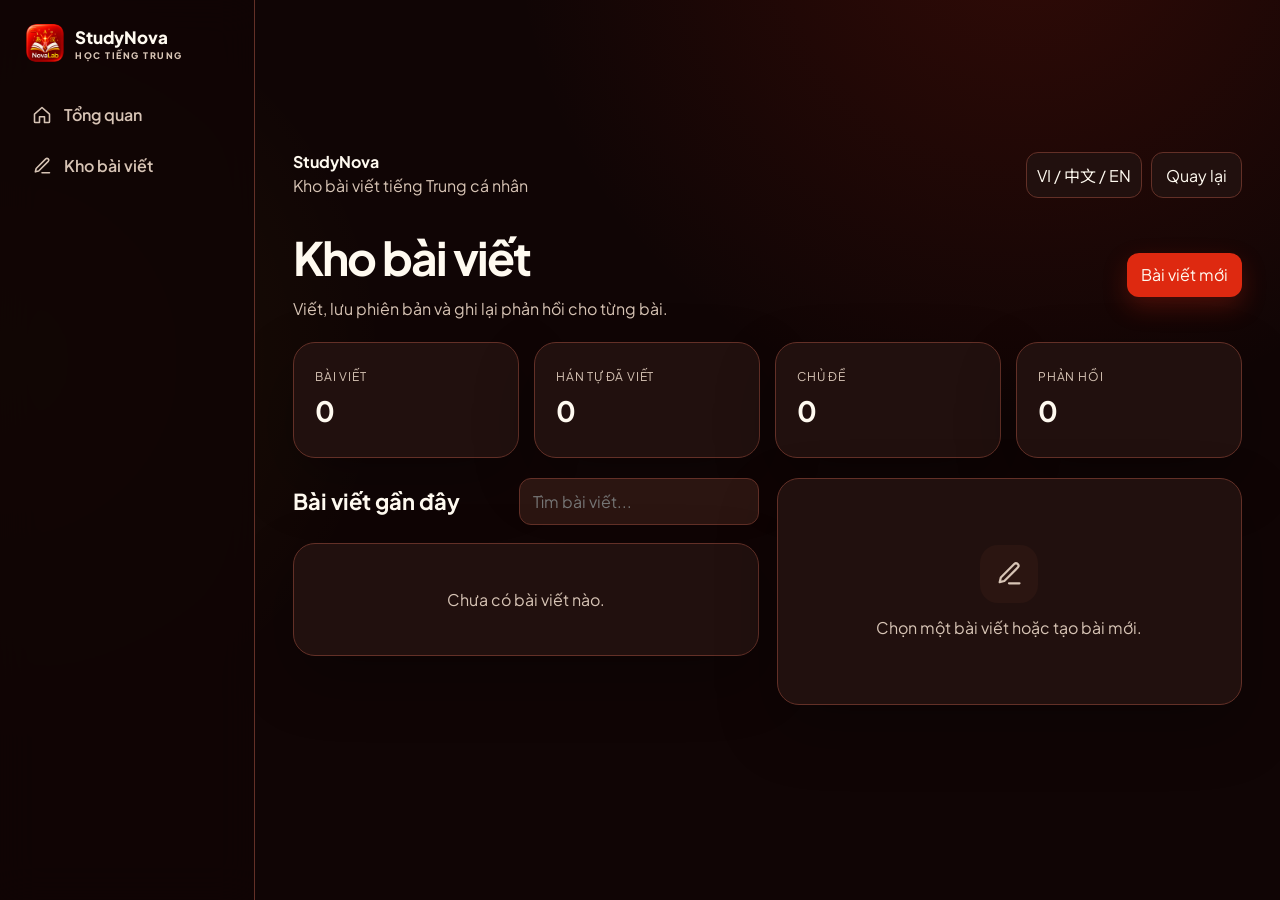
==== commit f76bfe7a: "feat: refresh branding and add multilingual PWA install" ====
--- a/chinesemaster_writing_vault.html
+++ b/chinesemaster_writing_vault.html
@@ -1,8 +1,8 @@
-<!doctype html><html lang="vi"><head><meta charset="utf-8"><meta name="viewport" content="width=device-width,initial-scale=1"><meta name="theme-color" content="#7c5cff"><title>Kho bài viết — StudyNova</title><link rel="icon" href="assets/icon.svg"><link rel="manifest" href="manifest.webmanifest"><link rel="stylesheet" href="assets/styles.css"><script src="assets/i18n.js"></script></head><body><div class="shell"><aside class="sidebar"><div class="brand"><img src="assets/icon.svg" alt=""><span>StudyNova<small data-brand-tagline>HỌC TIẾNG TRUNG</small></span></div><nav class="nav"><a href="index.html"><svg class="icon" viewBox="0 0 24 24"><path d="m3 11 9-8 9 8v9a1 1 0 0 1-1 1h-5v-7H9v7H4a1 1 0 0 1-1-1z"/></svg><span id="backText">Tổng quan</span></a><a class="active" href="#"><svg class="icon" viewBox="0 0 24 24"><path d="M12 20h9M16.5 3.5a2.1 2.1 0 0 1 3 3L8 18l-4 1 1-4z"/></svg><span id="vaultNavText">Kho bài viết</span></a></nav></aside><main class="main"><header class="topbar"><div><b>StudyNova</b><p class="lead" id="subtitle">Kho bài viết tiếng Trung cá nhân</p></div><div class="top-actions"><button class="icon-btn" id="langBtn">简体中文</button><a class="btn" href="index.html" id="backBtn">Quay lại</a></div></header><div class="section-head"><div><h1 id="title">Kho bài viết</h1><p class="lead" id="desc">Viết, lưu phiên bản và ghi lại phản hồi cho từng bài.</p></div><button class="btn primary" id="newBtn">Bài viết mới</button></div><div class="stats"><div class="card stat"><span class="label" id="essayLabel">Bài viết</span><strong id="essayCount">0</strong></div><div class="card stat"><span class="label" id="charLabel">Hán tự đã viết</span><strong id="charCount">0</strong></div><div class="card stat"><span class="label" id="topicLabel">Chủ đề</span><strong id="topicCount">0</strong></div><div class="card stat"><span class="label" id="correctionLabel">Phản hồi</span><strong id="correctionCount">0</strong></div></div><div class="vault-layout"><section><div class="section-head"><h2 id="listTitle">Bài viết gần đây</h2><input class="input" id="search" style="max-width:240px" placeholder="Tìm bài viết..."></div><div class="word-list" id="essayList"></div></section><section class="card" id="editor"><div class="empty"><div class="empty-icon"><svg class="icon" viewBox="0 0 24 24"><path d="M12 20h9M16.5 3.5a2.1 2.1 0 0 1 3 3L8 18l-4 1 1-4z"/></svg></div><span id="selectHint">Chọn một bài viết hoặc tạo bài mới.</span></div></section></div></main></div><div class="toast" id="toast"></div><script>
-const KEY='chinesewritingvault_data_v1';const defaults={essays:[],corrections:[],topics:['日常生活','学习与教育','旅行','工作','科技','文化'],importedVocab:[],darkMode:true,lastBackup:null};let S;try{S={...defaults,...JSON.parse(localStorage.getItem(KEY)||'{}')}}catch{S={...defaults}}S.essays=Array.isArray(S.essays)?S.essays:[];S.corrections=Array.isArray(S.corrections)?S.corrections:[];let lang='vi',active=null;
+<!doctype html><html lang="vi"><head><meta charset="utf-8"><meta name="viewport" content="width=device-width,initial-scale=1"><meta name="theme-color" content="#DE2910"><title>Kho bài viết — StudyNova</title><link rel="icon" type="image/png" sizes="192x192" href="novalab-chinese-4-icons/icon-192.png"><link rel="icon" type="image/png" sizes="512x512" href="novalab-chinese-4-icons/icon-512.png"><link rel="apple-touch-icon" sizes="180x180" href="novalab-chinese-4-icons/apple-touch-icon.png"><link rel="manifest" href="manifest.webmanifest"><link rel="stylesheet" href="assets/styles.css"><script src="assets/i18n.js"></script></head><body><div class="shell"><aside class="sidebar"><div class="brand"><img src="novalab-chinese-4-icons/icon-192.png" alt="NovaLab Chinese"><span>StudyNova<small data-brand-tagline>HỌC TIẾNG TRUNG</small></span></div><nav class="nav"><a href="index.html"><svg class="icon" viewBox="0 0 24 24"><path d="m3 11 9-8 9 8v9a1 1 0 0 1-1 1h-5v-7H9v7H4a1 1 0 0 1-1-1z"/></svg><span id="backText">Tổng quan</span></a><a class="active" href="#"><svg class="icon" viewBox="0 0 24 24"><path d="M12 20h9M16.5 3.5a2.1 2.1 0 0 1 3 3L8 18l-4 1 1-4z"/></svg><span id="vaultNavText">Kho bài viết</span></a></nav></aside><main class="main"><header class="topbar"><div><b>StudyNova</b><p class="lead" id="subtitle">Kho bài viết tiếng Trung cá nhân</p></div><div class="top-actions"><div class="language-picker"><button class="icon-btn language-trigger" id="langBtn" aria-label="Ngôn ngữ" aria-expanded="false">VI / 中文 / EN</button><div class="language-menu" id="languageMenu" role="menu"><button data-language="vi" role="menuitemradio">Tiếng Việt</button><button data-language="zh" role="menuitemradio">中文</button><button data-language="en" role="menuitemradio">English</button></div></div><a class="btn" href="index.html" id="backBtn">Quay lại</a></div></header><div class="section-head"><div><h1 id="title">Kho bài viết</h1><p class="lead" id="desc">Viết, lưu phiên bản và ghi lại phản hồi cho từng bài.</p></div><button class="btn primary" id="newBtn">Bài viết mới</button></div><div class="stats"><div class="card stat"><span class="label" id="essayLabel">Bài viết</span><strong id="essayCount">0</strong></div><div class="card stat"><span class="label" id="charLabel">Hán tự đã viết</span><strong id="charCount">0</strong></div><div class="card stat"><span class="label" id="topicLabel">Chủ đề</span><strong id="topicCount">0</strong></div><div class="card stat"><span class="label" id="correctionLabel">Phản hồi</span><strong id="correctionCount">0</strong></div></div><div class="vault-layout"><section><div class="section-head"><h2 id="listTitle">Bài viết gần đây</h2><input class="input" id="search" style="max-width:240px" placeholder="Tìm bài viết..."></div><div class="word-list" id="essayList"></div></section><section class="card" id="editor"><div class="empty"><div class="empty-icon"><svg class="icon" viewBox="0 0 24 24"><path d="M12 20h9M16.5 3.5a2.1 2.1 0 0 1 3 3L8 18l-4 1 1-4z"/></svg></div><span id="selectHint">Chọn một bài viết hoặc tạo bài mới.</span></div></section></div></main></div><div class="toast" id="toast"></div><script>
+const KEY='chinesewritingvault_data_v1';const defaults={essays:[],corrections:[],topics:['日常生活','学习与教育','旅行','工作','科技','文化'],importedVocab:[],darkMode:true,lastBackup:null};let S;try{S={...defaults,...JSON.parse(localStorage.getItem(KEY)||'{}')}}catch{S={...defaults}}const MAIN_KEY='chinesemaster_data_v1';let mainState;try{mainState=JSON.parse(localStorage.getItem(MAIN_KEY)||'{}')}catch{mainState={}}mainState.settings=mainState.settings||{};S.essays=Array.isArray(S.essays)?S.essays:[];S.corrections=Array.isArray(S.corrections)?S.corrections:[];let lang=StudyNovaI18n.normalize(mainState.settings.lang),active=null;document.documentElement.dataset.theme=mainState.settings.theme==='light'?'light':'dark';document.body.classList.toggle('light',mainState.settings.theme==='light');
 const t=key=>StudyNovaI18n.get(lang,key);
-function translate(){document.documentElement.lang=lang;document.title=t('writing.pageTitle');document.querySelector('[data-brand-tagline]').textContent=t('brandTagline');subtitle.textContent=t('writing.subtitle');backBtn.textContent=t('writing.back');backText.textContent=t('nav.overview');vaultNavText.textContent=t('nav.writingVault');title.textContent=t('nav.writingVault');desc.textContent=t('writing.description');newBtn.textContent=t('writing.newEssay');essayLabel.textContent=t('writing.essays');charLabel.textContent=t('writing.characters');topicLabel.textContent=t('writing.topics');correctionLabel.textContent=t('writing.feedback');listTitle.textContent=t('writing.recent');search.placeholder=t('writing.search');selectHint.textContent=t('writing.selectHint');langBtn.textContent=lang==='vi'?'简体中文':'Tiếng Việt';render()}
+function translate(){document.documentElement.lang=lang==='zh'?'zh-CN':lang;document.title=t('writing.pageTitle');document.querySelector('[data-brand-tagline]').textContent=t('brandTagline');subtitle.textContent=t('writing.subtitle');backBtn.textContent=t('writing.back');backText.textContent=t('nav.overview');vaultNavText.textContent=t('nav.writingVault');title.textContent=t('nav.writingVault');desc.textContent=t('writing.description');newBtn.textContent=t('writing.newEssay');essayLabel.textContent=t('writing.essays');charLabel.textContent=t('writing.characters');topicLabel.textContent=t('writing.topics');correctionLabel.textContent=t('writing.feedback');listTitle.textContent=t('writing.recent');search.placeholder=t('writing.search');selectHint.textContent=t('writing.selectHint');langBtn.setAttribute('aria-label',t('common.language'));document.querySelectorAll('[data-language]').forEach(e=>e.setAttribute('aria-checked',String(e.dataset.language===lang)));window.dispatchEvent(new CustomEvent('studynova:language',{detail:{lang}}));render()}
 function render(){const q=search.value.toLowerCase(),items=S.essays.filter(e=>(e.title+' '+e.content+' '+e.topic).toLowerCase().includes(q));essayList.innerHTML=items.length?items.map(e=>`<article class="card feature" data-id="${e.id}"><span class="label">${esc(e.topic||'—')}</span><h3>${esc(e.title||t('writing.untitled'))}</h3><p>${esc((e.content||'').slice(0,90))}</p><small class="muted">${new Date(e.updatedAt||e.createdAt).toLocaleDateString()}</small></article>`).join(''):`<div class="card empty">${t('writing.empty')}</div>`;essayList.querySelectorAll('[data-id]').forEach(x=>x.onclick=()=>edit(x.dataset.id));essayCount.textContent=S.essays.length;charCount.textContent=S.essays.reduce((n,e)=>n+((e.content||'').match(/[\u3400-\u9fff]/g)||[]).length,0);topicCount.textContent=new Set(S.essays.map(e=>e.topic).filter(Boolean)).size;correctionCount.textContent=S.essays.filter(e=>e.notes).length;if(active)edit(active,false)}
 function edit(id,rerender=true){active=id;const e=S.essays.find(x=>x.id===id)||{id,createdAt:new Date().toISOString(),title:'',topic:'',content:'',notes:''};editor.innerHTML=`<form id="essayForm" class="form-grid"><div class="field full"><label>${t('writing.title')}</label><input class="input" name="title" value="${esc(e.title)}"></div><div class="field full"><label>${t('writing.topic')}</label><input class="input" name="topic" list="topics" value="${esc(e.topic)}"><datalist id="topics">${S.topics.map(x=>`<option>${esc(x)}</option>`).join('')}</datalist></div><div class="field full"><label>${t('writing.content')}</label><textarea class="input" name="content" style="min-height:260px">${esc(e.content)}</textarea></div><div class="field full"><label>${t('writing.notes')}</label><textarea class="input" name="notes">${esc(e.notes)}</textarea></div><div class="actions"><button class="btn primary" type="submit">${t('writing.save')}</button><button class="btn" type="button" id="deleteBtn">${t('writing.remove')}</button></div></form>`;essayForm.onsubmit=ev=>{ev.preventDefault();const data=Object.fromEntries(new FormData(ev.target));const i=S.essays.findIndex(x=>x.id===id),value={...e,...data,updatedAt:new Date().toISOString()};if(i<0)S.essays.unshift(value);else S.essays[i]=value;if(data.topic&&!S.topics.includes(data.topic))S.topics.push(data.topic);save();toast(t('writing.saved'));render()};deleteBtn.onclick=()=>{if(confirm(t('writing.remove')+'?')){S.essays=S.essays.filter(x=>x.id!==id);active=null;save();editor.innerHTML=`<div class="empty">${t('writing.selectHint')}</div>`;render()}}}
-function toast(m){toastEl.textContent=m;toastEl.classList.add('show');setTimeout(()=>toastEl.classList.remove('show'),1800)}const toastEl=document.getElementById('toast');newBtn.onclick=()=>edit(crypto.randomUUID());search.oninput=render;langBtn.onclick=()=>{lang=lang==='vi'?'zh-CN':'vi';translate()};translate();if('serviceWorker'in navigator)navigator.serviceWorker.register('./service-worker.js');
-</script></body></html>
+function toast(m){toastEl.textContent=m;toastEl.classList.add('show');setTimeout(()=>toastEl.classList.remove('show'),1800)}const toastEl=document.getElementById('toast');newBtn.onclick=()=>edit(crypto.randomUUID());search.oninput=render;langBtn.onclick=()=>{const open=languageMenu.classList.toggle('open');langBtn.setAttribute('aria-expanded',String(open))};document.querySelectorAll('[data-language]').forEach(button=>button.onclick=()=>{lang=button.dataset.language;mainState.settings.lang=lang;localStorage.setItem(MAIN_KEY,JSON.stringify(mainState));languageMenu.classList.remove('open');langBtn.setAttribute('aria-expanded','false');translate()});document.addEventListener('click',event=>{if(!event.target.closest('.language-picker'))languageMenu.classList.remove('open')});translate();
+</script><script src="assets/pwa.js"></script></body></html>
--- a/assets/styles.css
+++ b/assets/styles.css
@@ -1,2 +1,4 @@
 @import url('https://fonts.googleapis.com/css2?family=Noto+Sans+SC:wght@400;500;600;700;800&family=Plus+Jakarta+Sans:wght@400;500;600;700;800&display=swap');
-:root{--bg:#090b14;--surface:#111521;--surface2:#181d2c;--text:#f7f7fb;--muted:#9299aa;--line:rgba(255,255,255,.09);--primary:#8b5cf6;--pink:#ec4899;--cyan:#22d3ee;--green:#34d399;--danger:#fb7185;--shadow:0 24px 60px rgba(0,0,0,.28);--radius:22px}*{box-sizing:border-box}html{scroll-behavior:smooth}body{margin:0;font-family:"Plus Jakarta Sans",Manrope,"Noto Sans SC",sans-serif;background:radial-gradient(circle at 80% -10%,rgba(139,92,246,.18),transparent 36%),radial-gradient(circle at 0 40%,rgba(34,211,238,.08),transparent 28%),var(--bg);color:var(--text);min-height:100vh}body.light{--bg:#f7f7fc;--surface:#fff;--surface2:#f0f1f8;--text:#171927;--muted:#686e7e;--line:rgba(20,20,40,.1);--shadow:0 24px 55px rgba(45,35,80,.1)}button,input,select,textarea{font:inherit}.icon{width:20px;height:20px;fill:none;stroke:currentColor;stroke-width:1.9;stroke-linecap:round;stroke-linejoin:round}.shell{display:grid;grid-template-columns:255px 1fr;min-height:100vh}.sidebar{position:sticky;top:0;height:100vh;border-right:1px solid var(--line);padding:24px 18px;background:color-mix(in srgb,var(--bg) 88%,transparent);backdrop-filter:blur(18px)}.brand{display:flex;align-items:center;gap:11px;font-weight:800;font-size:17px;margin:0 8px 30px}.brand img{width:38px;height:38px}.brand small{display:block;color:var(--muted);font-size:9px;letter-spacing:1.5px;margin-top:2px}.nav{display:grid;gap:6px}.nav button,.nav a{border:0;background:transparent;color:var(--muted);display:flex;align-items:center;gap:12px;padding:12px 14px;border-radius:12px;text-decoration:none;cursor:pointer;font-weight:600;text-align:left}.nav button:hover,.nav button.active,.nav a:hover{color:var(--text);background:var(--surface2)}.nav button.active{box-shadow:inset 3px 0 var(--primary)}.sidebar-foot{position:absolute;bottom:22px;left:18px;right:18px}.streak{padding:15px;border:1px solid var(--line);border-radius:16px;background:linear-gradient(135deg,rgba(139,92,246,.15),rgba(236,72,153,.08))}.main{padding:26px 38px 70px;max-width:1500px;width:100%;margin:auto}.topbar{display:flex;justify-content:space-between;align-items:center;margin-bottom:28px}.top-actions{display:flex;gap:9px}.icon-btn,.btn{border:1px solid var(--line);background:var(--surface);color:var(--text);border-radius:12px;padding:10px 14px;display:inline-flex;align-items:center;justify-content:center;gap:8px;cursor:pointer;text-decoration:none;font-weight:700}.icon-btn{padding:10px}.btn.primary{border:0;background:linear-gradient(135deg,var(--primary),var(--pink));box-shadow:0 10px 25px rgba(139,92,246,.25)}.btn.ghost{background:transparent}.page{display:none;animation:rise .3s ease}.page.active{display:block}@keyframes rise{from{opacity:0;transform:translateY(6px)}}h1{font-size:clamp(29px,4vw,46px);letter-spacing:-1.8px;margin:0 0 9px}h2{font-size:22px;margin:0}h3{margin:0 0 8px}.lead{color:var(--muted);margin:0;line-height:1.7}.hero{display:grid;grid-template-columns:1.4fr .7fr;gap:20px;padding:30px;border:1px solid var(--line);border-radius:28px;background:linear-gradient(125deg,rgba(139,92,246,.14),rgba(17,21,33,.4) 50%,rgba(34,211,238,.08));overflow:hidden}.hero-word{font:800 110px "Noto Sans SC";line-height:1;color:transparent;-webkit-text-stroke:1px rgba(255,255,255,.23);text-align:center}.actions{display:flex;flex-wrap:wrap;gap:10px;margin-top:23px}.stats{display:grid;grid-template-columns:repeat(4,1fr);gap:15px;margin:20px 0}.card{background:var(--surface);border:1px solid var(--line);border-radius:var(--radius);padding:21px;box-shadow:var(--shadow)}.stat strong{font-size:28px;display:block;margin:8px 0}.label{font-size:12px;color:var(--muted);text-transform:uppercase;letter-spacing:.8px}.grid{display:grid;grid-template-columns:repeat(3,1fr);gap:16px}.feature{cursor:pointer;transition:.2s}.feature:hover{transform:translateY(-3px);border-color:color-mix(in srgb,var(--primary) 50%,var(--line))}.feature .badge{width:42px;height:42px;display:grid;place-items:center;border-radius:13px;background:rgba(139,92,246,.15);color:#b59aff;margin-bottom:20px}.feature p{color:var(--muted);font-size:14px;line-height:1.55}.section-head{display:flex;justify-content:space-between;align-items:center;margin-bottom:18px}.form-grid{display:grid;grid-template-columns:repeat(2,1fr);gap:13px}.field{display:grid;gap:7px}.field.full{grid-column:1/-1}.field label{color:var(--muted);font-size:12px;font-weight:700}.input{width:100%;border:1px solid var(--line);background:var(--surface2);color:var(--text);border-radius:12px;padding:12px 13px;outline:none}.input:focus{border-color:var(--primary)}textarea.input{min-height:100px;resize:vertical}.word-list{display:grid;gap:10px;margin-top:18px}.word-row{display:grid;grid-template-columns:1.2fr 1fr 1.5fr auto;align-items:center;gap:12px;padding:14px 16px;background:var(--surface);border:1px solid var(--line);border-radius:15px}.hanzi{font:700 21px "Noto Sans SC"}.pinyin{color:var(--cyan)}.muted{color:var(--muted)}.progress{height:7px;background:var(--surface2);border-radius:9px;overflow:hidden}.progress i{height:100%;display:block;background:linear-gradient(90deg,var(--primary),var(--pink));border-radius:9px}.empty{text-align:center;padding:45px;color:var(--muted)}.empty .empty-icon{width:58px;height:58px;margin:auto auto 14px;border-radius:18px;background:var(--surface2);display:grid;place-items:center}.empty .icon{width:28px;height:28px}.toast{position:fixed;right:24px;bottom:24px;background:var(--text);color:var(--bg);padding:13px 18px;border-radius:13px;font-weight:700;box-shadow:var(--shadow);transform:translateY(90px);opacity:0;transition:.25s;z-index:20}.toast.show{transform:none;opacity:1}.modal{position:fixed;inset:0;background:rgba(0,0,0,.58);display:none;place-items:center;padding:20px;z-index:30;backdrop-filter:blur(8px)}.modal.open{display:grid}.modal-box{max-width:620px;width:100%;background:var(--surface);border:1px solid var(--line);border-radius:24px;padding:25px;max-height:90vh;overflow:auto}.quiz{text-align:center;padding:40px}.quiz .hanzi{font-size:70px}.mobile-nav{display:none}.vault-layout{display:grid;grid-template-columns:1fr 1fr;gap:18px}.essay{white-space:pre-wrap;line-height:1.8}@media(max-width:900px){.shell{display:block}.sidebar{display:none}.main{padding:20px 18px 100px}.hero{grid-template-columns:1fr}.hero-word{display:none}.stats{grid-template-columns:repeat(2,1fr)}.grid{grid-template-columns:1fr 1fr}.mobile-nav{position:fixed;display:flex;bottom:0;left:0;right:0;z-index:10;background:color-mix(in srgb,var(--bg) 92%,transparent);border-top:1px solid var(--line);backdrop-filter:blur(16px);justify-content:space-around;padding:8px}.mobile-nav button{background:transparent;border:0;color:var(--muted);padding:7px;display:grid;justify-items:center;gap:3px;font-size:9px}.mobile-nav .icon{width:21px}.mobile-nav button.active{color:var(--primary)}}@media(max-width:600px){.grid,.form-grid,.vault-layout{grid-template-columns:1fr}.field.full{grid-column:auto}.word-row{grid-template-columns:1fr auto}.word-row .meaning{grid-column:1/-1}.stats{gap:9px}.card{padding:17px}.topbar .lead{display:none}}
+:root,[data-theme="dark"]{--bg:#100505;--bg-elevated:#180807;--surface:#21100e;--surface-2:#2b1511;--primary:#de2910;--primary-hover:#f13a20;--primary-pressed:#b91e0c;--accent:#ffde00;--accent-soft:#ffe866;--text:#fffaf0;--text-muted:#d7c4b5;--border:#633027;--focus:#ffde00;--surface2:var(--surface-2);--muted:var(--text-muted);--line:var(--border);--pink:#ffde00;--cyan:#ffe866;--green:#34d399;--danger:#fb7185;--shadow:0 24px 60px rgba(0,0,0,.28);--radius:22px}[data-theme="light"],body.light{--bg:#fff8f2;--bg-elevated:#ffffff;--surface:#fffdf9;--surface-2:#fbe9df;--primary:#cf2310;--primary-hover:#e9321b;--primary-pressed:#a91809;--accent:#b88600;--accent-soft:#fff0a6;--text:#2b100b;--text-muted:#75584f;--border:#e5b8aa;--focus:#b88600;--surface2:var(--surface-2);--muted:var(--text-muted);--line:var(--border);--shadow:0 24px 55px rgba(73,21,12,.1)}*{box-sizing:border-box}html{scroll-behavior:smooth}body{margin:0;font-family:"Plus Jakarta Sans",Manrope,"Noto Sans SC",sans-serif;background:radial-gradient(circle at 80% -10%,rgba(222,41,16,.16),transparent 36%),radial-gradient(circle at 0 40%,rgba(255,222,0,.06),transparent 28%),var(--bg);color:var(--text);min-height:100vh}button,input,select,textarea{font:inherit}.icon{width:20px;height:20px;fill:none;stroke:currentColor;stroke-width:1.9;stroke-linecap:round;stroke-linejoin:round}.shell{display:grid;grid-template-columns:255px 1fr;min-height:100vh}.sidebar{position:sticky;top:0;height:100vh;border-right:1px solid var(--line);padding:24px 18px;background:color-mix(in srgb,var(--bg) 88%,transparent);backdrop-filter:blur(18px)}.brand{display:flex;align-items:center;gap:11px;font-weight:800;font-size:17px;margin:0 8px 30px}.brand img{width:38px;height:38px}.brand small{display:block;color:var(--muted);font-size:9px;letter-spacing:1.5px;margin-top:2px}.nav{display:grid;gap:6px}.nav button,.nav a{border:0;background:transparent;color:var(--muted);display:flex;align-items:center;gap:12px;padding:12px 14px;border-radius:12px;text-decoration:none;cursor:pointer;font-weight:600;text-align:left}.nav button:hover,.nav button.active,.nav a:hover{color:var(--text);background:var(--surface2)}.nav button.active{box-shadow:inset 3px 0 var(--primary)}.sidebar-foot{position:absolute;bottom:22px;left:18px;right:18px}.streak{padding:15px;border:1px solid var(--line);border-radius:16px;background:linear-gradient(135deg,rgba(222,41,16,.15),rgba(255,222,0,.08))}.main{padding:26px 38px 70px;max-width:1500px;width:100%;margin:auto}.topbar{display:flex;justify-content:space-between;align-items:center;margin-bottom:28px}.top-actions{display:flex;gap:9px}.icon-btn,.btn{border:1px solid var(--line);background:var(--surface);color:var(--text);border-radius:12px;padding:10px 14px;display:inline-flex;align-items:center;justify-content:center;gap:8px;cursor:pointer;text-decoration:none;font-weight:700}.icon-btn{padding:10px}.btn.primary{border:0;background:var(--primary);color:#fffaf0;box-shadow:0 10px 25px rgba(222,41,16,.25)}.btn.ghost{background:transparent}.page{display:none;animation:rise .3s ease}.page.active{display:block}@keyframes rise{from{opacity:0;transform:translateY(6px)}}h1{font-size:clamp(29px,4vw,46px);letter-spacing:-1.8px;margin:0 0 9px}h2{font-size:22px;margin:0}h3{margin:0 0 8px}.lead{color:var(--muted);margin:0;line-height:1.7}.hero{display:grid;grid-template-columns:1.4fr .7fr;gap:20px;padding:30px;border:1px solid var(--line);border-radius:28px;background:linear-gradient(125deg,rgba(222,41,16,.14),rgba(17,21,33,.4) 50%,rgba(255,222,0,.06));overflow:hidden}.hero-word{font:800 110px "Noto Sans SC";line-height:1;color:transparent;-webkit-text-stroke:1px rgba(255,255,255,.23);text-align:center}.actions{display:flex;flex-wrap:wrap;gap:10px;margin-top:23px}.stats{display:grid;grid-template-columns:repeat(4,1fr);gap:15px;margin:20px 0}.card{background:var(--surface);border:1px solid var(--line);border-radius:var(--radius);padding:21px;box-shadow:var(--shadow)}.stat strong{font-size:28px;display:block;margin:8px 0}.label{font-size:12px;color:var(--muted);text-transform:uppercase;letter-spacing:.8px}.grid{display:grid;grid-template-columns:repeat(3,1fr);gap:16px}.feature{cursor:pointer;transition:.2s}.feature:hover{transform:translateY(-3px);border-color:color-mix(in srgb,var(--primary) 50%,var(--line))}.feature .badge{width:42px;height:42px;display:grid;place-items:center;border-radius:13px;background:rgba(222,41,16,.15);color:var(--accent-soft);margin-bottom:20px}.feature p{color:var(--muted);font-size:14px;line-height:1.55}.section-head{display:flex;justify-content:space-between;align-items:center;margin-bottom:18px}.form-grid{display:grid;grid-template-columns:repeat(2,1fr);gap:13px}.field{display:grid;gap:7px}.field.full{grid-column:1/-1}.field label{color:var(--muted);font-size:12px;font-weight:700}.input{width:100%;border:1px solid var(--line);background:var(--surface2);color:var(--text);border-radius:12px;padding:12px 13px;outline:none}.input:focus{border-color:var(--primary)}textarea.input{min-height:100px;resize:vertical}.word-list{display:grid;gap:10px;margin-top:18px}.word-row{display:grid;grid-template-columns:1.2fr 1fr 1.5fr auto;align-items:center;gap:12px;padding:14px 16px;background:var(--surface);border:1px solid var(--line);border-radius:15px}.hanzi{font:700 21px "Noto Sans SC"}.pinyin{color:var(--cyan)}.muted{color:var(--muted)}.progress{height:7px;background:var(--surface2);border-radius:9px;overflow:hidden}.progress i{height:100%;display:block;background:linear-gradient(90deg,var(--primary),var(--accent));border-radius:9px}.empty{text-align:center;padding:45px;color:var(--muted)}.empty .empty-icon{width:58px;height:58px;margin:auto auto 14px;border-radius:18px;background:var(--surface2);display:grid;place-items:center}.empty .icon{width:28px;height:28px}.toast{position:fixed;right:24px;bottom:24px;background:var(--text);color:var(--bg);padding:13px 18px;border-radius:13px;font-weight:700;box-shadow:var(--shadow);transform:translateY(90px);opacity:0;transition:.25s;z-index:20}.toast.show{transform:none;opacity:1}.modal{position:fixed;inset:0;background:rgba(0,0,0,.58);display:none;place-items:center;padding:20px;z-index:30;backdrop-filter:blur(8px)}.modal.open{display:grid}.modal-box{max-width:620px;width:100%;background:var(--surface);border:1px solid var(--line);border-radius:24px;padding:25px;max-height:90vh;overflow:auto}.quiz{text-align:center;padding:40px}.quiz .hanzi{font-size:70px}.mobile-nav{display:none}.vault-layout{display:grid;grid-template-columns:1fr 1fr;gap:18px}.essay{white-space:pre-wrap;line-height:1.8}@media(max-width:900px){.shell{display:block}.sidebar{display:none}.main{padding:20px 18px 100px}.hero{grid-template-columns:1fr}.hero-word{display:none}.stats{grid-template-columns:repeat(2,1fr)}.grid{grid-template-columns:1fr 1fr}.mobile-nav{position:fixed;display:flex;bottom:0;left:0;right:0;z-index:10;background:color-mix(in srgb,var(--bg) 92%,transparent);border-top:1px solid var(--line);backdrop-filter:blur(16px);justify-content:space-around;padding:8px}.mobile-nav button{background:transparent;border:0;color:var(--muted);padding:7px;display:grid;justify-items:center;gap:3px;font-size:9px}.mobile-nav .icon{width:21px}.mobile-nav button.active{color:var(--primary)}}@media(max-width:600px){.grid,.form-grid,.vault-layout{grid-template-columns:1fr}.field.full{grid-column:auto}.word-row{grid-template-columns:1fr auto}.word-row .meaning{grid-column:1/-1}.stats{gap:9px}.card{padding:17px}.topbar .lead{display:none}}
+
+.brand img{object-fit:contain;border-radius:9px}.brand-accent{color:var(--primary)}.btn,.icon-btn,.nav button,.language-menu button{min-height:44px;font:inherit}.btn:hover,.icon-btn:hover{border-color:var(--primary);background:var(--surface-2)}.btn.primary:hover{background:var(--primary-hover)}.btn.primary:active{background:var(--primary-pressed)}button:disabled{opacity:.48;cursor:not-allowed}.btn:focus-visible,.icon-btn:focus-visible,.nav button:focus-visible,.nav a:focus-visible,.input:focus-visible,.language-menu button:focus-visible{outline:3px solid var(--focus);outline-offset:2px}.language-picker{position:relative}.language-menu{display:none;position:absolute;right:0;top:calc(100% + 8px);z-index:40;min-width:170px;padding:6px;border:1px solid var(--border);border-radius:14px;background:var(--surface);box-shadow:var(--shadow)}.language-menu.open{display:grid}.language-menu button{border:0;border-radius:9px;padding:9px 12px;text-align:left;color:var(--text);background:transparent;cursor:pointer}.language-menu button[aria-checked="true"]{background:var(--surface-2);box-shadow:inset 3px 0 var(--primary)}.install-button{white-space:nowrap}.install-button[hidden]{display:none}.install-dialog{max-width:520px}.offline{min-height:100vh;display:grid;place-content:center;justify-items:center;gap:18px;padding:24px;text-align:center}.offline img{width:128px;height:128px;object-fit:contain;border-radius:24px}:lang(zh),[lang="zh-CN"]{font-family:"Noto Sans SC","Microsoft YaHei","PingFang SC",sans-serif}@media(max-width:600px){.language-trigger{width:44px;overflow:hidden;font-size:0}.language-trigger:before{content:"文";font:700 16px "Noto Sans SC",sans-serif}.install-button{font-size:12px;padding:8px}.top-actions{gap:6px}.topbar{align-items:flex-start}}
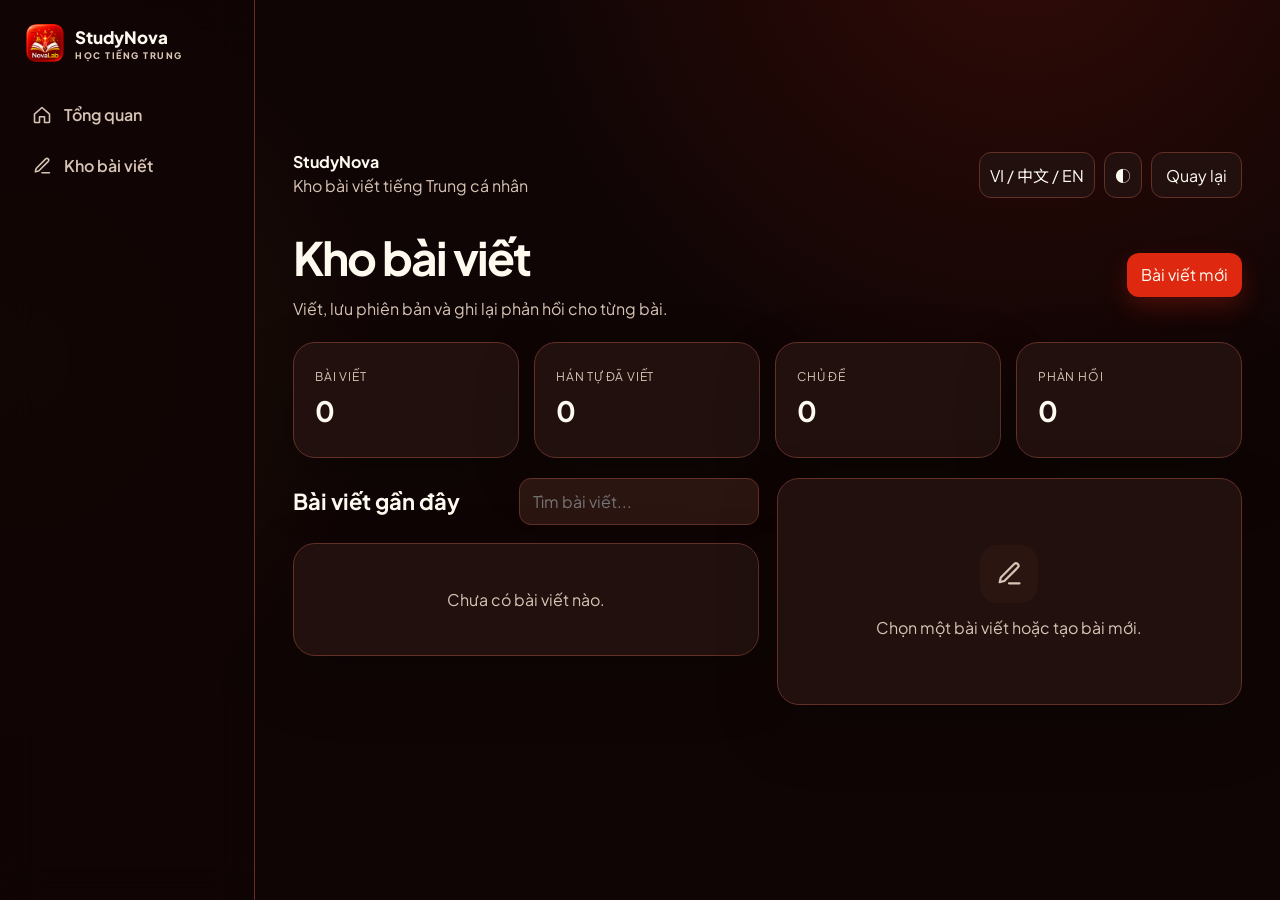
==== commit e75ba9c9: "feat: overhaul tablet and mobile interface" ====
--- a/chinesemaster_writing_vault.html
+++ b/chinesemaster_writing_vault.html
@@ -1,8 +1,8 @@
-<!doctype html><html lang="vi"><head><meta charset="utf-8"><meta name="viewport" content="width=device-width,initial-scale=1"><meta name="theme-color" content="#DE2910"><title>Kho bài viết — StudyNova</title><link rel="icon" type="image/png" sizes="192x192" href="novalab-chinese-4-icons/icon-192.png"><link rel="icon" type="image/png" sizes="512x512" href="novalab-chinese-4-icons/icon-512.png"><link rel="apple-touch-icon" sizes="180x180" href="novalab-chinese-4-icons/apple-touch-icon.png"><link rel="manifest" href="manifest.webmanifest"><link rel="stylesheet" href="assets/styles.css"><script src="assets/i18n.js"></script></head><body><div class="shell"><aside class="sidebar"><div class="brand"><img src="novalab-chinese-4-icons/icon-192.png" alt="NovaLab Chinese"><span>StudyNova<small data-brand-tagline>HỌC TIẾNG TRUNG</small></span></div><nav class="nav"><a href="index.html"><svg class="icon" viewBox="0 0 24 24"><path d="m3 11 9-8 9 8v9a1 1 0 0 1-1 1h-5v-7H9v7H4a1 1 0 0 1-1-1z"/></svg><span id="backText">Tổng quan</span></a><a class="active" href="#"><svg class="icon" viewBox="0 0 24 24"><path d="M12 20h9M16.5 3.5a2.1 2.1 0 0 1 3 3L8 18l-4 1 1-4z"/></svg><span id="vaultNavText">Kho bài viết</span></a></nav></aside><main class="main"><header class="topbar"><div><b>StudyNova</b><p class="lead" id="subtitle">Kho bài viết tiếng Trung cá nhân</p></div><div class="top-actions"><div class="language-picker"><button class="icon-btn language-trigger" id="langBtn" aria-label="Ngôn ngữ" aria-expanded="false">VI / 中文 / EN</button><div class="language-menu" id="languageMenu" role="menu"><button data-language="vi" role="menuitemradio">Tiếng Việt</button><button data-language="zh" role="menuitemradio">中文</button><button data-language="en" role="menuitemradio">English</button></div></div><a class="btn" href="index.html" id="backBtn">Quay lại</a></div></header><div class="section-head"><div><h1 id="title">Kho bài viết</h1><p class="lead" id="desc">Viết, lưu phiên bản và ghi lại phản hồi cho từng bài.</p></div><button class="btn primary" id="newBtn">Bài viết mới</button></div><div class="stats"><div class="card stat"><span class="label" id="essayLabel">Bài viết</span><strong id="essayCount">0</strong></div><div class="card stat"><span class="label" id="charLabel">Hán tự đã viết</span><strong id="charCount">0</strong></div><div class="card stat"><span class="label" id="topicLabel">Chủ đề</span><strong id="topicCount">0</strong></div><div class="card stat"><span class="label" id="correctionLabel">Phản hồi</span><strong id="correctionCount">0</strong></div></div><div class="vault-layout"><section><div class="section-head"><h2 id="listTitle">Bài viết gần đây</h2><input class="input" id="search" style="max-width:240px" placeholder="Tìm bài viết..."></div><div class="word-list" id="essayList"></div></section><section class="card" id="editor"><div class="empty"><div class="empty-icon"><svg class="icon" viewBox="0 0 24 24"><path d="M12 20h9M16.5 3.5a2.1 2.1 0 0 1 3 3L8 18l-4 1 1-4z"/></svg></div><span id="selectHint">Chọn một bài viết hoặc tạo bài mới.</span></div></section></div></main></div><div class="toast" id="toast"></div><script>
+<!doctype html><html lang="vi"><head><meta charset="utf-8"><meta name="viewport" content="width=device-width,initial-scale=1"><meta name="theme-color" content="#DE2910"><title>Kho bài viết — StudyNova</title><link rel="icon" type="image/png" sizes="192x192" href="novalab-chinese-4-icons/icon-192.png"><link rel="icon" type="image/png" sizes="512x512" href="novalab-chinese-4-icons/icon-512.png"><link rel="apple-touch-icon" sizes="180x180" href="novalab-chinese-4-icons/apple-touch-icon.png"><link rel="manifest" href="manifest.webmanifest"><link rel="stylesheet" href="assets/styles.css?v=6"><script src="assets/i18n.js"></script></head><body><div class="shell"><aside class="sidebar"><div class="brand"><img src="novalab-chinese-4-icons/icon-192.png" alt="NovaLab Chinese"><span>StudyNova<small data-brand-tagline>HỌC TIẾNG TRUNG</small></span></div><nav class="nav"><a href="index.html"><svg class="icon" viewBox="0 0 24 24"><path d="m3 11 9-8 9 8v9a1 1 0 0 1-1 1h-5v-7H9v7H4a1 1 0 0 1-1-1z"/></svg><span id="backText">Tổng quan</span></a><a class="active" href="#"><svg class="icon" viewBox="0 0 24 24"><path d="M12 20h9M16.5 3.5a2.1 2.1 0 0 1 3 3L8 18l-4 1 1-4z"/></svg><span id="vaultNavText">Kho bài viết</span></a></nav></aside><main class="main"><header class="topbar"><div><b>StudyNova</b><p class="lead" id="subtitle">Kho bài viết tiếng Trung cá nhân</p></div><div class="top-actions"><div class="language-picker"><button class="icon-btn language-trigger" id="langBtn" aria-label="Ngôn ngữ" aria-expanded="false">VI / 中文 / EN</button><div class="language-menu" id="languageMenu" role="menu"><button data-language="vi" role="menuitemradio">Tiếng Việt</button><button data-language="zh" role="menuitemradio">中文</button><button data-language="en" role="menuitemradio">English</button></div></div><button class="icon-btn" id="themeBtn" aria-label="Đổi giao diện">◐</button><a class="btn" href="index.html" id="backBtn">Quay lại</a></div></header><div class="section-head"><div><h1 id="title">Kho bài viết</h1><p class="lead" id="desc">Viết, lưu phiên bản và ghi lại phản hồi cho từng bài.</p></div><button class="btn primary" id="newBtn">Bài viết mới</button></div><div class="stats"><div class="card stat"><span class="label" id="essayLabel">Bài viết</span><strong id="essayCount">0</strong></div><div class="card stat"><span class="label" id="charLabel">Hán tự đã viết</span><strong id="charCount">0</strong></div><div class="card stat"><span class="label" id="topicLabel">Chủ đề</span><strong id="topicCount">0</strong></div><div class="card stat"><span class="label" id="correctionLabel">Phản hồi</span><strong id="correctionCount">0</strong></div></div><div class="vault-layout"><section><div class="section-head"><h2 id="listTitle">Bài viết gần đây</h2><input class="input" id="search" style="max-width:240px" placeholder="Tìm bài viết..."></div><div class="word-list" id="essayList"></div></section><section class="card" id="editor"><div class="empty"><div class="empty-icon"><svg class="icon" viewBox="0 0 24 24"><path d="M12 20h9M16.5 3.5a2.1 2.1 0 0 1 3 3L8 18l-4 1 1-4z"/></svg></div><span id="selectHint">Chọn một bài viết hoặc tạo bài mới.</span></div></section></div></main></div><nav class="mobile-nav vault-mobile-nav" aria-label="Mobile navigation"><a href="index.html"><svg class="icon" viewBox="0 0 24 24"><path d="m3 11 9-8 9 8v9a1 1 0 0 1-1 1h-5v-7H9v7H4a1 1 0 0 1-1-1z"/></svg><span>Home</span></a><a href="index.html#learning"><svg class="icon" viewBox="0 0 24 24"><path d="M4 19.5A2.5 2.5 0 0 1 6.5 17H20V4H6.5A2.5 2.5 0 0 0 4 6.5z"/></svg><span>Học</span></a><a class="mobile-add" href="index.html#add" aria-label="Thêm"><span class="mobile-add-icon">+</span><span>Thêm</span></a><a href="index.html#hsk"><svg class="icon" viewBox="0 0 24 24"><path d="m3 6 6-3 6 3 6-3v15l-6 3-6-3-6 3zM9 3v15M15 6v15"/></svg><span>Tiến độ</span></a><a class="active" href="#"><svg class="icon" viewBox="0 0 24 24"><path d="M12 20h9M16.5 3.5a2.1 2.1 0 0 1 3 3L8 18l-4 1 1-4z"/></svg><span>Writing Vault</span></a></nav><div class="toast" id="toast"></div><script>
 const KEY='chinesewritingvault_data_v1';const defaults={essays:[],corrections:[],topics:['日常生活','学习与教育','旅行','工作','科技','文化'],importedVocab:[],darkMode:true,lastBackup:null};let S;try{S={...defaults,...JSON.parse(localStorage.getItem(KEY)||'{}')}}catch{S={...defaults}}const MAIN_KEY='chinesemaster_data_v1';let mainState;try{mainState=JSON.parse(localStorage.getItem(MAIN_KEY)||'{}')}catch{mainState={}}mainState.settings=mainState.settings||{};S.essays=Array.isArray(S.essays)?S.essays:[];S.corrections=Array.isArray(S.corrections)?S.corrections:[];let lang=StudyNovaI18n.normalize(mainState.settings.lang),active=null;document.documentElement.dataset.theme=mainState.settings.theme==='light'?'light':'dark';document.body.classList.toggle('light',mainState.settings.theme==='light');
 const t=key=>StudyNovaI18n.get(lang,key);
 function translate(){document.documentElement.lang=lang==='zh'?'zh-CN':lang;document.title=t('writing.pageTitle');document.querySelector('[data-brand-tagline]').textContent=t('brandTagline');subtitle.textContent=t('writing.subtitle');backBtn.textContent=t('writing.back');backText.textContent=t('nav.overview');vaultNavText.textContent=t('nav.writingVault');title.textContent=t('nav.writingVault');desc.textContent=t('writing.description');newBtn.textContent=t('writing.newEssay');essayLabel.textContent=t('writing.essays');charLabel.textContent=t('writing.characters');topicLabel.textContent=t('writing.topics');correctionLabel.textContent=t('writing.feedback');listTitle.textContent=t('writing.recent');search.placeholder=t('writing.search');selectHint.textContent=t('writing.selectHint');langBtn.setAttribute('aria-label',t('common.language'));document.querySelectorAll('[data-language]').forEach(e=>e.setAttribute('aria-checked',String(e.dataset.language===lang)));window.dispatchEvent(new CustomEvent('studynova:language',{detail:{lang}}));render()}
 function render(){const q=search.value.toLowerCase(),items=S.essays.filter(e=>(e.title+' '+e.content+' '+e.topic).toLowerCase().includes(q));essayList.innerHTML=items.length?items.map(e=>`<article class="card feature" data-id="${e.id}"><span class="label">${esc(e.topic||'—')}</span><h3>${esc(e.title||t('writing.untitled'))}</h3><p>${esc((e.content||'').slice(0,90))}</p><small class="muted">${new Date(e.updatedAt||e.createdAt).toLocaleDateString()}</small></article>`).join(''):`<div class="card empty">${t('writing.empty')}</div>`;essayList.querySelectorAll('[data-id]').forEach(x=>x.onclick=()=>edit(x.dataset.id));essayCount.textContent=S.essays.length;charCount.textContent=S.essays.reduce((n,e)=>n+((e.content||'').match(/[\u3400-\u9fff]/g)||[]).length,0);topicCount.textContent=new Set(S.essays.map(e=>e.topic).filter(Boolean)).size;correctionCount.textContent=S.essays.filter(e=>e.notes).length;if(active)edit(active,false)}
 function edit(id,rerender=true){active=id;const e=S.essays.find(x=>x.id===id)||{id,createdAt:new Date().toISOString(),title:'',topic:'',content:'',notes:''};editor.innerHTML=`<form id="essayForm" class="form-grid"><div class="field full"><label>${t('writing.title')}</label><input class="input" name="title" value="${esc(e.title)}"></div><div class="field full"><label>${t('writing.topic')}</label><input class="input" name="topic" list="topics" value="${esc(e.topic)}"><datalist id="topics">${S.topics.map(x=>`<option>${esc(x)}</option>`).join('')}</datalist></div><div class="field full"><label>${t('writing.content')}</label><textarea class="input" name="content" style="min-height:260px">${esc(e.content)}</textarea></div><div class="field full"><label>${t('writing.notes')}</label><textarea class="input" name="notes">${esc(e.notes)}</textarea></div><div class="actions"><button class="btn primary" type="submit">${t('writing.save')}</button><button class="btn" type="button" id="deleteBtn">${t('writing.remove')}</button></div></form>`;essayForm.onsubmit=ev=>{ev.preventDefault();const data=Object.fromEntries(new FormData(ev.target));const i=S.essays.findIndex(x=>x.id===id),value={...e,...data,updatedAt:new Date().toISOString()};if(i<0)S.essays.unshift(value);else S.essays[i]=value;if(data.topic&&!S.topics.includes(data.topic))S.topics.push(data.topic);save();toast(t('writing.saved'));render()};deleteBtn.onclick=()=>{if(confirm(t('writing.remove')+'?')){S.essays=S.essays.filter(x=>x.id!==id);active=null;save();editor.innerHTML=`<div class="empty">${t('writing.selectHint')}</div>`;render()}}}
-function toast(m){toastEl.textContent=m;toastEl.classList.add('show');setTimeout(()=>toastEl.classList.remove('show'),1800)}const toastEl=document.getElementById('toast');newBtn.onclick=()=>edit(crypto.randomUUID());search.oninput=render;langBtn.onclick=()=>{const open=languageMenu.classList.toggle('open');langBtn.setAttribute('aria-expanded',String(open))};document.querySelectorAll('[data-language]').forEach(button=>button.onclick=()=>{lang=button.dataset.language;mainState.settings.lang=lang;localStorage.setItem(MAIN_KEY,JSON.stringify(mainState));languageMenu.classList.remove('open');langBtn.setAttribute('aria-expanded','false');translate()});document.addEventListener('click',event=>{if(!event.target.closest('.language-picker'))languageMenu.classList.remove('open')});translate();
+function toast(m){toastEl.textContent=m;toastEl.classList.add('show');setTimeout(()=>toastEl.classList.remove('show'),1800)}const toastEl=document.getElementById('toast');newBtn.onclick=()=>edit(crypto.randomUUID());search.oninput=render;themeBtn.onclick=()=>{const next=document.documentElement.dataset.theme==='light'?'dark':'light';document.documentElement.dataset.theme=next;document.body.classList.toggle('light',next==='light');mainState.settings.theme=next;localStorage.setItem(MAIN_KEY,JSON.stringify(mainState))};langBtn.onclick=()=>{const open=languageMenu.classList.toggle('open');langBtn.setAttribute('aria-expanded',String(open))};document.querySelectorAll('[data-language]').forEach(button=>button.onclick=()=>{lang=button.dataset.language;mainState.settings.lang=lang;localStorage.setItem(MAIN_KEY,JSON.stringify(mainState));languageMenu.classList.remove('open');langBtn.setAttribute('aria-expanded','false');translate()});document.addEventListener('click',event=>{if(!event.target.closest('.language-picker'))languageMenu.classList.remove('open')});translate();
 </script><script src="assets/pwa.js"></script></body></html>
--- a/assets/styles.css
+++ b/assets/styles.css
@@ -1,4 +1,41 @@
 @import url('https://fonts.googleapis.com/css2?family=Noto+Sans+SC:wght@400;500;600;700;800&family=Plus+Jakarta+Sans:wght@400;500;600;700;800&display=swap');
-:root,[data-theme="dark"]{--bg:#100505;--bg-elevated:#180807;--surface:#21100e;--surface-2:#2b1511;--primary:#de2910;--primary-hover:#f13a20;--primary-pressed:#b91e0c;--accent:#ffde00;--accent-soft:#ffe866;--text:#fffaf0;--text-muted:#d7c4b5;--border:#633027;--focus:#ffde00;--surface2:var(--surface-2);--muted:var(--text-muted);--line:var(--border);--pink:#ffde00;--cyan:#ffe866;--green:#34d399;--danger:#fb7185;--shadow:0 24px 60px rgba(0,0,0,.28);--radius:22px}[data-theme="light"],body.light{--bg:#fff8f2;--bg-elevated:#ffffff;--surface:#fffdf9;--surface-2:#fbe9df;--primary:#cf2310;--primary-hover:#e9321b;--primary-pressed:#a91809;--accent:#b88600;--accent-soft:#fff0a6;--text:#2b100b;--text-muted:#75584f;--border:#e5b8aa;--focus:#b88600;--surface2:var(--surface-2);--muted:var(--text-muted);--line:var(--border);--shadow:0 24px 55px rgba(73,21,12,.1)}*{box-sizing:border-box}html{scroll-behavior:smooth}body{margin:0;font-family:"Plus Jakarta Sans",Manrope,"Noto Sans SC",sans-serif;background:radial-gradient(circle at 80% -10%,rgba(222,41,16,.16),transparent 36%),radial-gradient(circle at 0 40%,rgba(255,222,0,.06),transparent 28%),var(--bg);color:var(--text);min-height:100vh}button,input,select,textarea{font:inherit}.icon{width:20px;height:20px;fill:none;stroke:currentColor;stroke-width:1.9;stroke-linecap:round;stroke-linejoin:round}.shell{display:grid;grid-template-columns:255px 1fr;min-height:100vh}.sidebar{position:sticky;top:0;height:100vh;border-right:1px solid var(--line);padding:24px 18px;background:color-mix(in srgb,var(--bg) 88%,transparent);backdrop-filter:blur(18px)}.brand{display:flex;align-items:center;gap:11px;font-weight:800;font-size:17px;margin:0 8px 30px}.brand img{width:38px;height:38px}.brand small{display:block;color:var(--muted);font-size:9px;letter-spacing:1.5px;margin-top:2px}.nav{display:grid;gap:6px}.nav button,.nav a{border:0;background:transparent;color:var(--muted);display:flex;align-items:center;gap:12px;padding:12px 14px;border-radius:12px;text-decoration:none;cursor:pointer;font-weight:600;text-align:left}.nav button:hover,.nav button.active,.nav a:hover{color:var(--text);background:var(--surface2)}.nav button.active{box-shadow:inset 3px 0 var(--primary)}.sidebar-foot{position:absolute;bottom:22px;left:18px;right:18px}.streak{padding:15px;border:1px solid var(--line);border-radius:16px;background:linear-gradient(135deg,rgba(222,41,16,.15),rgba(255,222,0,.08))}.main{padding:26px 38px 70px;max-width:1500px;width:100%;margin:auto}.topbar{display:flex;justify-content:space-between;align-items:center;margin-bottom:28px}.top-actions{display:flex;gap:9px}.icon-btn,.btn{border:1px solid var(--line);background:var(--surface);color:var(--text);border-radius:12px;padding:10px 14px;display:inline-flex;align-items:center;justify-content:center;gap:8px;cursor:pointer;text-decoration:none;font-weight:700}.icon-btn{padding:10px}.btn.primary{border:0;background:var(--primary);color:#fffaf0;box-shadow:0 10px 25px rgba(222,41,16,.25)}.btn.ghost{background:transparent}.page{display:none;animation:rise .3s ease}.page.active{display:block}@keyframes rise{from{opacity:0;transform:translateY(6px)}}h1{font-size:clamp(29px,4vw,46px);letter-spacing:-1.8px;margin:0 0 9px}h2{font-size:22px;margin:0}h3{margin:0 0 8px}.lead{color:var(--muted);margin:0;line-height:1.7}.hero{display:grid;grid-template-columns:1.4fr .7fr;gap:20px;padding:30px;border:1px solid var(--line);border-radius:28px;background:linear-gradient(125deg,rgba(222,41,16,.14),rgba(17,21,33,.4) 50%,rgba(255,222,0,.06));overflow:hidden}.hero-word{font:800 110px "Noto Sans SC";line-height:1;color:transparent;-webkit-text-stroke:1px rgba(255,255,255,.23);text-align:center}.actions{display:flex;flex-wrap:wrap;gap:10px;margin-top:23px}.stats{display:grid;grid-template-columns:repeat(4,1fr);gap:15px;margin:20px 0}.card{background:var(--surface);border:1px solid var(--line);border-radius:var(--radius);padding:21px;box-shadow:var(--shadow)}.stat strong{font-size:28px;display:block;margin:8px 0}.label{font-size:12px;color:var(--muted);text-transform:uppercase;letter-spacing:.8px}.grid{display:grid;grid-template-columns:repeat(3,1fr);gap:16px}.feature{cursor:pointer;transition:.2s}.feature:hover{transform:translateY(-3px);border-color:color-mix(in srgb,var(--primary) 50%,var(--line))}.feature .badge{width:42px;height:42px;display:grid;place-items:center;border-radius:13px;background:rgba(222,41,16,.15);color:var(--accent-soft);margin-bottom:20px}.feature p{color:var(--muted);font-size:14px;line-height:1.55}.section-head{display:flex;justify-content:space-between;align-items:center;margin-bottom:18px}.form-grid{display:grid;grid-template-columns:repeat(2,1fr);gap:13px}.field{display:grid;gap:7px}.field.full{grid-column:1/-1}.field label{color:var(--muted);font-size:12px;font-weight:700}.input{width:100%;border:1px solid var(--line);background:var(--surface2);color:var(--text);border-radius:12px;padding:12px 13px;outline:none}.input:focus{border-color:var(--primary)}textarea.input{min-height:100px;resize:vertical}.word-list{display:grid;gap:10px;margin-top:18px}.word-row{display:grid;grid-template-columns:1.2fr 1fr 1.5fr auto;align-items:center;gap:12px;padding:14px 16px;background:var(--surface);border:1px solid var(--line);border-radius:15px}.hanzi{font:700 21px "Noto Sans SC"}.pinyin{color:var(--cyan)}.muted{color:var(--muted)}.progress{height:7px;background:var(--surface2);border-radius:9px;overflow:hidden}.progress i{height:100%;display:block;background:linear-gradient(90deg,var(--primary),var(--accent));border-radius:9px}.empty{text-align:center;padding:45px;color:var(--muted)}.empty .empty-icon{width:58px;height:58px;margin:auto auto 14px;border-radius:18px;background:var(--surface2);display:grid;place-items:center}.empty .icon{width:28px;height:28px}.toast{position:fixed;right:24px;bottom:24px;background:var(--text);color:var(--bg);padding:13px 18px;border-radius:13px;font-weight:700;box-shadow:var(--shadow);transform:translateY(90px);opacity:0;transition:.25s;z-index:20}.toast.show{transform:none;opacity:1}.modal{position:fixed;inset:0;background:rgba(0,0,0,.58);display:none;place-items:center;padding:20px;z-index:30;backdrop-filter:blur(8px)}.modal.open{display:grid}.modal-box{max-width:620px;width:100%;background:var(--surface);border:1px solid var(--line);border-radius:24px;padding:25px;max-height:90vh;overflow:auto}.quiz{text-align:center;padding:40px}.quiz .hanzi{font-size:70px}.mobile-nav{display:none}.vault-layout{display:grid;grid-template-columns:1fr 1fr;gap:18px}.essay{white-space:pre-wrap;line-height:1.8}@media(max-width:900px){.shell{display:block}.sidebar{display:none}.main{padding:20px 18px 100px}.hero{grid-template-columns:1fr}.hero-word{display:none}.stats{grid-template-columns:repeat(2,1fr)}.grid{grid-template-columns:1fr 1fr}.mobile-nav{position:fixed;display:flex;bottom:0;left:0;right:0;z-index:10;background:color-mix(in srgb,var(--bg) 92%,transparent);border-top:1px solid var(--line);backdrop-filter:blur(16px);justify-content:space-around;padding:8px}.mobile-nav button{background:transparent;border:0;color:var(--muted);padding:7px;display:grid;justify-items:center;gap:3px;font-size:9px}.mobile-nav .icon{width:21px}.mobile-nav button.active{color:var(--primary)}}@media(max-width:600px){.grid,.form-grid,.vault-layout{grid-template-columns:1fr}.field.full{grid-column:auto}.word-row{grid-template-columns:1fr auto}.word-row .meaning{grid-column:1/-1}.stats{gap:9px}.card{padding:17px}.topbar .lead{display:none}}
+:root,[data-theme="dark"]{--bg:#100505;--bg-elevated:#180807;--surface:#21100e;--surface-2:#2b1511;--primary:#de2910;--primary-hover:#f13a20;--primary-pressed:#b91e0c;--accent:#ffde00;--accent-soft:#ffe866;--text:#fffaf0;--text-muted:#d7c4b5;--border:#633027;--focus:#ffde00;--surface2:var(--surface-2);--muted:var(--text-muted);--line:var(--border);--pink:#ffde00;--cyan:#ffe866;--green:#34d399;--danger:#fb7185;--shadow:0 24px 60px rgba(0,0,0,.28);--radius:22px}[data-theme="light"],body.light{--bg:#fff8f2;--bg-elevated:#ffffff;--surface:#fffdf9;--surface-2:#fbe9df;--primary:#cf2310;--primary-hover:#e9321b;--primary-pressed:#a91809;--accent:#b88600;--accent-soft:#fff0a6;--text:#2b100b;--text-muted:#75584f;--border:#e5b8aa;--focus:#b88600;--surface2:var(--surface-2);--muted:var(--text-muted);--line:var(--border);--shadow:0 24px 55px rgba(73,21,12,.1)}*{box-sizing:border-box}html{scroll-behavior:smooth}body{margin:0;font-family:"Plus Jakarta Sans",Manrope,"Noto Sans SC",sans-serif;background:radial-gradient(circle at 80% -10%,rgba(222,41,16,.16),transparent 36%),radial-gradient(circle at 0 40%,rgba(255,222,0,.06),transparent 28%),var(--bg);color:var(--text);min-height:100vh}body.modal-open{overflow:hidden}button,input,select,textarea{font:inherit}.icon{width:20px;height:20px;fill:none;stroke:currentColor;stroke-width:1.9;stroke-linecap:round;stroke-linejoin:round}.shell{display:grid;grid-template-columns:255px 1fr;min-height:100vh}.sidebar{position:sticky;top:0;height:100vh;border-right:1px solid var(--line);padding:24px 18px;background:color-mix(in srgb,var(--bg) 88%,transparent);backdrop-filter:blur(18px)}.brand{display:flex;align-items:center;gap:11px;font-weight:800;font-size:17px;margin:0 8px 30px}.brand img{width:38px;height:38px}.brand small{display:block;color:var(--muted);font-size:9px;letter-spacing:1.5px;margin-top:2px}.nav{display:grid;gap:6px}.nav button,.nav a{border:0;background:transparent;color:var(--muted);display:flex;align-items:center;gap:12px;padding:12px 14px;border-radius:12px;text-decoration:none;cursor:pointer;font-weight:600;text-align:left}.nav button:hover,.nav button.active,.nav a:hover{color:var(--text);background:var(--surface2)}.nav button.active{box-shadow:inset 3px 0 var(--primary)}.sidebar-foot{position:absolute;bottom:22px;left:18px;right:18px}.streak{padding:15px;border:1px solid var(--line);border-radius:16px;background:linear-gradient(135deg,rgba(222,41,16,.15),rgba(255,222,0,.08))}.main{padding:26px 38px 70px;max-width:1500px;width:100%;margin:auto}.topbar{display:flex;justify-content:space-between;align-items:center;margin-bottom:28px}.top-actions{display:flex;gap:9px}.icon-btn,.btn{border:1px solid var(--line);background:var(--surface);color:var(--text);border-radius:12px;padding:10px 14px;display:inline-flex;align-items:center;justify-content:center;gap:8px;cursor:pointer;text-decoration:none;font-weight:700}.icon-btn{padding:10px}.btn.primary{border:0;background:var(--primary);color:#fffaf0;box-shadow:0 10px 25px rgba(222,41,16,.25)}.btn.ghost{background:transparent}.page{display:none;animation:rise .3s ease}.page.active{display:block}@keyframes rise{from{opacity:0;transform:translateY(6px)}}h1{font-size:clamp(29px,4vw,46px);letter-spacing:-1.8px;margin:0 0 9px}h2{font-size:22px;margin:0}h3{margin:0 0 8px}.lead{color:var(--muted);margin:0;line-height:1.7}.hero{display:grid;grid-template-columns:1.4fr .7fr;gap:20px;padding:30px;border:1px solid var(--line);border-radius:28px;background:linear-gradient(125deg,rgba(222,41,16,.14),rgba(17,21,33,.4) 50%,rgba(255,222,0,.06));overflow:hidden}.hero-word{font:800 110px "Noto Sans SC";line-height:1;color:transparent;-webkit-text-stroke:1px rgba(255,255,255,.23);text-align:center}.actions{display:flex;flex-wrap:wrap;gap:10px;margin-top:23px}.stats{display:grid;grid-template-columns:repeat(4,1fr);gap:15px;margin:20px 0}.card{background:var(--surface);border:1px solid var(--line);border-radius:var(--radius);padding:21px;box-shadow:var(--shadow)}.stat strong{font-size:28px;display:block;margin:8px 0}.label{font-size:12px;color:var(--muted);text-transform:uppercase;letter-spacing:.8px}.grid{display:grid;grid-template-columns:repeat(3,1fr);gap:16px}.feature{cursor:pointer;transition:.2s}.feature:hover{transform:translateY(-3px);border-color:color-mix(in srgb,var(--primary) 50%,var(--line))}.feature .badge{width:42px;height:42px;display:grid;place-items:center;border-radius:13px;background:rgba(222,41,16,.15);color:var(--accent-soft);margin-bottom:20px}.feature p{color:var(--muted);font-size:14px;line-height:1.55}.section-head{display:flex;justify-content:space-between;align-items:center;margin-bottom:18px}.form-grid{display:grid;grid-template-columns:repeat(2,1fr);gap:13px}.field{display:grid;gap:7px}.field.full{grid-column:1/-1}.field label{color:var(--muted);font-size:12px;font-weight:700}.input{width:100%;border:1px solid var(--line);background:var(--surface2);color:var(--text);border-radius:12px;padding:12px 13px;outline:none}.input:focus{border-color:var(--primary)}textarea.input{min-height:100px;resize:vertical}.word-list{display:grid;gap:10px;margin-top:18px}.word-row{display:grid;grid-template-columns:1.2fr 1fr 1.5fr auto;align-items:center;gap:12px;padding:14px 16px;background:var(--surface);border:1px solid var(--line);border-radius:15px}.hanzi{font:700 21px "Noto Sans SC"}.pinyin{color:var(--cyan)}.muted{color:var(--muted)}.progress{height:7px;background:var(--surface2);border-radius:9px;overflow:hidden}.progress i{height:100%;display:block;background:linear-gradient(90deg,var(--primary),var(--accent));border-radius:9px}.empty{text-align:center;padding:45px;color:var(--muted)}.empty .empty-icon{width:58px;height:58px;margin:auto auto 14px;border-radius:18px;background:var(--surface2);display:grid;place-items:center}.empty .icon{width:28px;height:28px}.toast{position:fixed;right:24px;bottom:24px;background:var(--text);color:var(--bg);padding:13px 18px;border-radius:13px;font-weight:700;box-shadow:var(--shadow);transform:translateY(90px);opacity:0;transition:.25s;z-index:20}.toast.show{transform:none;opacity:1}.modal{position:fixed;inset:0;background:rgba(0,0,0,.58);display:none;visibility:hidden;place-items:center;padding:20px;z-index:101;backdrop-filter:blur(8px)}.modal.open{display:grid;visibility:visible}.modal-box{position:relative;z-index:1;max-width:620px;width:100%;background:var(--surface);border:1px solid var(--line);border-radius:24px;padding:25px;max-height:90vh;overflow:auto}.quiz{text-align:center;padding:40px}.quiz .hanzi{font-size:70px}.mobile-nav{display:none}.vault-layout{display:grid;grid-template-columns:1fr 1fr;gap:18px}.essay{white-space:pre-wrap;line-height:1.8}@media(max-width:900px){.shell{display:block}.sidebar{display:none}.main{padding:20px 18px 100px}.hero{grid-template-columns:1fr}.hero-word{display:none}.stats{grid-template-columns:repeat(2,1fr)}.grid{grid-template-columns:1fr 1fr}.mobile-nav{position:fixed;display:flex;bottom:0;left:0;right:0;z-index:10;background:color-mix(in srgb,var(--bg) 92%,transparent);border-top:1px solid var(--line);backdrop-filter:blur(16px);justify-content:space-around;padding:8px}.mobile-nav button{background:transparent;border:0;color:var(--muted);padding:7px;display:grid;justify-items:center;gap:3px;font-size:9px}.mobile-nav .icon{width:21px}.mobile-nav button.active{color:var(--primary)}}@media(max-width:600px){.grid,.form-grid,.vault-layout{grid-template-columns:1fr}.field.full{grid-column:auto}.word-row{grid-template-columns:1fr auto}.word-row .meaning{grid-column:1/-1}.stats{gap:9px}.card{padding:17px}.topbar .lead{display:none}}
 
-.brand img{object-fit:contain;border-radius:9px}.brand-accent{color:var(--primary)}.btn,.icon-btn,.nav button,.language-menu button{min-height:44px;font:inherit}.btn:hover,.icon-btn:hover{border-color:var(--primary);background:var(--surface-2)}.btn.primary:hover{background:var(--primary-hover)}.btn.primary:active{background:var(--primary-pressed)}button:disabled{opacity:.48;cursor:not-allowed}.btn:focus-visible,.icon-btn:focus-visible,.nav button:focus-visible,.nav a:focus-visible,.input:focus-visible,.language-menu button:focus-visible{outline:3px solid var(--focus);outline-offset:2px}.language-picker{position:relative}.language-menu{display:none;position:absolute;right:0;top:calc(100% + 8px);z-index:40;min-width:170px;padding:6px;border:1px solid var(--border);border-radius:14px;background:var(--surface);box-shadow:var(--shadow)}.language-menu.open{display:grid}.language-menu button{border:0;border-radius:9px;padding:9px 12px;text-align:left;color:var(--text);background:transparent;cursor:pointer}.language-menu button[aria-checked="true"]{background:var(--surface-2);box-shadow:inset 3px 0 var(--primary)}.install-button{white-space:nowrap}.install-button[hidden]{display:none}.install-dialog{max-width:520px}.offline{min-height:100vh;display:grid;place-content:center;justify-items:center;gap:18px;padding:24px;text-align:center}.offline img{width:128px;height:128px;object-fit:contain;border-radius:24px}:lang(zh),[lang="zh-CN"]{font-family:"Noto Sans SC","Microsoft YaHei","PingFang SC",sans-serif}@media(max-width:600px){.language-trigger{width:44px;overflow:hidden;font-size:0}.language-trigger:before{content:"文";font:700 16px "Noto Sans SC",sans-serif}.install-button{font-size:12px;padding:8px}.top-actions{gap:6px}.topbar{align-items:flex-start}}+.brand img{object-fit:contain;border-radius:9px}.brand-accent{color:var(--primary)}.btn,.icon-btn,.nav button,.language-menu button{min-height:44px;font:inherit}.btn:hover,.icon-btn:hover{border-color:var(--primary);background:var(--surface-2)}.btn.primary:hover{background:var(--primary-hover)}.btn.primary:active{background:var(--primary-pressed)}button:disabled{opacity:.48;cursor:not-allowed}.btn:focus-visible,.icon-btn:focus-visible,.nav button:focus-visible,.nav a:focus-visible,.input:focus-visible,.language-menu button:focus-visible{outline:3px solid var(--focus);outline-offset:2px}.language-picker{position:relative}.language-menu{display:none;position:absolute;right:0;top:calc(100% + 8px);z-index:40;min-width:170px;padding:6px;border:1px solid var(--border);border-radius:14px;background:var(--surface);box-shadow:var(--shadow)}.language-menu.open{display:grid}.language-menu button{border:0;border-radius:9px;padding:9px 12px;text-align:left;color:var(--text);background:transparent;cursor:pointer}.language-menu button[aria-checked="true"]{background:var(--surface-2);box-shadow:inset 3px 0 var(--primary)}.install-button{white-space:nowrap}.install-button[hidden]{display:none}.install-dialog{max-width:520px}.offline{min-height:100vh;display:grid;place-content:center;justify-items:center;gap:18px;padding:24px;text-align:center}.offline img{width:128px;height:128px;object-fit:contain;border-radius:24px}:lang(zh),[lang="zh-CN"]{font-family:"Noto Sans SC","Microsoft YaHei","PingFang SC",sans-serif}@media(max-width:600px){.language-trigger{width:44px;overflow:hidden;font-size:0}.language-trigger:before{content:"文";font:700 16px "Noto Sans SC",sans-serif}.install-button{font-size:12px;padding:8px}.top-actions{gap:6px}.topbar{align-items:flex-start}}
+/* Home dashboard */
+.home-page,.home-page *,.home-top>*,.home-section,.learning-grid>*{min-width:0}.home-page{max-width:100%;overflow-wrap:anywhere}.home-top{display:grid;grid-template-columns:repeat(12,minmax(0,1fr));gap:18px;align-items:stretch}.home-hero{grid-column:span 8;display:grid;grid-template-columns:minmax(0,1fr) auto;align-items:center;gap:24px;padding:clamp(24px,3vw,42px);border:1px solid var(--border);border-radius:28px;background:linear-gradient(135deg,color-mix(in srgb,var(--primary) 10%,var(--surface)),var(--surface) 68%);box-shadow:var(--shadow);overflow:hidden}.home-hero-copy{max-width:720px}.hero-brand{display:flex;align-items:center;gap:10px;color:var(--text-muted);font-size:12px;font-weight:800;letter-spacing:.08em}.hero-brand img{width:36px;height:36px;object-fit:contain;border-radius:9px}.home-hero h1{max-width:780px;margin:18px 0 16px;font-size:clamp(2rem,4vw,3.75rem);line-height:1.05;letter-spacing:-.045em}.home-hero .lead{max-width:64ch;display:-webkit-box;-webkit-box-orient:vertical;-webkit-line-clamp:3;overflow:hidden}.daily-ring{--daily-progress:0deg;width:clamp(112px,10vw,144px);aspect-ratio:1;display:grid;place-content:center;justify-items:center;flex:none;border-radius:50%;background:radial-gradient(circle,var(--surface) 62%,transparent 64%),conic-gradient(var(--primary) var(--daily-progress),var(--surface-2) 0);box-shadow:inset 0 0 0 1px var(--border)}.daily-ring:after{content:"";position:absolute}.daily-ring span{font-size:clamp(22px,3vw,32px);font-weight:800}.daily-ring small{max-width:78px;text-align:center;color:var(--text-muted);font-weight:700}.daily-ring.complete{background:radial-gradient(circle,var(--surface) 62%,transparent 64%),conic-gradient(var(--accent) var(--daily-progress),var(--surface-2) 0)}.priority-card{grid-column:span 4;display:flex;flex-direction:column;align-items:flex-start;padding:clamp(22px,2.5vw,32px)}.eyebrow{display:block;margin-bottom:10px;color:var(--primary);font-size:11px;font-weight:800;letter-spacing:.1em;text-transform:uppercase}.priority-icon{width:48px;height:48px;display:grid;place-items:center;margin:6px 0 18px;border-radius:15px;background:color-mix(in srgb,var(--primary) 14%,var(--surface-2));color:var(--primary)}.priority-icon .icon{width:24px;height:24px}.priority-card h2{font-size:clamp(20px,2vw,27px);line-height:1.2}.priority-card>p{display:-webkit-box;margin:10px 0 20px;line-height:1.6;-webkit-box-orient:vertical;-webkit-line-clamp:2;overflow:hidden}.priority-meta{width:100%;display:flex;justify-content:space-between;gap:12px;margin-top:auto;margin-bottom:9px;color:var(--text-muted);font-size:12px}.priority-card>.progress{width:100%;margin-bottom:18px}.priority-action{width:100%;margin-top:auto}.home-stats{display:grid;grid-template-columns:repeat(4,minmax(0,1fr));gap:15px;margin:18px 0 34px}.home-stat{min-height:168px;display:flex;flex-direction:column;align-items:flex-start;padding:20px;text-align:left;color:var(--text);font:inherit;cursor:pointer;transition:transform .2s ease,border-color .2s ease,background .2s ease}.home-stat:hover{transform:translateY(-2px);border-color:color-mix(in srgb,var(--primary) 55%,var(--border))}.home-stat .stat-icon{width:36px;height:36px;display:grid;place-items:center;margin-bottom:14px;border-radius:11px;background:color-mix(in srgb,var(--primary) 12%,var(--surface-2));color:var(--primary)}.home-stat .stat-icon.inactive{color:var(--text-muted);background:var(--surface-2)}.home-stat strong{margin:6px 0 12px;font-size:clamp(28px,3vw,38px);line-height:1}.home-stat>.muted{margin-top:auto;font-size:13px;line-height:1.4}.home-section{margin-top:34px}.home-section .section-head{align-items:end}.learning-grid{display:grid;grid-template-columns:repeat(3,minmax(0,1fr));gap:16px}.feature{width:100%;min-height:154px;display:grid;grid-template-columns:auto minmax(0,1fr) auto;align-items:start;gap:15px;padding:21px;text-align:left;color:var(--text);font:inherit}.feature .badge{grid-column:1;width:42px;height:42px;margin:0;display:grid;place-items:center;border-radius:13px;background:color-mix(in srgb,var(--primary) 13%,var(--surface-2));color:var(--primary)}.feature-copy{display:flex;min-width:0;flex-direction:column;gap:8px}.feature-copy strong{font-size:17px}.feature-copy>span{display:-webkit-box;color:var(--text-muted);font-size:13px;line-height:1.55;-webkit-box-orient:vertical;-webkit-line-clamp:2;overflow:hidden}.feature-arrow{align-self:center;color:var(--text-muted);font-size:28px;transition:transform .2s ease}.feature:hover{transform:translateY(-2px)}.feature:hover .feature-arrow{transform:translateX(2px);color:var(--primary)}.recent-card{min-height:150px;padding:18px}.recent-empty{min-height:112px;display:grid;grid-template-columns:auto minmax(0,1fr) auto;align-items:center;gap:18px}.recent-empty .badge,.activity-item .badge{width:42px;height:42px;display:grid;place-items:center;border-radius:13px;background:var(--surface-2);color:var(--text-muted)}.recent-empty h3,.recent-empty p{margin:0}.recent-empty p{margin-top:5px}.activity-list{display:grid}.activity-item{display:grid;grid-template-columns:auto minmax(0,1fr) auto;align-items:center;gap:14px;padding:12px}.activity-item+.activity-item{border-top:1px solid var(--border)}.activity-item>div{display:grid;gap:4px}.activity-item>div span,.activity-item time{color:var(--text-muted);font-size:12px}.learning-intro{margin-bottom:28px;padding:clamp(24px,4vw,44px);background:linear-gradient(135deg,color-mix(in srgb,var(--primary) 9%,var(--surface)),var(--surface))}.learning-logo{width:58px;height:58px;margin-bottom:18px;object-fit:contain;border-radius:14px}.learning-intro h1{max-width:850px}.learning-intro .lead{max-width:65ch}
+@media(max-width:1100px){.home-hero{grid-column:span 7}.priority-card{grid-column:span 5}.daily-ring{display:none}.learning-grid{grid-template-columns:repeat(2,minmax(0,1fr))}}
+@media(max-width:760px){.home-top{grid-template-columns:1fr}.home-hero,.priority-card{grid-column:1}.home-hero{grid-template-columns:1fr;padding:24px}.daily-ring{display:none}.home-stats{grid-template-columns:repeat(2,minmax(0,1fr))}.learning-grid{grid-template-columns:repeat(2,minmax(0,1fr))}.recent-empty{grid-template-columns:auto minmax(0,1fr)}.recent-empty .btn{grid-column:1/-1;width:100%}}
+@media(max-width:480px){.home-hero h1{font-size:clamp(2rem,12vw,2.65rem)}.home-hero .actions{display:grid}.home-hero .btn{width:100%}.home-stats{gap:9px}.home-stat{min-height:158px;padding:15px}.learning-grid{grid-template-columns:1fr}.feature{min-height:136px}.section-head{gap:10px}.recent-section .section-head{align-items:flex-end}.recent-section .section-head .btn{padding-inline:10px}}
+@media(prefers-reduced-motion:reduce){html{scroll-behavior:auto}.page,.feature,.feature-arrow,.home-stat,.btn,.icon-btn{animation:none!important;transition:none!important}}
+@media(max-width:1180px){.home-top{grid-template-columns:1fr}.home-hero,.priority-card{grid-column:1}.priority-card{min-height:0}}
+@media(max-width:1050px){.home-stats{grid-template-columns:repeat(2,minmax(0,1fr))}}
+/* Quick import */
+.quick-sheet{position:fixed;inset:0;display:none;visibility:hidden;align-items:flex-end;justify-content:center;padding:20px 20px 90px;background:#0009;z-index:100}.quick-sheet.open{display:flex;visibility:visible}.quick-sheet-box{display:grid;width:min(460px,100%);gap:8px;padding:12px;border:1px solid var(--line);border-radius:20px;background:var(--surface);box-shadow:var(--shadow)}.quick-sheet-box button{min-height:48px;border:0;border-radius:12px;background:var(--surface-2);color:var(--text);font:700 15px inherit;cursor:pointer}.quick-dialog{max-width:1100px;width:min(1100px,100%);overflow-x:hidden}.quick-text{min-height:220px;white-space:pre;overflow:auto;max-width:100%;font-family:inherit}.quick-format,.quick-count{color:var(--muted);font-size:13px}.quick-count{text-align:right;margin-top:6px}.quick-stats{display:grid;grid-template-columns:repeat(5,1fr);gap:8px;margin:18px 0}.quick-stats div{min-width:0;padding:12px;border-radius:12px;background:var(--surface-2)}.quick-stats span,.quick-stats strong{display:block}.quick-stats span{font-size:11px;color:var(--muted)}.quick-stats strong{font-size:22px;margin-top:4px}.quick-filters{display:flex;gap:7px;overflow:auto;margin-bottom:12px}.quick-preview-list{display:grid;grid-template-columns:repeat(2,minmax(0,1fr));gap:12px;max-height:52vh;overflow:auto}.quick-card{display:grid;grid-template-columns:repeat(2,minmax(0,1fr));gap:9px;padding:14px;border:1px solid var(--line);border-radius:16px;background:var(--surface-2)}.quick-card.invalid{border-color:var(--danger)}.quick-card.duplicate{border-color:var(--accent)}.quick-card-head{grid-column:1/-1;font-weight:800}.quick-card label{min-width:0;color:var(--muted);font-size:11px}.quick-card label .input{display:block;margin-top:4px;color:var(--text)}.quick-card textarea.input{min-height:60px}.quick-warning{grid-column:1/-1;color:var(--accent);font-size:12px}.image-prompt{max-height:280px;overflow:auto;padding:14px;border-radius:12px;background:var(--surface-2);white-space:pre-wrap;font:13px/1.5 inherit}.image-result{min-height:160px;margin-top:14px}.toast button{margin-left:10px;border:0;border-radius:7px;padding:6px 9px;background:var(--primary);color:white;font-weight:800}@media(max-width:700px){.quick-dialog{height:calc(100dvh - 92px);max-height:none;border-radius:20px 20px 0 0;padding:17px}.modal:has(.quick-dialog){align-items:end;padding:0 0 72px}.quick-stats{grid-template-columns:repeat(2,minmax(0,1fr))}.quick-preview-list{grid-template-columns:1fr}.quick-card{grid-template-columns:1fr}.quick-card-head,.quick-warning{grid-column:1}.quick-tools{display:grid;grid-template-columns:1fr 1fr}.quick-text{min-height:180px}.toast{left:12px;right:12px;bottom:82px}.quick-sheet{padding-bottom:82px}}@media(max-width:340px){.quick-dialog{padding:12px}.quick-stats{gap:5px}.quick-tools{grid-template-columns:1fr}}
+
+/* Responsive system: desktop remains the baseline; tablet and mobile are consolidated below. */
+html,body{max-width:100%;overflow-x:hidden}img,svg{max-width:100%}.page,.card,.section-head,.topbar,.top-actions{min-width:0}p,h1,h2,h3,span,strong,label{overflow-wrap:anywhere}
+@media(max-width:900px){
+  .main{max-width:none;padding:calc(18px + env(safe-area-inset-top)) 18px calc(104px + env(safe-area-inset-bottom))}
+  .topbar{position:sticky;top:0;z-index:30;min-height:60px;margin:-18px -18px 20px;padding:env(safe-area-inset-top) 18px 0;background:color-mix(in srgb,var(--bg) 92%,transparent);backdrop-filter:blur(18px);border-bottom:1px solid var(--line)}
+  .topbar>div:first-child{min-width:0}.language-menu{position:fixed;top:calc(64px + env(safe-area-inset-top));right:12px;max-width:calc(100vw - 24px);z-index:120}
+  .mobile-nav{height:calc(72px + env(safe-area-inset-bottom));padding:5px 6px env(safe-area-inset-bottom);display:grid;grid-template-columns:repeat(5,minmax(0,1fr));align-items:center;z-index:90}
+  .mobile-nav button,.mobile-nav a{min-width:0;min-height:52px;border:0;background:transparent;color:var(--muted);display:flex;flex-direction:column;align-items:center;justify-content:center;gap:3px;padding:4px 2px;text-decoration:none;font:700 10px/1.1 inherit;text-align:center}
+  .mobile-nav button.active{color:var(--primary)}.mobile-nav .icon{width:22px;height:22px}.mobile-nav span{max-width:100%;overflow:hidden;text-overflow:ellipsis;white-space:nowrap}
+  .mobile-nav .mobile-add{align-self:start;overflow:visible;color:var(--text)}.mobile-add-icon{width:52px;height:52px;margin-top:-25px!important;display:grid!important;place-items:center;border:4px solid var(--bg);border-radius:50%;background:var(--primary);color:#fff;font-size:30px;line-height:1;box-shadow:0 8px 22px #0006;overflow:visible!important}.mobile-add>span:last-child{margin-top:1px}
+  .home-top{grid-template-columns:1fr}.home-hero,.priority-card{grid-column:1}.home-stats{grid-template-columns:repeat(2,minmax(0,1fr))}.learning-grid{grid-template-columns:repeat(2,minmax(0,1fr))}.grid{grid-template-columns:repeat(2,minmax(0,1fr))}.vault-layout{grid-template-columns:1fr}
+}
+@media(max-width:600px){
+  .main{padding-left:12px;padding-right:12px}.topbar{min-height:60px;margin-left:-12px;margin-right:-12px;padding-left:12px;padding-right:12px}.topbar>div:first-child{display:flex;align-items:center}.topbar>div:first-child:before{content:"";width:36px;height:36px;flex:none;margin-right:10px;border-radius:9px;background:url('../novalab-chinese-4-icons/icon-192.png') center/contain no-repeat}.topbar #dateLabel,.topbar>div:first-child>b{font-size:13px;display:-webkit-box;-webkit-box-orient:vertical;-webkit-line-clamp:2;overflow:hidden}.topbar .lead,.install-button{display:none!important}.top-actions{flex:none;gap:6px}.icon-btn{width:44px;height:44px;padding:8px}.language-trigger{width:44px}.language-menu button{min-width:160px}
+  h1{font-size:clamp(28px,9vw,36px);line-height:1.1;letter-spacing:-1.2px}.section-head{align-items:stretch}.page>.section-head{display:grid;grid-template-columns:1fr;gap:14px}.page>.section-head>.btn{width:100%}.page>.input#search{width:100%}
+  .home-hero{padding:20px;border-radius:20px}.home-hero h1{font-size:clamp(30px,9vw,36px);margin:14px 0 12px}.hero-brand img{width:34px;height:34px}.home-hero .lead{line-height:1.55}.home-hero .actions{display:grid;margin-top:18px}.home-hero .btn{width:100%}.daily-ring{display:none}.priority-card{padding:18px}.priority-icon{width:40px;height:40px;margin:2px 0 12px}.priority-card>p{margin:8px 0 14px}.priority-meta{margin-top:0}.priority-action{width:100%}
+  .home-stats{gap:9px;margin:12px 0 24px}.home-stat{height:116px;min-height:0;padding:12px}.home-stat .stat-icon{width:32px;height:32px;margin-bottom:5px}.home-stat .label{font-size:10px}.home-stat strong{font-size:25px;margin:3px 0 4px}.home-stat>.muted{font-size:11px;line-height:1.25;display:-webkit-box;-webkit-box-orient:vertical;-webkit-line-clamp:2;overflow:hidden}
+  .home-section{margin-top:24px}.learning-grid{grid-template-columns:1fr;gap:9px}.feature{min-height:104px;height:auto;align-items:center;padding:15px}.feature .badge{width:36px;height:36px}.feature-copy strong{font-size:15px}.recent-card{min-height:0}.recent-empty{grid-template-columns:1fr;text-align:center;justify-items:center}.recent-empty .btn{width:100%}.recent-section .section-head{align-items:stretch}.recent-section .section-head .btn{width:100%}
+  .grid,.form-grid,.vault-layout{grid-template-columns:1fr}.stats{grid-template-columns:repeat(2,minmax(0,1fr));gap:9px}.stats .card{min-height:105px}.word-row{position:relative;grid-template-columns:1fr;padding:14px 58px 14px 14px;gap:8px}.word-row .meaning{grid-column:1}.word-row>.icon-btn{position:absolute;right:9px;top:9px}.word-row .muted{font-size:12px}.quiz{padding:24px 12px}.quiz .hanzi{font-size:56px}
+  .modal{align-items:end;padding:0}.modal-box{width:100%;max-width:none;max-height:calc(100dvh - env(safe-area-inset-top));border-radius:20px 20px 0 0;padding:18px 16px calc(18px + env(safe-area-inset-bottom))}.modal-box>.section-head{position:sticky;top:-18px;z-index:3;margin:-18px -16px 16px;padding:14px 16px;background:var(--surface);border-bottom:1px solid var(--line)}
+  .quick-dialog{height:calc(100dvh - env(safe-area-inset-top));padding-bottom:calc(88px + env(safe-area-inset-bottom))}.modal:has(.quick-dialog){padding:0}.quick-dialog>.actions:last-child{position:fixed;z-index:4;left:0;right:0;bottom:0;margin:0;padding:10px 16px calc(10px + env(safe-area-inset-bottom));background:var(--surface);border-top:1px solid var(--line);display:grid;grid-template-columns:minmax(96px,.7fr) minmax(0,1.3fr)}.quick-dialog>.actions:last-child .btn{width:100%}.quick-text{width:100%;white-space:pre-wrap;overflow-wrap:anywhere}.quick-stats{grid-template-columns:repeat(2,minmax(0,1fr))}.quick-preview-list,.quick-card{grid-template-columns:1fr}.quick-card-head,.quick-warning{grid-column:1}.quick-sheet{padding:12px 12px calc(82px + env(safe-area-inset-bottom))}.quick-sheet-box{width:100%}
+  #editor textarea.input{width:100%;min-height:180px!important}.vault-layout>section>.section-head{display:grid;gap:10px}.vault-layout #search{max-width:none!important}.vault-layout .actions{display:grid}.vault-layout .actions .btn{width:100%}
+}
+@media(max-width:380px){.main{padding-left:9px;padding-right:9px}.topbar{margin-left:-9px;margin-right:-9px;padding-left:9px;padding-right:9px}.home-hero{padding:17px}.card{padding:14px}.home-stat{height:110px;padding:10px}.mobile-nav button,.mobile-nav a{font-size:9px}.quick-tools{grid-template-columns:1fr}.stats{gap:7px}}
+@media(max-height:500px) and (orientation:landscape) and (max-width:900px){.main{padding-bottom:80px}.mobile-nav{height:62px}.mobile-add-icon{width:44px;height:44px;margin-top:-18px!important}.topbar{position:relative;margin-top:calc(-18px - env(safe-area-inset-top))}.home-hero{padding:18px}.quick-dialog{height:100dvh}}
+@media(max-width:900px){.mobile-nav a.active{color:var(--primary)}}
